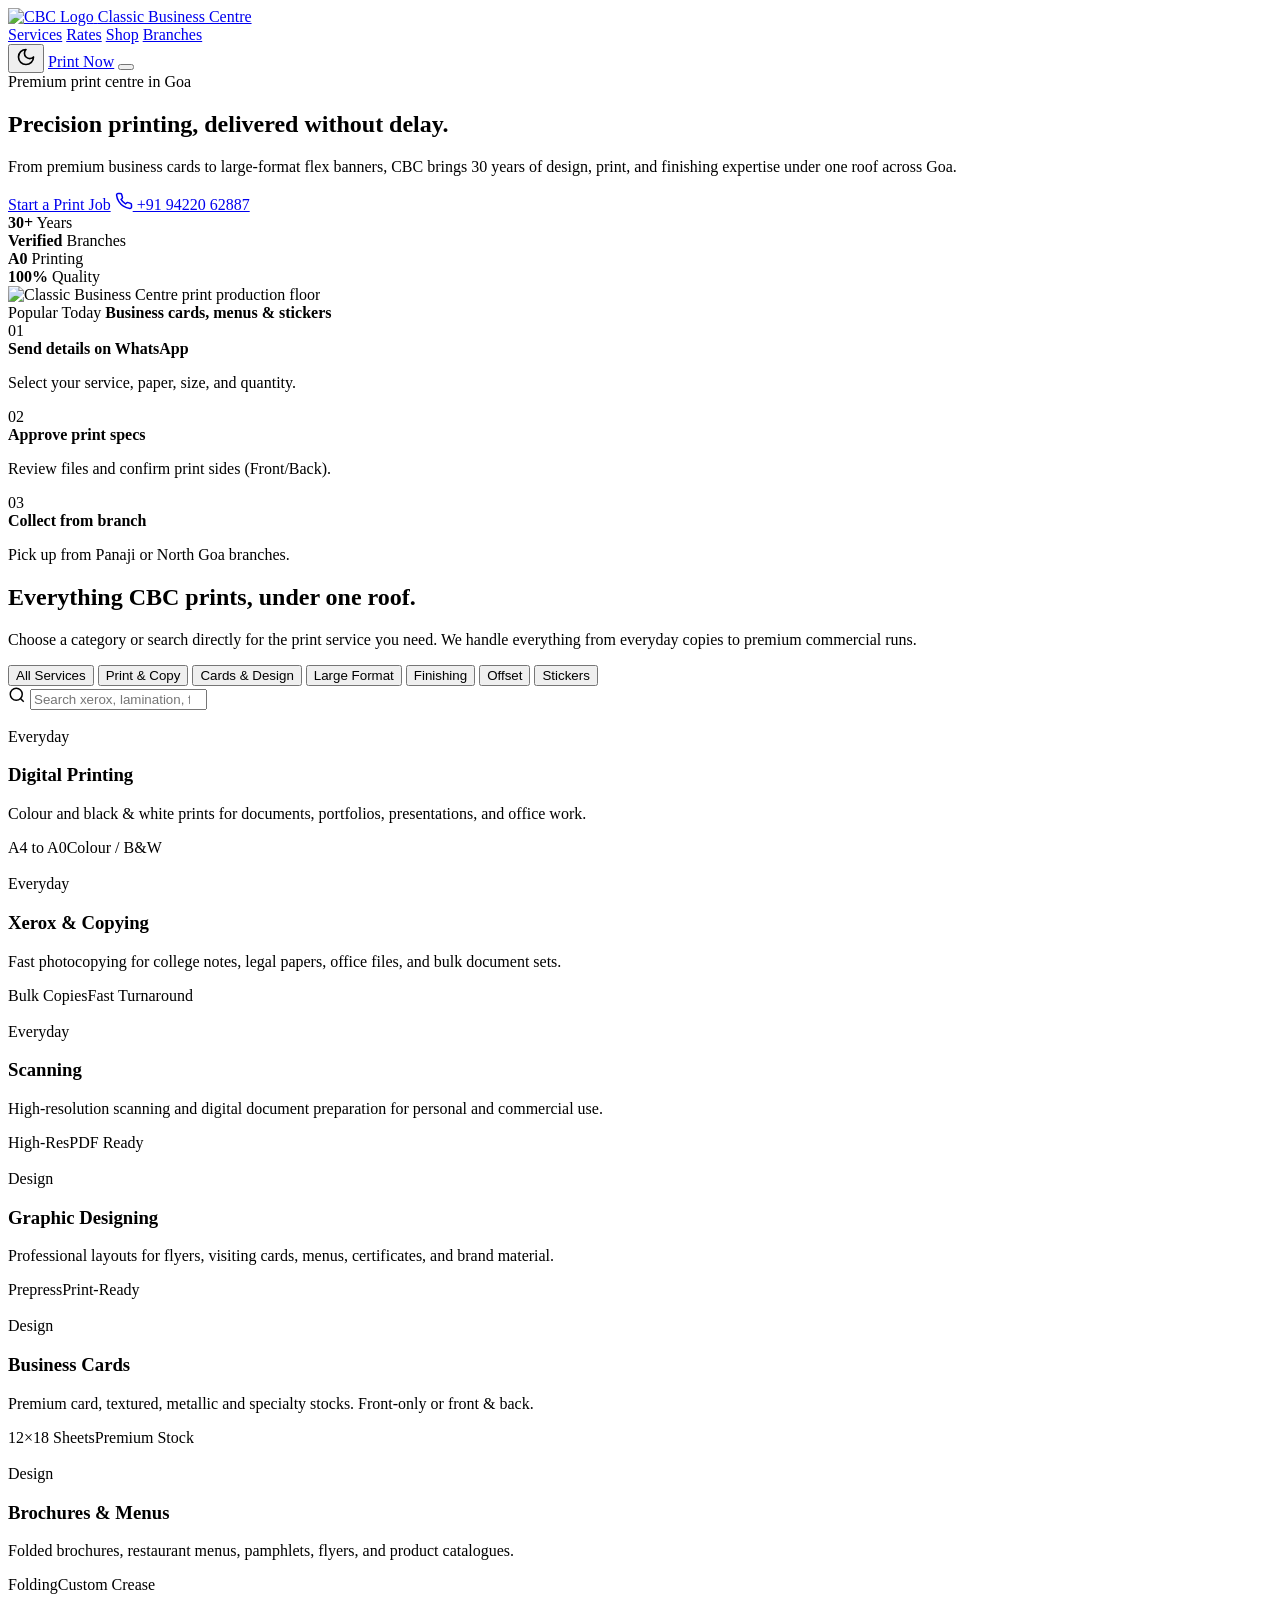
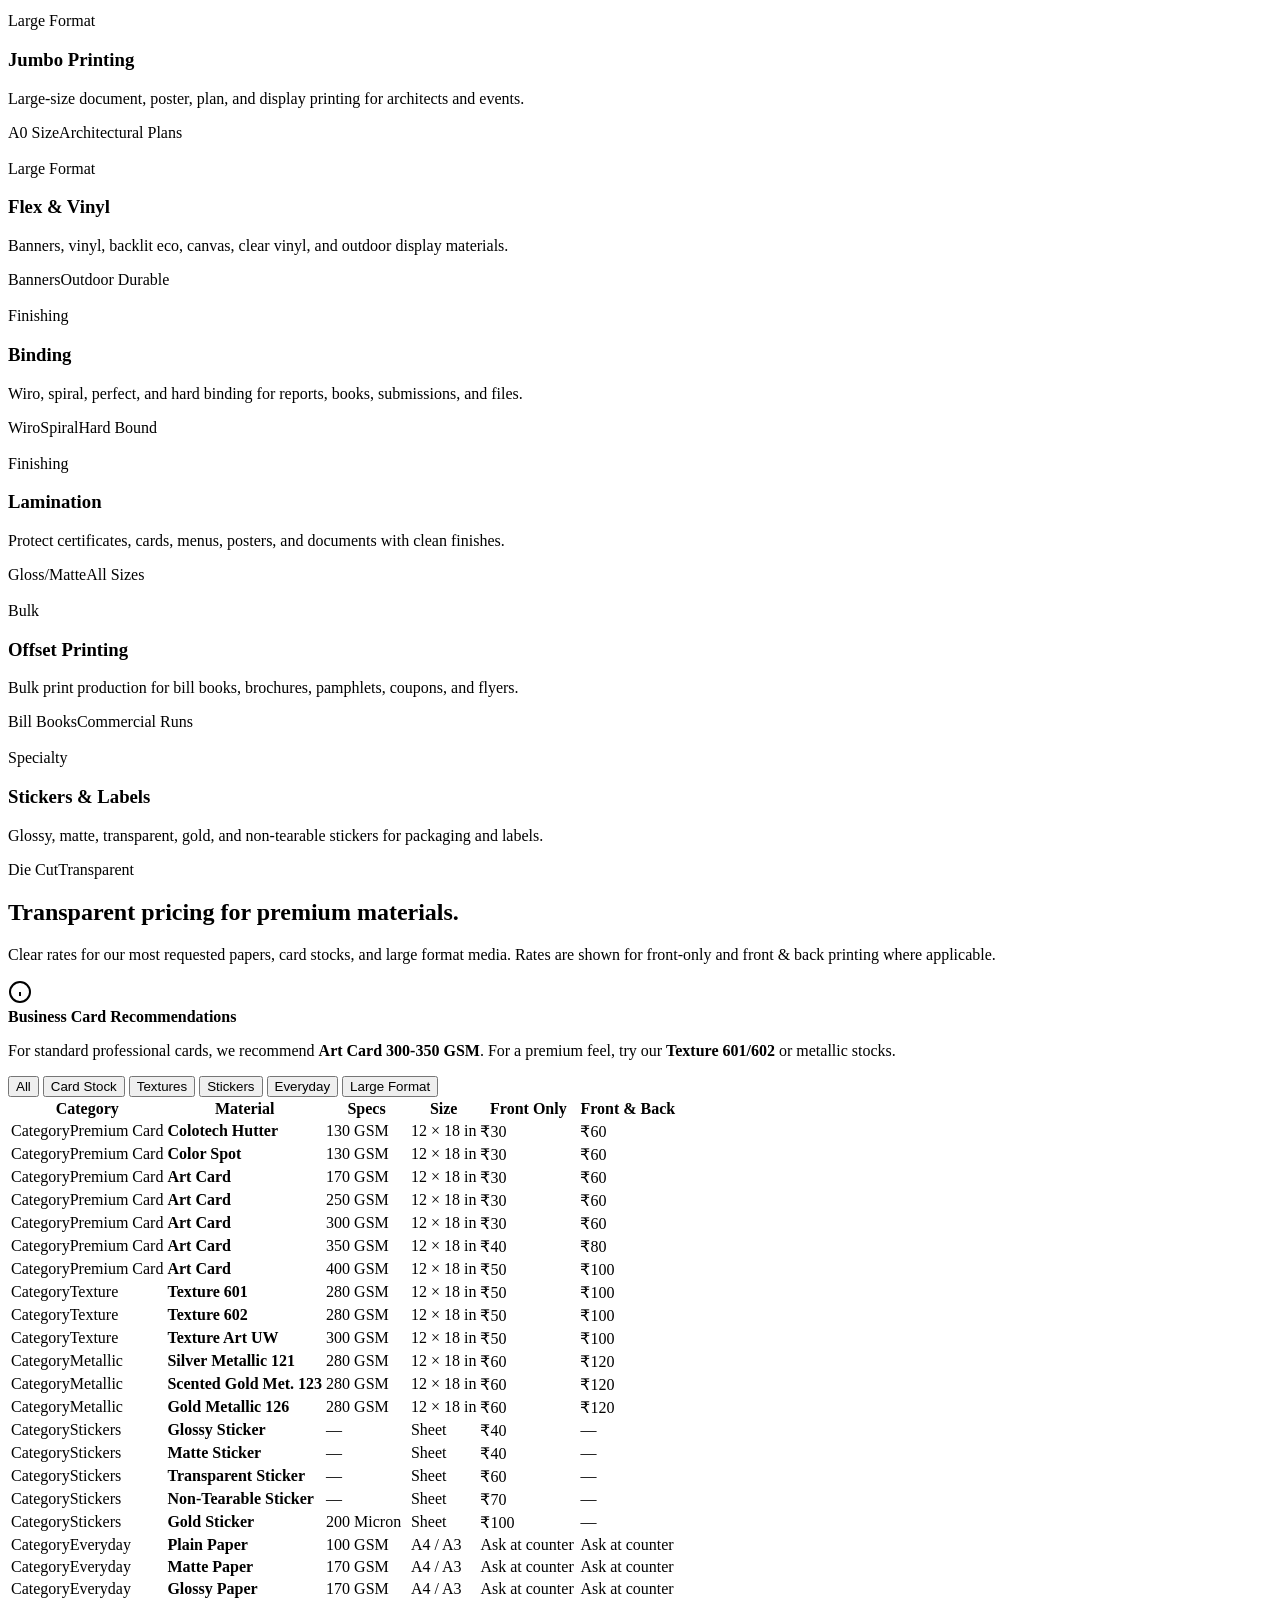
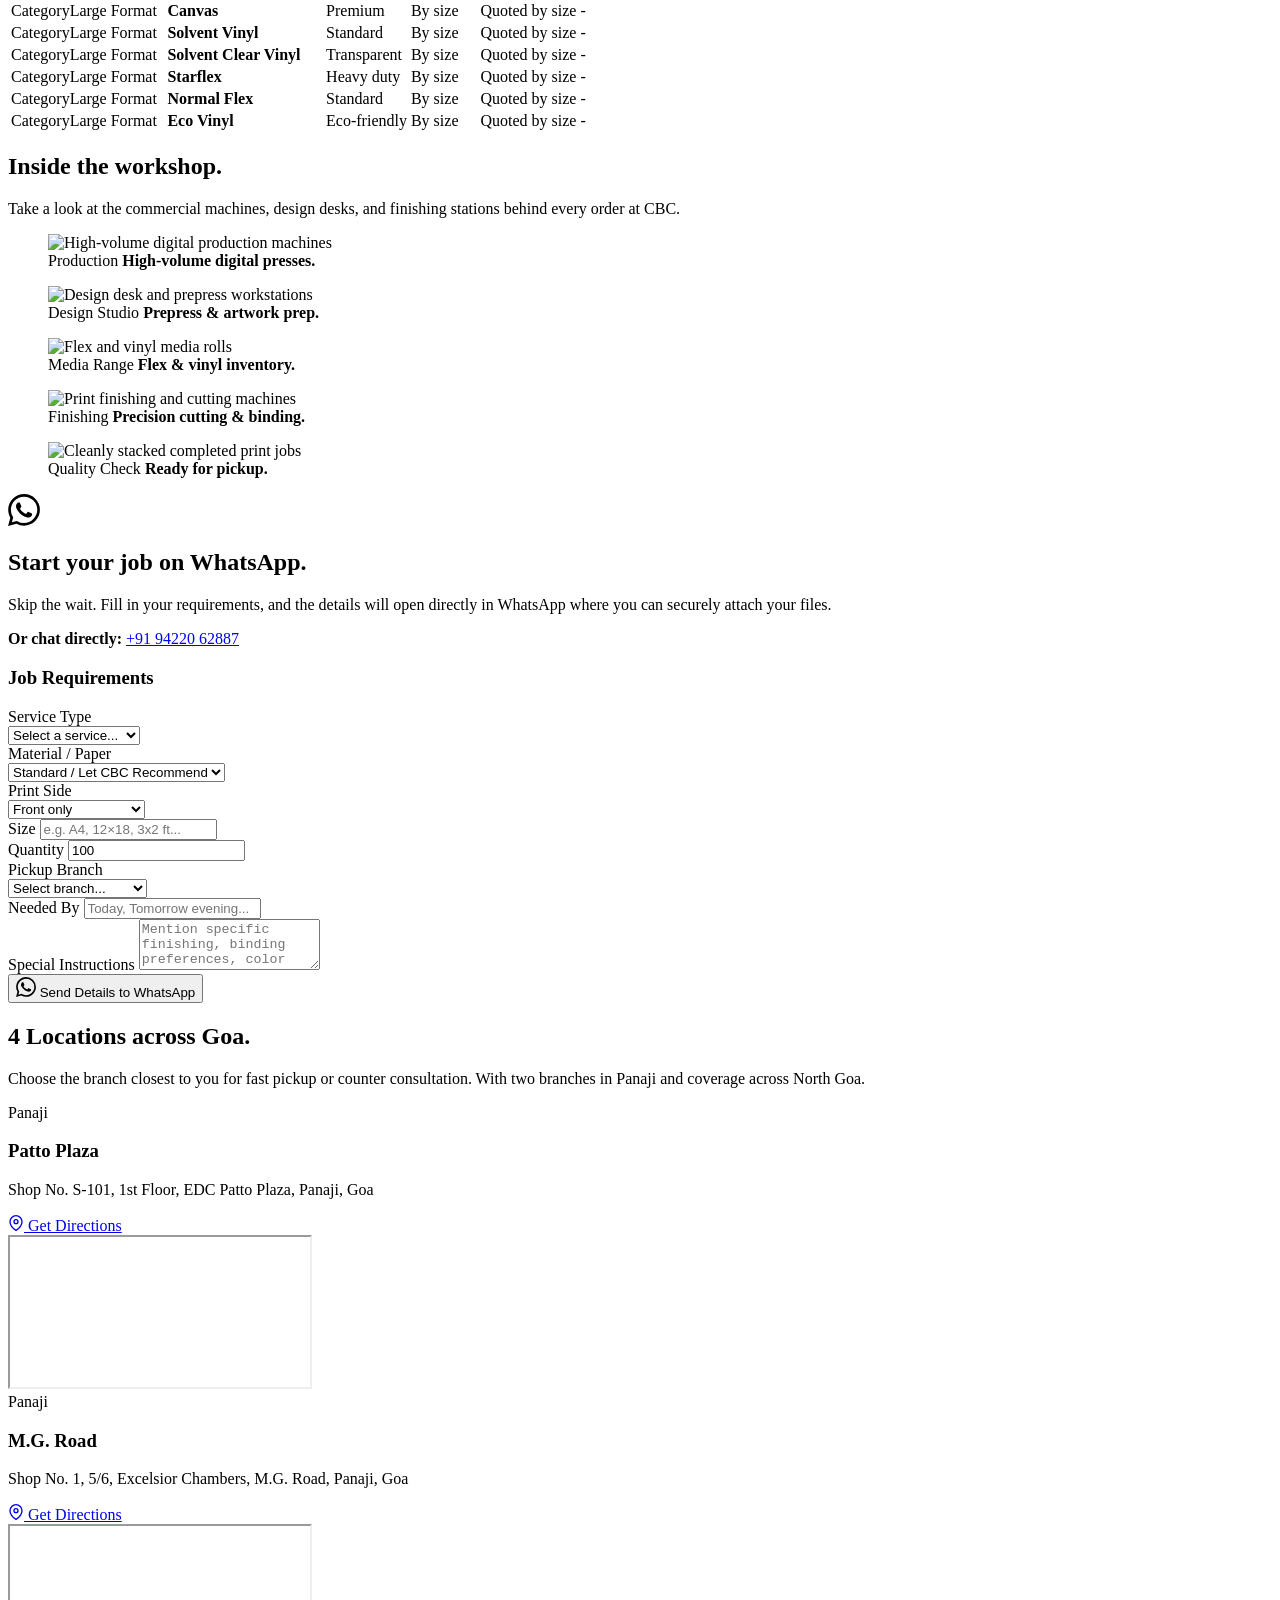
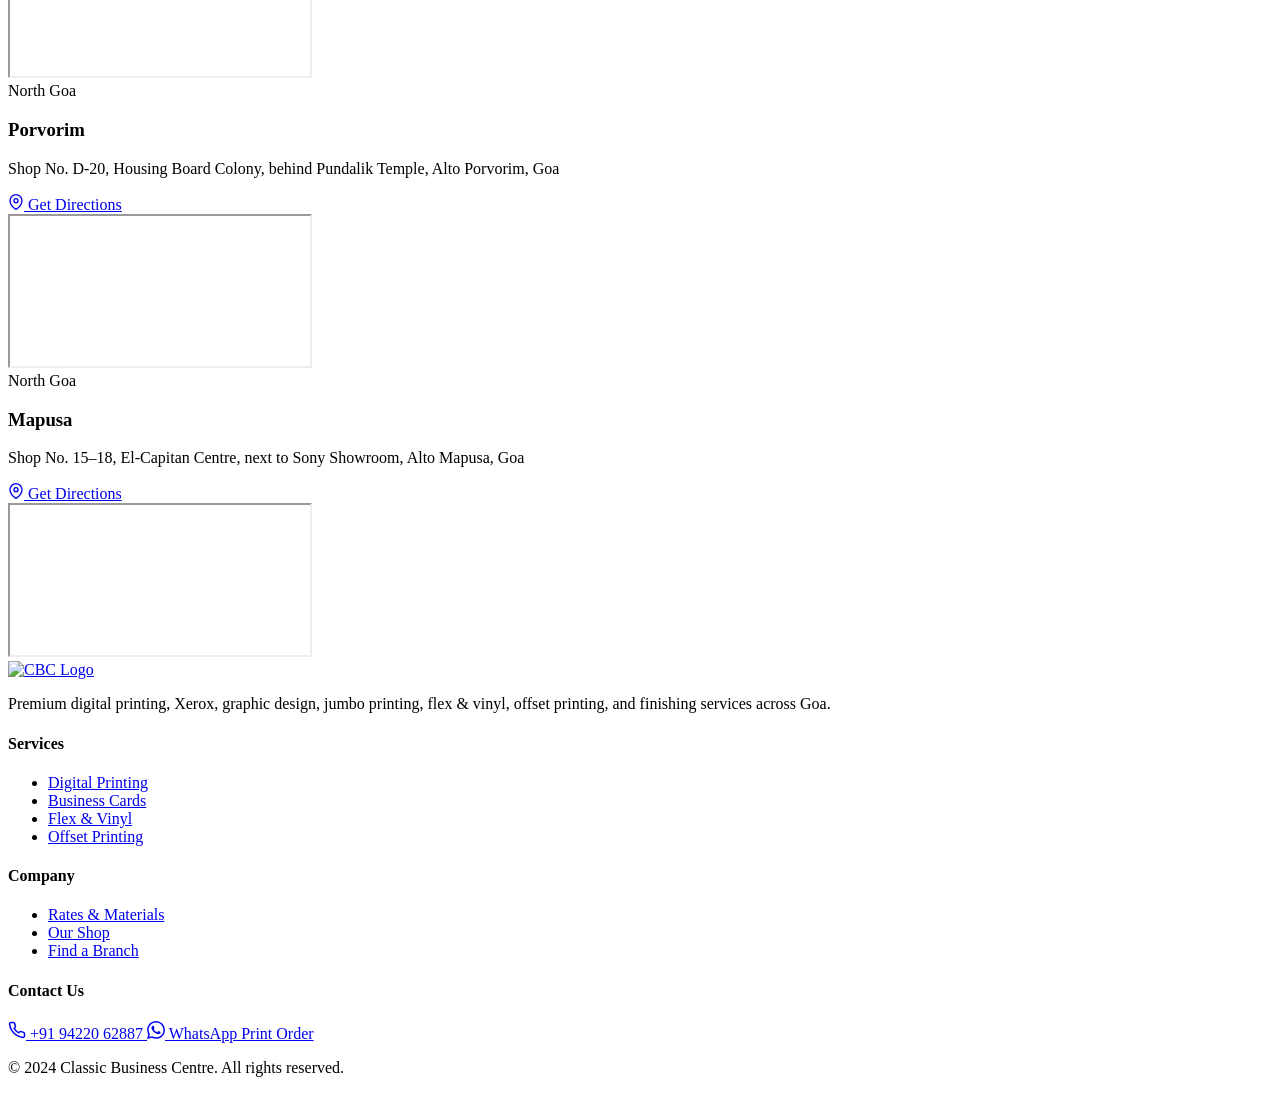
==== index.html @ d8249891 "Update print statement from 'Hello' to 'Goodbye'" ====
<!DOCTYPE html>
<html lang="en">
<head>
  <meta charset="UTF-8">
  <meta name="viewport" content="width=device-width, initial-scale=1.0">
  
  <!-- SEO & Identity -->
  <title>Classic Business Centre Goa | Premium Print & Design Studio</title>
  <meta name="description" content="Goa's premier print centre. Classic Business Centre offers high-quality digital printing, Xerox, graphic design, business cards, flex & vinyl, offset, and binding across branches in Goa.">
  <link rel="icon" href="favicon.png" type="image/png">
  <link rel="canonical" href="https://cbcgoa.com/">
  
  <!-- Typography -->
  <link rel="preconnect" href="https://fonts.googleapis.com">
  <link rel="preconnect" href="https://fonts.gstatic.com" crossorigin>
  <link href="https://fonts.googleapis.com/css2?family=Inter:wght@400;500;600;700;800;900&display=swap" rel="stylesheet">
  
  <!-- Styles -->
  <link rel="stylesheet" href="style.css">
</head>
<body>
  
  <!-- Navigation -->
  <header class="site-header" id="top">
    <div class="header-container">
      <a class="brand" href="#top" aria-label="Classic Business Centre home">
        <img src="logo.png" alt="CBC Logo" width="48" height="48">
        <span class="brand-text">Classic Business Centre</span>
      </a>
      
      <nav class="main-nav" aria-label="Main navigation">
        <a href="#services">Services</a>
        <a href="#catalogue">Rates</a>
        <a href="#workshop">Shop</a>
        <a href="#branches">Branches</a>
      </nav>
      
      <div class="header-actions">
        <button class="theme-toggle" type="button" aria-label="Toggle dark mode" title="Toggle dark mode">
          <svg width="20" height="20" viewBox="0 0 24 24" fill="none" stroke="currentColor" stroke-width="2" stroke-linecap="round" stroke-linejoin="round" class="moon-icon"><path d="M12 3a6 6 0 0 0 9 9 9 9 0 1 1-9-9Z"></path></svg>
        </button>
        <a class="btn btn-primary" href="#request">Print Now</a>
        <button class="mobile-menu-toggle" aria-label="Open menu" aria-expanded="false">
          <span class="bar"></span>
          <span class="bar"></span>
          <span class="bar"></span>
        </button>
      </div>
    </div>
  </header>

  <main>
    <!-- Hero Section -->
    <section class="hero">
      <div class="container hero-grid">
        <div class="hero-content reveal">
          <div class="badge">Premium print centre in Goa</div>
          <h1>Precision printing, delivered without delay.</h1>
          <p class="hero-subtitle">From premium business cards to large-format flex banners, CBC brings 30 years of design, print, and finishing expertise under one roof across Goa.</p>
          
          <div class="hero-cta-group">
            <a class="btn btn-primary btn-large" href="#request">Start a Print Job</a>
            <a class="btn btn-outline btn-large" href="tel:+919422062887">
              <svg width="18" height="18" viewBox="0 0 24 24" fill="none" stroke="currentColor" stroke-width="2"><path d="M22 16.92v3a2 2 0 0 1-2.18 2 19.79 19.79 0 0 1-8.63-3.07 19.5 19.5 0 0 1-6-6 19.79 19.79 0 0 1-3.07-8.67A2 2 0 0 1 4.11 2h3a2 2 0 0 1 2 1.72 12.84 12.84 0 0 0 .7 2.81 2 2 0 0 1-.45 2.11L8.09 9.91a16 16 0 0 0 6 6l1.27-1.27a2 2 0 0 1 2.11-.45 12.84 12.84 0 0 0 2.81.7A2 2 0 0 1 22 16.92z"></path></svg>
              +91 94220 62887
            </a>
          </div>

          <div class="trust-metrics">
            <div class="metric"><strong>30+</strong> <span>Years</span></div>
            <div class="metric"><strong>Verified</strong> <span>Branches</span></div>
            <div class="metric"><strong>A0</strong> <span>Printing</span></div>
            <div class="metric"><strong>100%</strong> <span>Quality</span></div>
          </div>
        </div>

        <div class="hero-visual reveal reveal-delay-1">
          <div class="image-wrapper">
            <img src="shop-hero.webp" alt="Classic Business Centre print production floor" width="600" height="600" priority>
            <div class="floating-badge">
              <span class="badge-label">Popular Today</span>
              <strong>Business cards, menus & stickers</strong>
            </div>
          </div>
        </div>
      </div>
    </section>

    <!-- How It Works Strip -->
    <section class="process-strip" aria-label="How it works">
      <div class="container process-grid">
        <div class="process-step">
          <div class="step-number">01</div>
          <div class="step-text">
            <strong>Send details on WhatsApp</strong>
            <p>Select your service, paper, size, and quantity.</p>
          </div>
        </div>
        <div class="process-step">
          <div class="step-number">02</div>
          <div class="step-text">
            <strong>Approve print specs</strong>
            <p>Review files and confirm print sides (Front/Back).</p>
          </div>
        </div>
        <div class="process-step">
          <div class="step-number">03</div>
          <div class="step-text">
            <strong>Collect from branch</strong>
            <p>Pick up from Panaji or North Goa branches.</p>
          </div>
        </div>
      </div>
    </section>

    <!-- Services Section -->
    <section class="section bg-light" id="services">
      <div class="container section-header text-center reveal">
        <h2 class="section-title">Everything CBC prints, under one roof.</h2>
        <p class="section-description">Choose a category or search directly for the print service you need. We handle everything from everyday copies to premium commercial runs.</p>
      </div>

      <div class="container service-controls reveal reveal-delay-1">
        <div class="filter-group" role="group" aria-label="Filter services">
          <button class="filter-btn active" data-filter="all">All Services</button>
          <button class="filter-btn" data-filter="everyday">Print & Copy</button>
          <button class="filter-btn" data-filter="design">Cards & Design</button>
          <button class="filter-btn" data-filter="large">Large Format</button>
          <button class="filter-btn" data-filter="finish">Finishing</button>
          <button class="filter-btn" data-filter="bulk">Offset</button>
          <button class="filter-btn" data-filter="special">Stickers</button>
        </div>
        <div class="search-wrapper">
          <svg width="18" height="18" viewBox="0 0 24 24" fill="none" stroke="currentColor" stroke-width="2" class="search-icon"><circle cx="11" cy="11" r="8"></circle><line x1="21" y1="21" x2="16.65" y2="16.65"></line></svg>
          <input type="search" id="serviceSearch" class="search-input" placeholder="Search xerox, lamination, flex..." aria-label="Search services">
        </div>
      </div>

      <div class="container service-grid" id="serviceGrid">
        <article class="service-card reveal" data-category="everyday" data-title="digital printing">
          <div class="card-img-wrap"><img src="service-digital-printing.svg" alt="" loading="lazy"></div>
          <div class="card-content">
            <span class="category-tag tag-blue">Everyday</span>
            <h3>Digital Printing</h3>
            <p>Colour and black & white prints for documents, portfolios, presentations, and office work.</p>
            <div class="feature-pills"><span>A4 to A0</span><span>Colour / B&W</span></div>
          </div>
        </article>

        <article class="service-card reveal" data-category="everyday" data-title="xerox & copying">
          <div class="card-img-wrap"><img src="service-xerox.svg" alt="" loading="lazy"></div>
          <div class="card-content">
            <span class="category-tag tag-blue">Everyday</span>
            <h3>Xerox & Copying</h3>
            <p>Fast photocopying for college notes, legal papers, office files, and bulk document sets.</p>
            <div class="feature-pills"><span>Bulk Copies</span><span>Fast Turnaround</span></div>
          </div>
        </article>

        <article class="service-card reveal" data-category="everyday" data-title="scanning">
          <div class="card-img-wrap"><img src="service-scanning.svg" alt="" loading="lazy"></div>
          <div class="card-content">
            <span class="category-tag tag-blue">Everyday</span>
            <h3>Scanning</h3>
            <p>High-resolution scanning and digital document preparation for personal and commercial use.</p>
            <div class="feature-pills"><span>High-Res</span><span>PDF Ready</span></div>
          </div>
        </article>

        <article class="service-card reveal" data-category="design" data-title="graphic designing">
          <div class="card-img-wrap"><img src="service-graphic-designing.svg" alt="" loading="lazy"></div>
          <div class="card-content">
            <span class="category-tag tag-purple">Design</span>
            <h3>Graphic Designing</h3>
            <p>Professional layouts for flyers, visiting cards, menus, certificates, and brand material.</p>
            <div class="feature-pills"><span>Prepress</span><span>Print-Ready</span></div>
          </div>
        </article>

        <article class="service-card reveal" data-category="design" data-title="business cards">
          <div class="card-img-wrap"><img src="service-business-cards.svg" alt="" loading="lazy"></div>
          <div class="card-content">
            <span class="category-tag tag-purple">Design</span>
            <h3>Business Cards</h3>
            <p>Premium card, textured, metallic and specialty stocks. Front-only or front & back.</p>
            <div class="feature-pills"><span>12×18 Sheets</span><span>Premium Stock</span></div>
          </div>
        </article>

        <article class="service-card reveal" data-category="design" data-title="brochures & menus">
          <div class="card-img-wrap"><img src="service-brochures-menus.svg" alt="" loading="lazy"></div>
          <div class="card-content">
            <span class="category-tag tag-purple">Design</span>
            <h3>Brochures & Menus</h3>
            <p>Folded brochures, restaurant menus, pamphlets, flyers, and product catalogues.</p>
            <div class="feature-pills"><span>Folding</span><span>Custom Crease</span></div>
          </div>
        </article>

        <article class="service-card reveal" data-category="large" data-title="jumbo printing">
          <div class="card-img-wrap"><img src="service-jumbo-printing.svg" alt="" loading="lazy"></div>
          <div class="card-content">
            <span class="category-tag tag-orange">Large Format</span>
            <h3>Jumbo Printing</h3>
            <p>Large-size document, poster, plan, and display printing for architects and events.</p>
            <div class="feature-pills"><span>A0 Size</span><span>Architectural Plans</span></div>
          </div>
        </article>

        <article class="service-card reveal" data-category="large" data-title="flex & vinyl">
          <div class="card-img-wrap"><img src="service-flex-vinyl.svg" alt="" loading="lazy"></div>
          <div class="card-content">
            <span class="category-tag tag-orange">Large Format</span>
            <h3>Flex & Vinyl</h3>
            <p>Banners, vinyl, backlit eco, canvas, clear vinyl, and outdoor display materials.</p>
            <div class="feature-pills"><span>Banners</span><span>Outdoor Durable</span></div>
          </div>
        </article>

        <article class="service-card reveal" data-category="finish" data-title="binding">
          <div class="card-img-wrap"><img src="service-binding.svg" alt="" loading="lazy"></div>
          <div class="card-content">
            <span class="category-tag tag-green">Finishing</span>
            <h3>Binding</h3>
            <p>Wiro, spiral, perfect, and hard binding for reports, books, submissions, and files.</p>
            <div class="feature-pills"><span>Wiro</span><span>Spiral</span><span>Hard Bound</span></div>
          </div>
        </article>

        <article class="service-card reveal" data-category="finish" data-title="lamination">
          <div class="card-img-wrap"><img src="service-lamination.svg" alt="" loading="lazy"></div>
          <div class="card-content">
            <span class="category-tag tag-green">Finishing</span>
            <h3>Lamination</h3>
            <p>Protect certificates, cards, menus, posters, and documents with clean finishes.</p>
            <div class="feature-pills"><span>Gloss/Matte</span><span>All Sizes</span></div>
          </div>
        </article>

        <article class="service-card reveal" data-category="bulk" data-title="offset printing">
          <div class="card-img-wrap"><img src="service-offset-printing.svg" alt="" loading="lazy"></div>
          <div class="card-content">
            <span class="category-tag tag-gray">Bulk</span>
            <h3>Offset Printing</h3>
            <p>Bulk print production for bill books, brochures, pamphlets, coupons, and flyers.</p>
            <div class="feature-pills"><span>Bill Books</span><span>Commercial Runs</span></div>
          </div>
        </article>

        <article class="service-card reveal" data-category="special" data-title="stickers & labels">
          <div class="card-img-wrap"><img src="service-stickers-labels.svg" alt="" loading="lazy"></div>
          <div class="card-content">
            <span class="category-tag tag-yellow">Specialty</span>
            <h3>Stickers & Labels</h3>
            <p>Glossy, matte, transparent, gold, and non-tearable stickers for packaging and labels.</p>
            <div class="feature-pills"><span>Die Cut</span><span>Transparent</span></div>
          </div>
        </article>
      </div>
    </section>

    <!-- Pricing/Catalogue Section -->
    <section class="section" id="catalogue">
      <div class="container pricing-layout">
        <div class="pricing-content reveal">
          <h2 class="section-title">Transparent pricing for premium materials.</h2>
          <p class="section-description">Clear rates for our most requested papers, card stocks, and large format media. Rates are shown for front-only and front & back printing where applicable.</p>
          
          <div class="info-box">
            <svg width="24" height="24" viewBox="0 0 24 24" fill="none" stroke="currentColor" stroke-width="2"><circle cx="12" cy="12" r="10"></circle><line x1="12" y1="16" x2="12" y2="12"></line><line x1="12" y1="8" x2="12.01" y2="8"></line></svg>
            <div>
              <strong>Business Card Recommendations</strong>
              <p>For standard professional cards, we recommend <strong>Art Card 300-350 GSM</strong>. For a premium feel, try our <strong>Texture 601/602</strong> or metallic stocks.</p>
            </div>
          </div>
        </div>

        <div class="pricing-table-container reveal reveal-delay-1">
          <div class="table-filters" role="tablist">
            <button class="tab-btn active" role="tab" aria-selected="true" data-rate="all">All</button>
            <button class="tab-btn" role="tab" aria-selected="false" data-rate="Premium Card Stock">Card Stock</button>
            <button class="tab-btn" role="tab" aria-selected="false" data-rate="Textured & Metallic">Textures</button>
            <button class="tab-btn" role="tab" aria-selected="false" data-rate="Stickers">Stickers</button>
            <button class="tab-btn" role="tab" aria-selected="false" data-rate="Everyday Paper">Everyday</button>
            <button class="tab-btn" role="tab" aria-selected="false" data-rate="Large Format">Large Format</button>
          </div>
          
          <div class="table-scroll-wrapper">
            <table class="data-table" id="rateTable">
              <thead>
                <tr>
                  <th>Category</th>
                  <th>Material</th>
                  <th>Specs</th>
                  <th>Size</th>
                  <th class="text-right">Front Only</th>
                  <th class="text-right">Front & Back</th>
                </tr>
              </thead>
              <tbody>
                <tr data-group="Premium Card Stock"><td><span class="mobile-label">Category</span>Premium Card</td><td><strong>Colotech Hutter</strong></td><td>130 GSM</td><td>12 × 18 in</td><td class="text-right">₹30</td><td class="text-right">₹60</td></tr>
                <tr data-group="Premium Card Stock"><td><span class="mobile-label">Category</span>Premium Card</td><td><strong>Color Spot</strong></td><td>130 GSM</td><td>12 × 18 in</td><td class="text-right">₹30</td><td class="text-right">₹60</td></tr>
                <tr data-group="Premium Card Stock"><td><span class="mobile-label">Category</span>Premium Card</td><td><strong>Art Card</strong></td><td>170 GSM</td><td>12 × 18 in</td><td class="text-right">₹30</td><td class="text-right">₹60</td></tr>
                <tr data-group="Premium Card Stock"><td><span class="mobile-label">Category</span>Premium Card</td><td><strong>Art Card</strong></td><td>250 GSM</td><td>12 × 18 in</td><td class="text-right">₹30</td><td class="text-right">₹60</td></tr>
                <tr data-group="Premium Card Stock"><td><span class="mobile-label">Category</span>Premium Card</td><td><strong>Art Card</strong></td><td>300 GSM</td><td>12 × 18 in</td><td class="text-right">₹30</td><td class="text-right">₹60</td></tr>
                <tr data-group="Premium Card Stock"><td><span class="mobile-label">Category</span>Premium Card</td><td><strong>Art Card</strong></td><td>350 GSM</td><td>12 × 18 in</td><td class="text-right font-bold">₹40</td><td class="text-right font-bold">₹80</td></tr>
                <tr data-group="Premium Card Stock"><td><span class="mobile-label">Category</span>Premium Card</td><td><strong>Art Card</strong></td><td>400 GSM</td><td>12 × 18 in</td><td class="text-right font-bold">₹50</td><td class="text-right font-bold">₹100</td></tr>
                
                <tr data-group="Textured & Metallic"><td><span class="mobile-label">Category</span>Texture</td><td><strong>Texture 601</strong></td><td>280 GSM</td><td>12 × 18 in</td><td class="text-right">₹50</td><td class="text-right">₹100</td></tr>
                <tr data-group="Textured & Metallic"><td><span class="mobile-label">Category</span>Texture</td><td><strong>Texture 602</strong></td><td>280 GSM</td><td>12 × 18 in</td><td class="text-right">₹50</td><td class="text-right">₹100</td></tr>
                <tr data-group="Textured & Metallic"><td><span class="mobile-label">Category</span>Texture</td><td><strong>Texture Art UW</strong></td><td>300 GSM</td><td>12 × 18 in</td><td class="text-right">₹50</td><td class="text-right">₹100</td></tr>
                <tr data-group="Textured & Metallic"><td><span class="mobile-label">Category</span>Metallic</td><td><strong>Silver Metallic 121</strong></td><td>280 GSM</td><td>12 × 18 in</td><td class="text-right">₹60</td><td class="text-right">₹120</td></tr>
                <tr data-group="Textured & Metallic"><td><span class="mobile-label">Category</span>Metallic</td><td><strong>Scented Gold Met. 123</strong></td><td>280 GSM</td><td>12 × 18 in</td><td class="text-right">₹60</td><td class="text-right">₹120</td></tr>
                <tr data-group="Textured & Metallic"><td><span class="mobile-label">Category</span>Metallic</td><td><strong>Gold Metallic 126</strong></td><td>280 GSM</td><td>12 × 18 in</td><td class="text-right">₹60</td><td class="text-right">₹120</td></tr>

                <tr data-group="Stickers"><td><span class="mobile-label">Category</span>Stickers</td><td><strong>Glossy Sticker</strong></td><td>—</td><td>Sheet</td><td class="text-right">₹40</td><td class="text-right mute">—</td></tr>
                <tr data-group="Stickers"><td><span class="mobile-label">Category</span>Stickers</td><td><strong>Matte Sticker</strong></td><td>—</td><td>Sheet</td><td class="text-right">₹40</td><td class="text-right mute">—</td></tr>
                <tr data-group="Stickers"><td><span class="mobile-label">Category</span>Stickers</td><td><strong>Transparent Sticker</strong></td><td>—</td><td>Sheet</td><td class="text-right">₹60</td><td class="text-right mute">—</td></tr>
                <tr data-group="Stickers"><td><span class="mobile-label">Category</span>Stickers</td><td><strong>Non-Tearable Sticker</strong></td><td>—</td><td>Sheet</td><td class="text-right">₹70</td><td class="text-right mute">—</td></tr>
                <tr data-group="Stickers"><td><span class="mobile-label">Category</span>Stickers</td><td><strong>Gold Sticker</strong></td><td>200 Micron</td><td>Sheet</td><td class="text-right font-bold">₹100</td><td class="text-right mute">—</td></tr>

                <tr data-group="Everyday Paper"><td><span class="mobile-label">Category</span>Everyday</td><td><strong>Plain Paper</strong></td><td>100 GSM</td><td>A4 / A3</td><td class="text-right mute">Ask at counter</td><td class="text-right mute">Ask at counter</td></tr>
                <tr data-group="Everyday Paper"><td><span class="mobile-label">Category</span>Everyday</td><td><strong>Matte Paper</strong></td><td>170 GSM</td><td>A4 / A3</td><td class="text-right mute">Ask at counter</td><td class="text-right mute">Ask at counter</td></tr>
                <tr data-group="Everyday Paper"><td><span class="mobile-label">Category</span>Everyday</td><td><strong>Glossy Paper</strong></td><td>170 GSM</td><td>A4 / A3</td><td class="text-right mute">Ask at counter</td><td class="text-right mute">Ask at counter</td></tr>

                <tr data-group="Large Format"><td><span class="mobile-label">Category</span>Large Format</td><td><strong>Canvas</strong></td><td>Premium</td><td>By size</td><td class="text-right mute">Quoted by size</td><td class="text-right mute">-</td></tr>
                <tr data-group="Large Format"><td><span class="mobile-label">Category</span>Large Format</td><td><strong>Solvent Vinyl</strong></td><td>Standard</td><td>By size</td><td class="text-right mute">Quoted by size</td><td class="text-right mute">-</td></tr>
                <tr data-group="Large Format"><td><span class="mobile-label">Category</span>Large Format</td><td><strong>Solvent Clear Vinyl</strong></td><td>Transparent</td><td>By size</td><td class="text-right mute">Quoted by size</td><td class="text-right mute">-</td></tr>
                <tr data-group="Large Format"><td><span class="mobile-label">Category</span>Large Format</td><td><strong>Starflex</strong></td><td>Heavy duty</td><td>By size</td><td class="text-right mute">Quoted by size</td><td class="text-right mute">-</td></tr>
                <tr data-group="Large Format"><td><span class="mobile-label">Category</span>Large Format</td><td><strong>Normal Flex</strong></td><td>Standard</td><td>By size</td><td class="text-right mute">Quoted by size</td><td class="text-right mute">-</td></tr>
                <tr data-group="Large Format"><td><span class="mobile-label">Category</span>Large Format</td><td><strong>Eco Vinyl</strong></td><td>Eco-friendly</td><td>By size</td><td class="text-right mute">Quoted by size</td><td class="text-right mute">-</td></tr>
              </tbody>
            </table>
          </div>
        </div>
      </div>
    </section>

    <!-- Inside CBC (Shop/Gallery) -->
    <section class="section bg-light" id="workshop">
      <div class="container section-header text-center reveal">
        <h2 class="section-title">Inside the workshop.</h2>
        <p class="section-description">Take a look at the commercial machines, design desks, and finishing stations behind every order at CBC.</p>
      </div>

      <div class="container bento-grid">
        <figure class="bento-item item-large reveal">
          <img src="shop-print-floor.webp" alt="High-volume digital production machines" loading="lazy">
          <figcaption>
            <span class="caption-tag">Production</span>
            <strong>High-volume digital presses.</strong>
          </figcaption>
        </figure>
        <figure class="bento-item reveal reveal-delay-1">
          <img src="shop-design-desk.webp" alt="Design desk and prepress workstations" loading="lazy">
          <figcaption>
            <span class="caption-tag">Design Studio</span>
            <strong>Prepress & artwork prep.</strong>
          </figcaption>
        </figure>
        <figure class="bento-item reveal reveal-delay-2">
          <img src="shop-media-rolls.webp" alt="Flex and vinyl media rolls" loading="lazy">
          <figcaption>
            <span class="caption-tag">Media Range</span>
            <strong>Flex & vinyl inventory.</strong>
          </figcaption>
        </figure>
        <figure class="bento-item reveal reveal-delay-1">
          <img src="shop-finishing.webp" alt="Print finishing and cutting machines" loading="lazy">
          <figcaption>
            <span class="caption-tag">Finishing</span>
            <strong>Precision cutting & binding.</strong>
          </figcaption>
        </figure>
        <figure class="bento-item reveal reveal-delay-2">
          <img src="shop-paper-stack.webp" alt="Cleanly stacked completed print jobs" loading="lazy">
          <figcaption>
            <span class="caption-tag">Quality Check</span>
            <strong>Ready for pickup.</strong>
          </figcaption>
        </figure>
      </div>
    </section>

    <!-- WhatsApp Request Form -->
    <section class="section request-section" id="request">
      <div class="container request-layout">
        <div class="request-content reveal">
          <div class="icon-wrapper">
            <svg viewBox="0 0 24 24" fill="currentColor" width="32" height="32"><path d="M17.472 14.382c-.297-.149-1.758-.867-2.03-.967-.273-.099-.471-.148-.67.15-.197.297-.767.966-.94 1.164-.173.199-.347.223-.644.075-.297-.15-1.255-.463-2.39-1.475-.883-.788-1.48-1.761-1.653-2.059-.173-.297-.018-.458.13-.606.134-.133.298-.347.446-.52.149-.174.198-.298.298-.497.099-.198.05-.371-.025-.52-.075-.149-.669-1.612-.916-2.207-.242-.579-.487-.5-.669-.51a12.8 12.8 0 0 0-.57-.01c-.198 0-.52.074-.792.372s-1.04 1.016-1.04 2.479 1.065 2.876 1.213 3.074c.149.198 2.096 3.2 5.077 4.487.709.306 1.262.489 1.694.625.712.227 1.36.195 1.871.118.571-.085 1.758-.719 2.006-1.413.248-.694.248-1.289.173-1.413-.074-.124-.272-.198-.57-.347m-5.421 7.403h-.004a9.87 9.87 0 0 1-5.031-1.378l-.361-.214-3.741.982.998-3.648-.235-.374a9.86 9.86 0 0 1-1.51-5.26c.001-5.45 4.436-9.884 9.888-9.884 2.64 0 5.122 1.03 6.988 2.898a9.825 9.825 0 0 1 2.893 6.994c-.003 5.45-4.437 9.884-9.885 9.884m8.413-18.297A11.815 11.815 0 0 0 12.05 0C5.495 0 .16 5.335.157 11.892c0 2.096.547 4.142 1.588 5.945L.057 24l6.305-1.654a11.882 11.882 0 0 0 5.683 1.448h.005c6.554 0 11.89-5.335 11.893-11.893a11.821 11.821 0 0 0-3.48-8.413Z"/></svg>
          </div>
          <h2 class="section-title">Start your job on WhatsApp.</h2>
          <p class="section-description">Skip the wait. Fill in your requirements, and the details will open directly in WhatsApp where you can securely attach your files.</p>
          <div class="contact-card">
            <strong>Or chat directly:</strong>
            <a href="https://wa.me/919422062887" target="_blank" rel="noreferrer" class="wa-direct-link">+91 94220 62887</a>
          </div>
        </div>

        <div class="form-card reveal reveal-delay-1">
          <form id="printForm" class="whatsapp-form">
            <div class="form-header">
              <h3>Job Requirements</h3>
              <div class="progress-bar"><div class="progress-fill" id="formProgress"></div></div>
            </div>
            
            <div class="form-group full-width">
              <label for="f_service">Service Type</label>
              <div class="select-wrapper">
                <select id="f_service" name="service" required>
                  <option value="" disabled selected>Select a service...</option>
                  <option value="Business Cards">Business Cards</option>
                  <option value="Digital Printing">Digital Printing</option>
                  <option value="Xerox / Copying">Xerox / Copying</option>
                  <option value="Graphic Designing">Graphic Designing</option>
                  <option value="Flex & Vinyl">Flex & Vinyl</option>
                  <option value="Binding">Binding</option>
                  <option value="Lamination">Lamination</option>
                  <option value="Scanning">Scanning</option>
                  <option value="Offset Printing">Offset Printing</option>
                  <option value="Stickers & Labels">Stickers & Labels</option>
                </select>
              </div>
            </div>

            <div class="form-row">
              <div class="form-group">
                <label for="f_material">Material / Paper</label>
                <div class="select-wrapper">
                  <select id="f_material" name="material">
                    <option value="Standard / Not Sure">Standard / Let CBC Recommend</option>
                    <optgroup label="Premium Card">
                      <option value="Art Card 300 GSM">Art Card 300 GSM</option>
                      <option value="Art Card 350 GSM">Art Card 350 GSM</option>
                      <option value="Art Card 400 GSM">Art Card 400 GSM</option>
                    </optgroup>
                    <optgroup label="Textures & Metallic">
                      <option value="Texture 601">Texture 601</option>
                      <option value="Texture 602">Texture 602</option>
                      <option value="Silver Metallic 121">Silver Metallic 121</option>
                    </optgroup>
                    <optgroup label="Stickers & Flex">
                      <option value="Glossy Sticker">Glossy Sticker</option>
                      <option value="Matte Sticker">Matte Sticker</option>
                      <option value="Transparent Sticker">Transparent Sticker</option>
                      <option value="Normal Flex">Normal Flex</option>
                      <option value="Eco Vinyl">Eco Vinyl</option>
                    </optgroup>
                  </select>
                </div>
              </div>
              
              <div class="form-group">
                <label for="f_side">Print Side</label>
                <div class="select-wrapper">
                  <select id="f_side" name="side">
                    <option value="Front only">Front only</option>
                    <option value="Front & Back">Front & Back</option>
                    <option value="Not sure">Not sure / Depends</option>
                  </select>
                </div>
              </div>
            </div>

            <div class="form-row">
              <div class="form-group">
                <label for="f_size">Size</label>
                <input type="text" id="f_size" name="size" placeholder="e.g. A4, 12×18, 3x2 ft...">
              </div>
              <div class="form-group">
                <label for="f_quantity">Quantity</label>
                <input type="number" id="f_quantity" name="quantity" min="1" value="100">
              </div>
            </div>

            <div class="form-row">
              <div class="form-group">
                <label for="f_branch">Pickup Branch</label>
                <div class="select-wrapper">
                  <select id="f_branch" name="branch" required>
                    <option value="" disabled selected>Select branch...</option>
                    <option value="Panaji · Patto Plaza">Panaji · Patto Plaza</option>
                    <option value="Panaji · M.G. Road">Panaji · M.G. Road</option>
                    <option value="Porvorim">Porvorim</option>
                    <option value="Mapusa">Mapusa</option>
                  </select>
                </div>
              </div>
              <div class="form-group">
                <label for="f_deadline">Needed By</label>
                <input type="text" id="f_deadline" name="deadline" placeholder="Today, Tomorrow evening...">
              </div>
            </div>

            <div class="form-group full-width">
              <label for="f_notes">Special Instructions</label>
              <textarea id="f_notes" name="notes" rows="3" placeholder="Mention specific finishing, binding preferences, color requirements, or delivery notes..."></textarea>
            </div>

            <button type="submit" class="btn btn-whatsapp full-width">
              <svg viewBox="0 0 24 24" fill="currentColor" width="20" height="20"><path d="M17.472 14.382c-.297-.149-1.758-.867-2.03-.967-.273-.099-.471-.148-.67.15-.197.297-.767.966-.94 1.164-.173.199-.347.223-.644.075-.297-.15-1.255-.463-2.39-1.475-.883-.788-1.48-1.761-1.653-2.059-.173-.297-.018-.458.13-.606.134-.133.298-.347.446-.52.149-.174.198-.298.298-.497.099-.198.05-.371-.025-.52-.075-.149-.669-1.612-.916-2.207-.242-.579-.487-.5-.669-.51a12.8 12.8 0 0 0-.57-.01c-.198 0-.52.074-.792.372s-1.04 1.016-1.04 2.479 1.065 2.876 1.213 3.074c.149.198 2.096 3.2 5.077 4.487.709.306 1.262.489 1.694.625.712.227 1.36.195 1.871.118.571-.085 1.758-.719 2.006-1.413.248-.694.248-1.289.173-1.413-.074-.124-.272-.198-.57-.347m-5.421 7.403h-.004a9.87 9.87 0 0 1-5.031-1.378l-.361-.214-3.741.982.998-3.648-.235-.374a9.86 9.86 0 0 1-1.51-5.26c.001-5.45 4.436-9.884 9.888-9.884 2.64 0 5.122 1.03 6.988 2.898a9.825 9.825 0 0 1 2.893 6.994c-.003 5.45-4.437 9.884-9.885 9.884m8.413-18.297A11.815 11.815 0 0 0 12.05 0C5.495 0 .16 5.335.157 11.892c0 2.096.547 4.142 1.588 5.945L.057 24l6.305-1.654a11.882 11.882 0 0 0 5.683 1.448h.005c6.554 0 11.89-5.335 11.893-11.893a11.821 11.821 0 0 0-3.48-8.413Z"/></svg>
              Send Details to WhatsApp
            </button>
          </form>
        </div>
      </div>
    </section>

    <!-- Branches Section -->
    <section class="section bg-light" id="branches">
      <div class="container section-header text-center reveal">
        <h2 class="section-title">4 Locations across Goa.</h2>
        <p class="section-description">Choose the branch closest to you for fast pickup or counter consultation. With two branches in Panaji and coverage across North Goa.</p>
      </div>
      
      <div class="container branches-grid">
        <!-- Branch: Patto -->
        <article class="branch-card reveal">
          <div class="branch-info">
            <span class="city-tag">Panaji</span>
            <h3>Patto Plaza</h3>
            <p class="address">Shop No. S-101, 1st Floor, EDC Patto Plaza, Panaji, Goa</p>
            <div class="branch-links">
              <a href="https://www.google.com/maps/search/Classic+Business+Centre+EDC+Patto+Panaji" target="_blank" rel="noreferrer" class="link-with-icon">
                <svg width="16" height="16" viewBox="0 0 24 24" fill="none" stroke="currentColor" stroke-width="2"><path d="M21 10c0 7-9 13-9 13s-9-6-9-13a9 9 0 0 1 18 0z"></path><circle cx="12" cy="10" r="3"></circle></svg>
                Get Directions
              </a>
            </div>
          </div>
          <div class="map-wrapper">
            <iframe title="Map of Panaji Patto Plaza branch" loading="lazy" src="https://www.google.com/maps?q=Classic%20Business%20Centre%20EDC%20Patto%20Panaji&output=embed"></iframe>
          </div>
        </article>

        <!-- Branch: MG Road -->
        <article class="branch-card reveal">
          <div class="branch-info">
            <span class="city-tag">Panaji</span>
            <h3>M.G. Road</h3>
            <p class="address">Shop No. 1, 5/6, Excelsior Chambers, M.G. Road, Panaji, Goa</p>
            <div class="branch-links">
              <a href="https://www.google.com/maps/search/Classic+Business+Centre+M+G+Road+Panaji+Goa" target="_blank" rel="noreferrer" class="link-with-icon">
                <svg width="16" height="16" viewBox="0 0 24 24" fill="none" stroke="currentColor" stroke-width="2"><path d="M21 10c0 7-9 13-9 13s-9-6-9-13a9 9 0 0 1 18 0z"></path><circle cx="12" cy="10" r="3"></circle></svg>
                Get Directions
              </a>
            </div>
          </div>
          <div class="map-wrapper">
            <iframe title="Map of Panaji M.G. Road branch" loading="lazy" src="https://www.google.com/maps?q=Classic%20Business%20Centre%20M%20G%20Road%20Panaji%20Goa&output=embed"></iframe>
          </div>
        </article>

        <!-- Branch: Porvorim -->
        <article class="branch-card reveal">
          <div class="branch-info">
            <span class="city-tag">North Goa</span>
            <h3>Porvorim</h3>
            <p class="address">Shop No. D-20, Housing Board Colony, behind Pundalik Temple, Alto Porvorim, Goa</p>
            <div class="branch-links">
              <a href="https://www.google.com/maps/search/Classic+Offset+Printers+Housing+Board+Colony+Alto+Porvorim+Goa" target="_blank" rel="noreferrer" class="link-with-icon">
                <svg width="16" height="16" viewBox="0 0 24 24" fill="none" stroke="currentColor" stroke-width="2"><path d="M21 10c0 7-9 13-9 13s-9-6-9-13a9 9 0 0 1 18 0z"></path><circle cx="12" cy="10" r="3"></circle></svg>
                Get Directions
              </a>
            </div>
          </div>
          <div class="map-wrapper">
            <iframe title="Map of Porvorim branch" loading="lazy" src="https://www.google.com/maps?q=Classic%20Offset%20Printers%20Housing%20Board%20Colony%20Alto%20Porvorim%20Goa&output=embed"></iframe>
          </div>
        </article>

        <!-- Branch: Mapusa -->
        <article class="branch-card reveal">
          <div class="branch-info">
            <span class="city-tag">North Goa</span>
            <h3>Mapusa</h3>
            <p class="address">Shop No. 15–18, El-Capitan Centre, next to Sony Showroom, Alto Mapusa, Goa</p>
            <div class="branch-links">
              <a href="https://www.google.com/maps/search/Classic+Business+Centre+El+Capitan+Centre+Mapusa+Goa" target="_blank" rel="noreferrer" class="link-with-icon">
                <svg width="16" height="16" viewBox="0 0 24 24" fill="none" stroke="currentColor" stroke-width="2"><path d="M21 10c0 7-9 13-9 13s-9-6-9-13a9 9 0 0 1 18 0z"></path><circle cx="12" cy="10" r="3"></circle></svg>
                Get Directions
              </a>
            </div>
          </div>
          <div class="map-wrapper">
            <iframe title="Map of Mapusa branch" loading="lazy" src="https://www.google.com/maps?q=Classic%20Business%20Centre%20El%20Capitan%20Centre%20Mapusa%20Goa&output=embed"></iframe>
          </div>
        </article>
      </div>
    </section>
  </main>

  <footer class="site-footer">
    <div class="container footer-grid">
      <div class="footer-brand">
        <a href="#top" aria-label="Classic Business Centre home"><img src="logo.png" alt="CBC Logo" width="60" height="60"></a>
        <p>Premium digital printing, Xerox, graphic design, jumbo printing, flex & vinyl, offset printing, and finishing services across Goa.</p>
        <div class="footer-socials"></div>
      </div>
      
      <div class="footer-links">
        <h4>Services</h4>
        <ul>
          <li><a href="#services">Digital Printing</a></li>
          <li><a href="#services">Business Cards</a></li>
          <li><a href="#services">Flex & Vinyl</a></li>
          <li><a href="#services">Offset Printing</a></li>
        </ul>
      </div>

      <div class="footer-links">
        <h4>Company</h4>
        <ul>
          <li><a href="#catalogue">Rates & Materials</a></li>
          <li><a href="#workshop">Our Shop</a></li>
          <li><a href="#branches">Find a Branch</a></li>
        </ul>
      </div>

      <div class="footer-contact">
        <h4>Contact Us</h4>
        <a href="tel:+919422062887" class="contact-item">
          <svg width="18" height="18" viewBox="0 0 24 24" fill="none" stroke="currentColor" stroke-width="2"><path d="M22 16.92v3a2 2 0 0 1-2.18 2 19.79 19.79 0 0 1-8.63-3.07 19.5 19.5 0 0 1-6-6 19.79 19.79 0 0 1-3.07-8.67A2 2 0 0 1 4.11 2h3a2 2 0 0 1 2 1.72 12.84 12.84 0 0 0 .7 2.81 2 2 0 0 1-.45 2.11L8.09 9.91a16 16 0 0 0 6 6l1.27-1.27a2 2 0 0 1 2.11-.45 12.84 12.84 0 0 0 2.81.7A2 2 0 0 1 22 16.92z"></path></svg>
          +91 94220 62887
        </a>
        <a href="https://wa.me/919422062887" target="_blank" rel="noreferrer" class="contact-item highlight">
          <svg viewBox="0 0 24 24" fill="currentColor" width="18" height="18"><path d="M17.472 14.382c-.297-.149-1.758-.867-2.03-.967-.273-.099-.471-.148-.67.15-.197.297-.767.966-.94 1.164-.173.199-.347.223-.644.075-.297-.15-1.255-.463-2.39-1.475-.883-.788-1.48-1.761-1.653-2.059-.173-.297-.018-.458.13-.606.134-.133.298-.347.446-.52.149-.174.198-.298.298-.497.099-.198.05-.371-.025-.52-.075-.149-.669-1.612-.916-2.207-.242-.579-.487-.5-.669-.51a12.8 12.8 0 0 0-.57-.01c-.198 0-.52.074-.792.372s-1.04 1.016-1.04 2.479 1.065 2.876 1.213 3.074c.149.198 2.096 3.2 5.077 4.487.709.306 1.262.489 1.694.625.712.227 1.36.195 1.871.118.571-.085 1.758-.719 2.006-1.413.248-.694.248-1.289.173-1.413-.074-.124-.272-.198-.57-.347m-5.421 7.403h-.004a9.87 9.87 0 0 1-5.031-1.378l-.361-.214-3.741.982.998-3.648-.235-.374a9.86 9.86 0 0 1-1.51-5.26c.001-5.45 4.436-9.884 9.888-9.884 2.64 0 5.122 1.03 6.988 2.898a9.825 9.825 0 0 1 2.893 6.994c-.003 5.45-4.437 9.884-9.885 9.884m8.413-18.297A11.815 11.815 0 0 0 12.05 0C5.495 0 .16 5.335.157 11.892c0 2.096.547 4.142 1.588 5.945L.057 24l6.305-1.654a11.882 11.882 0 0 0 5.683 1.448h.005c6.554 0 11.89-5.335 11.893-11.893a11.821 11.821 0 0 0-3.48-8.413Z"/></svg>
          WhatsApp Print Order
        </a>
      </div>
    </div>
    <div class="container footer-bottom">
      <p>&copy; 2024 Classic Business Centre. All rights reserved.</p>
    </div>
  </footer>

  <script src="script.js"></script>
</body>
</html>
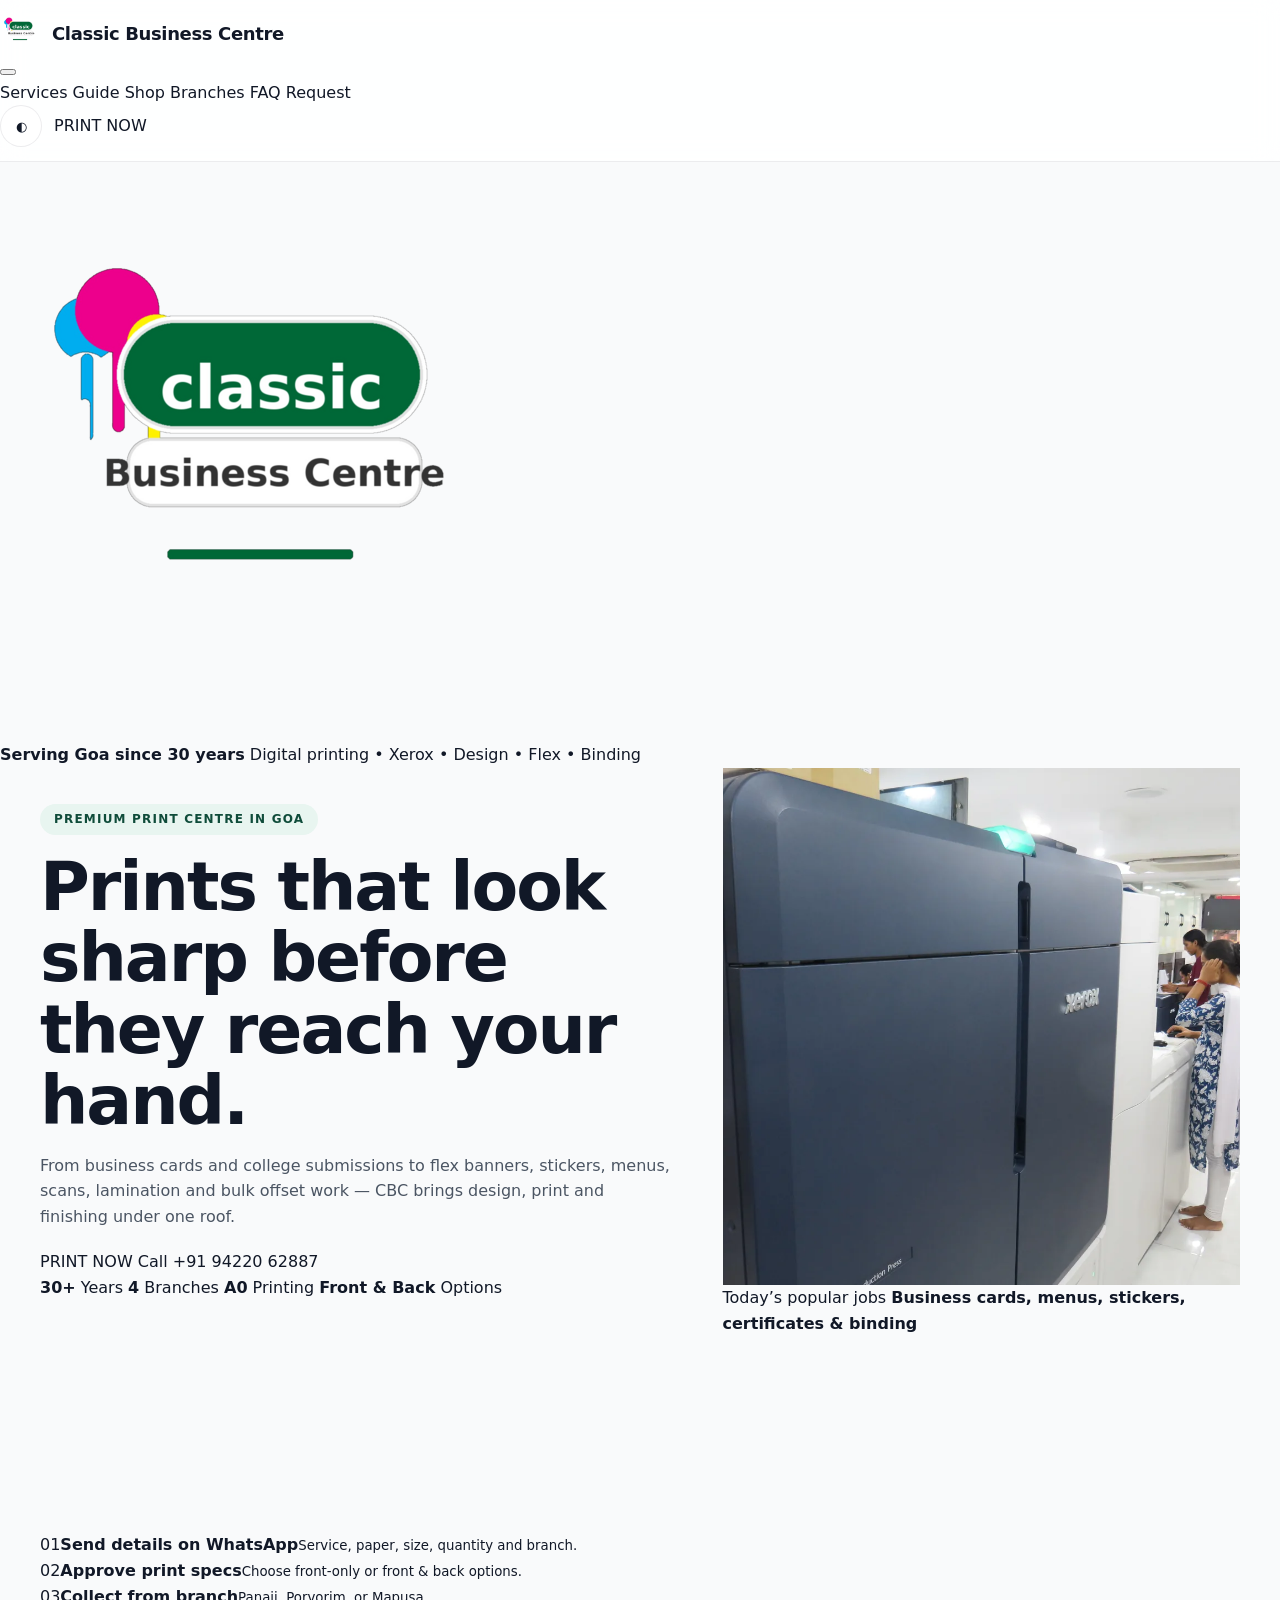
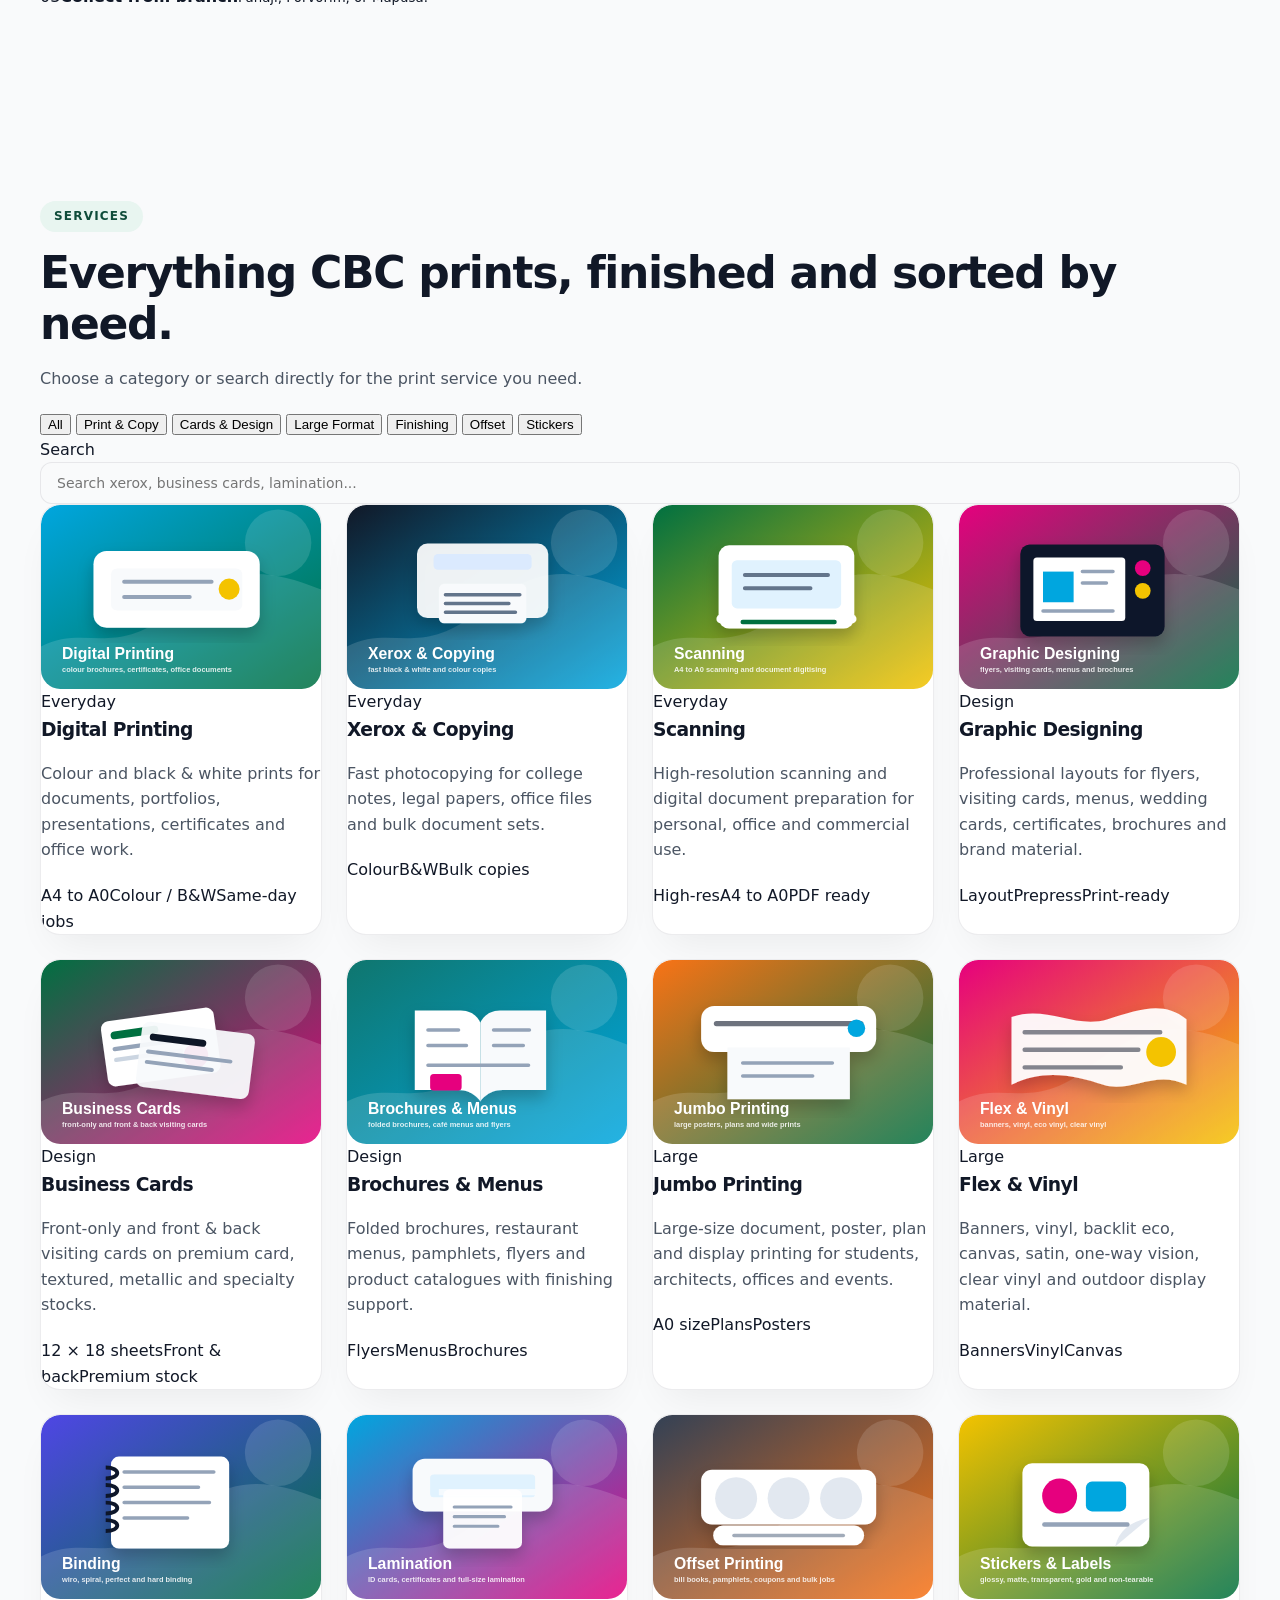
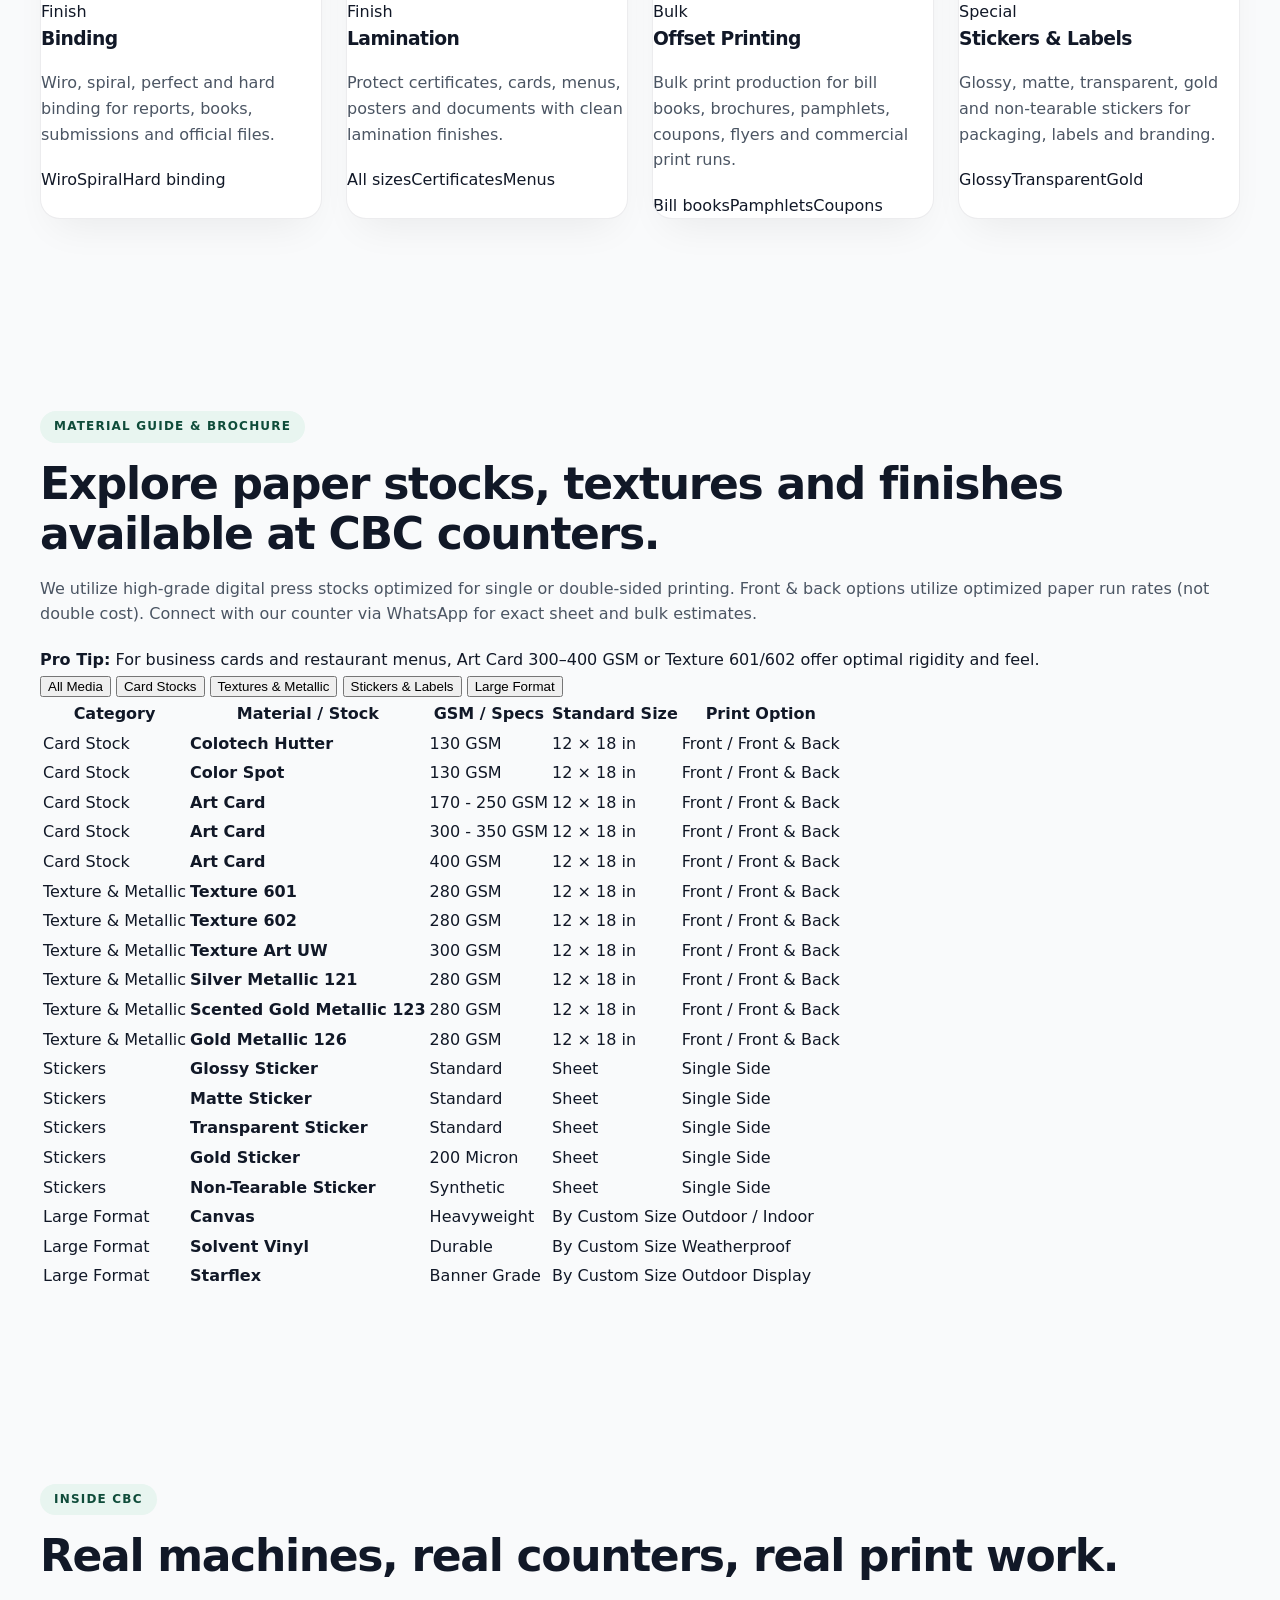
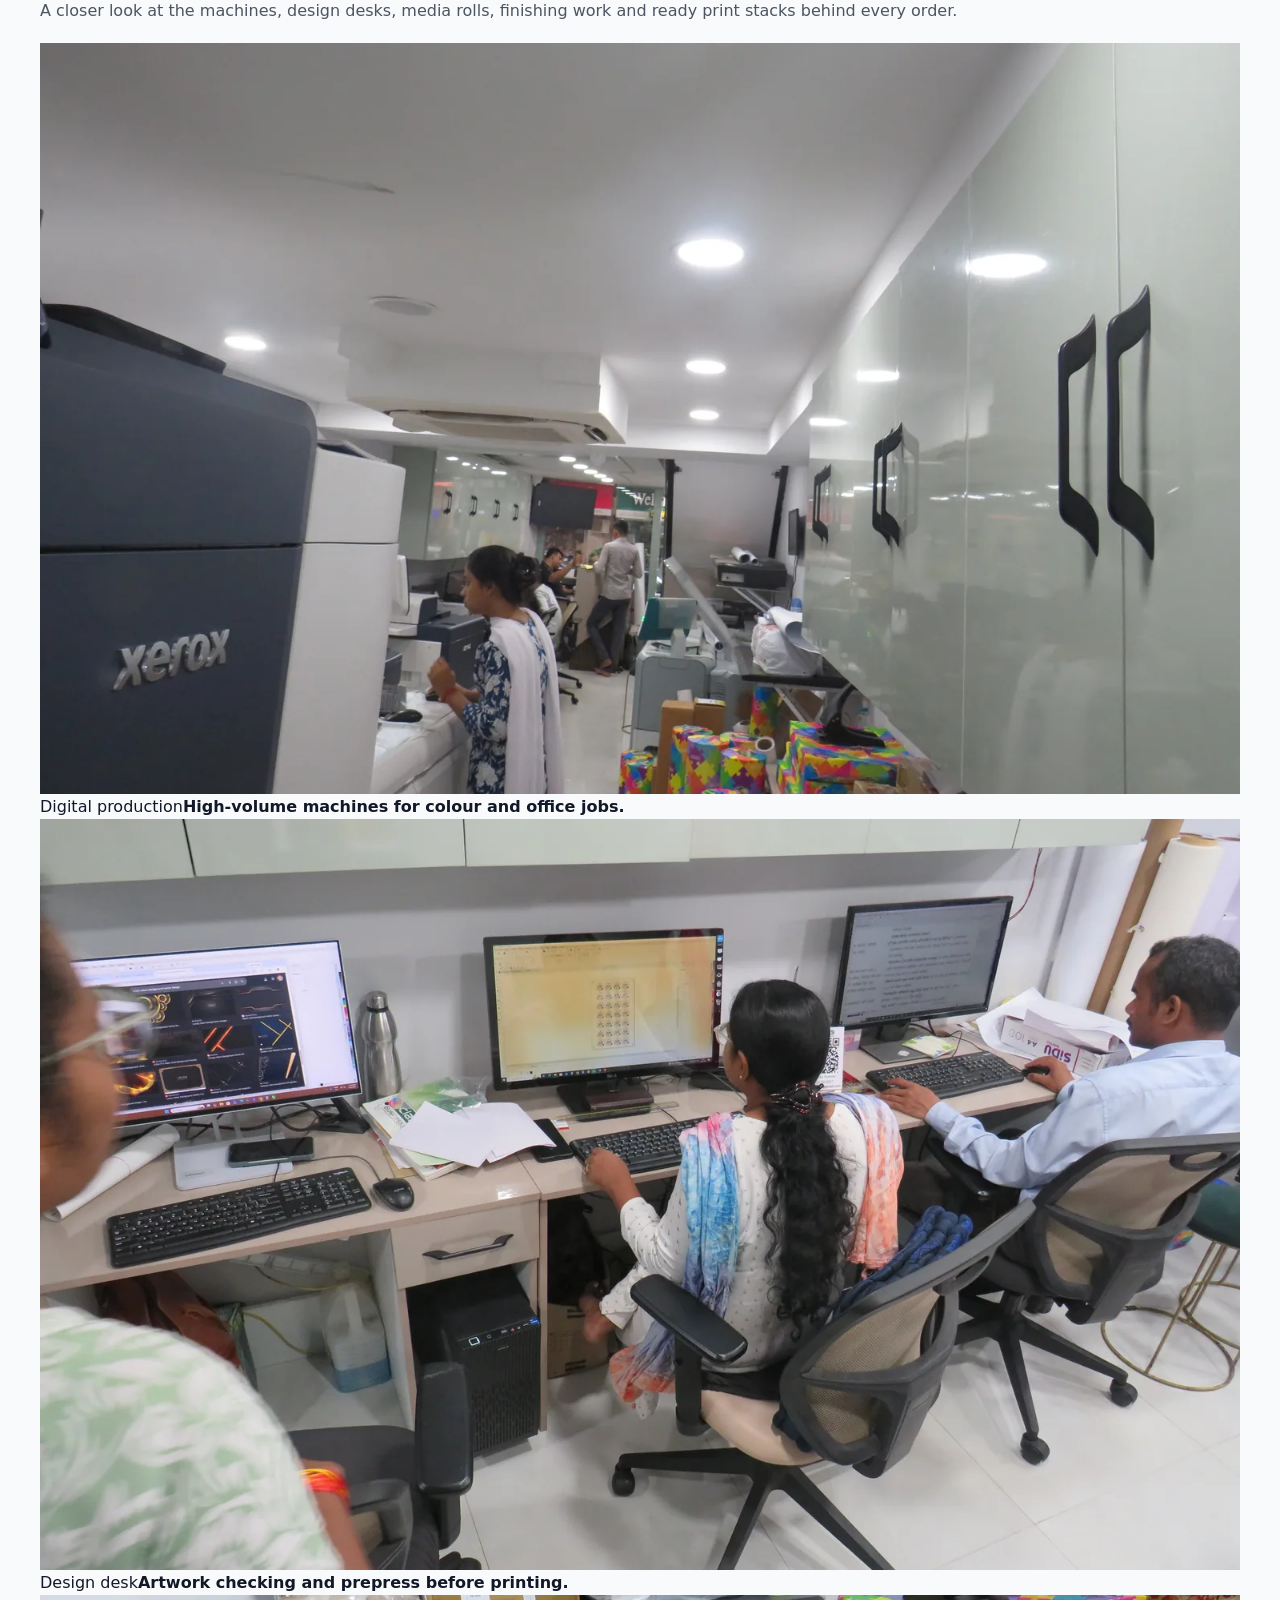
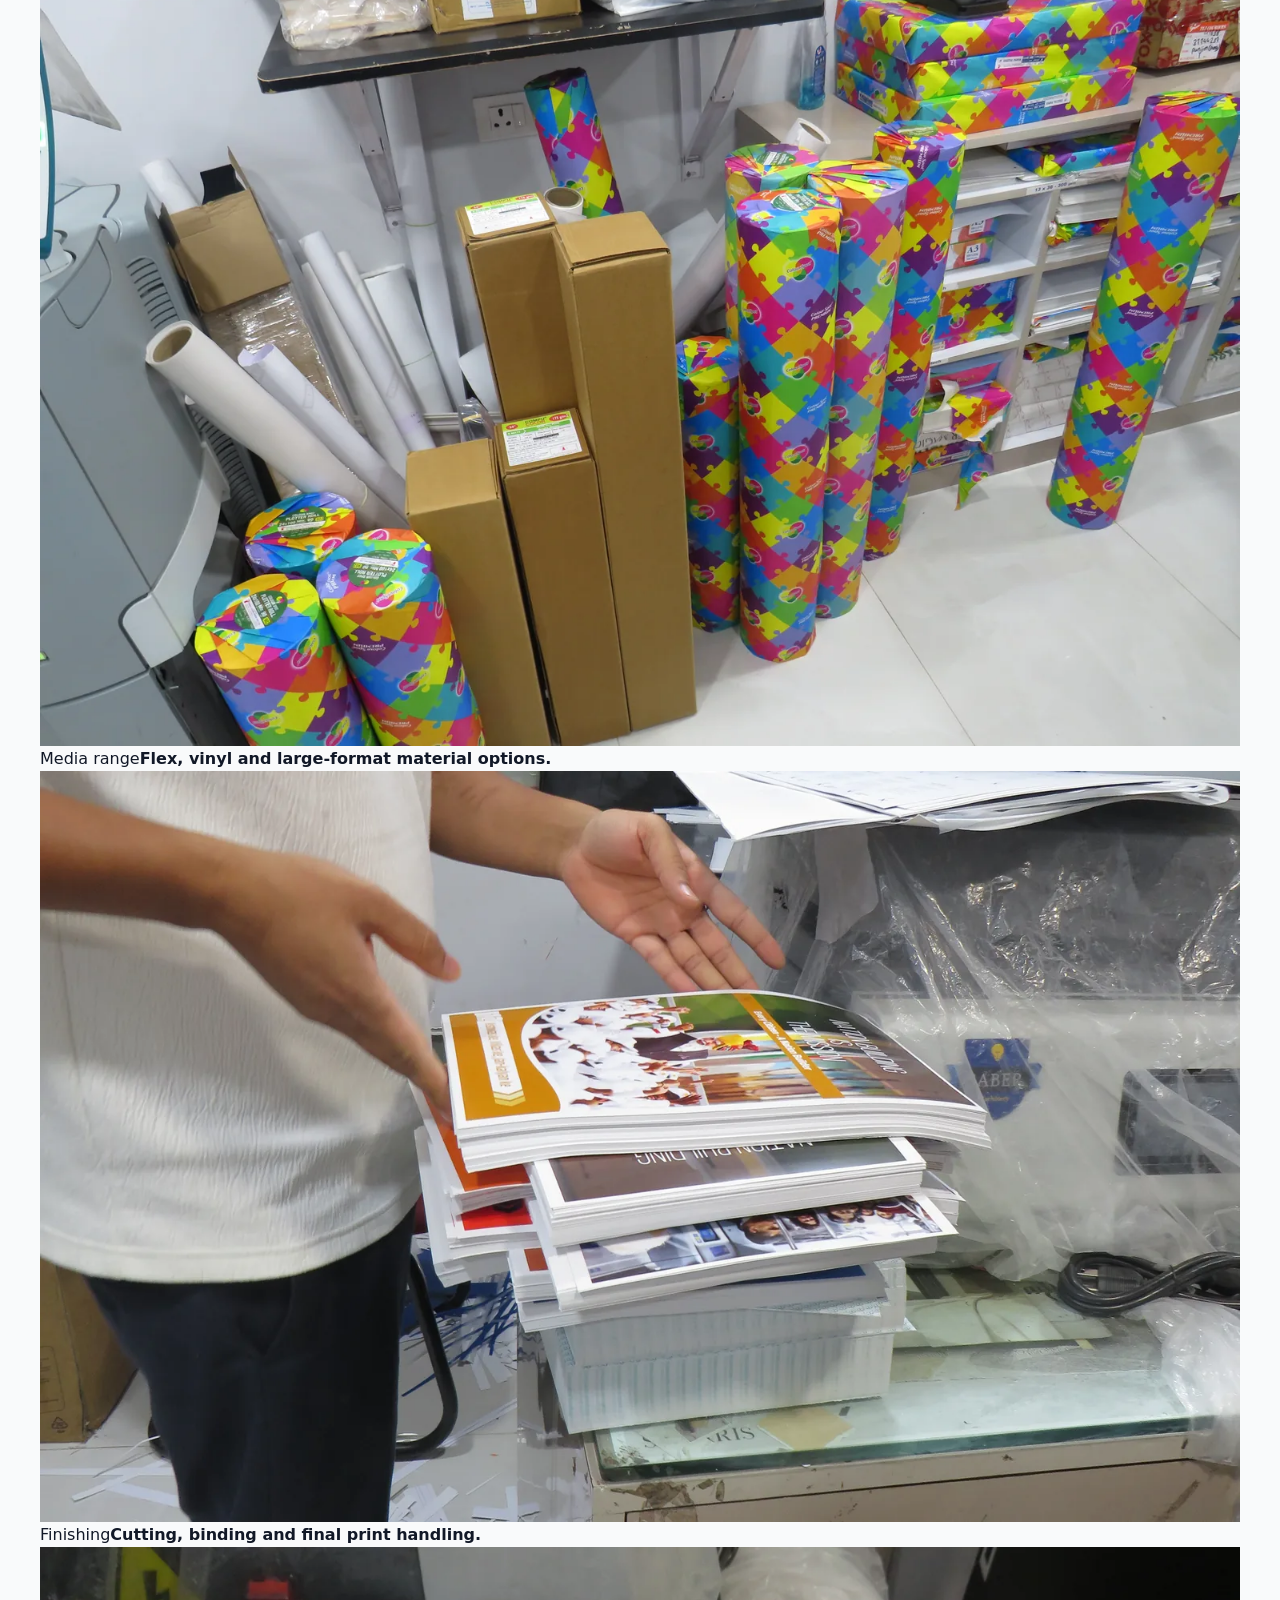
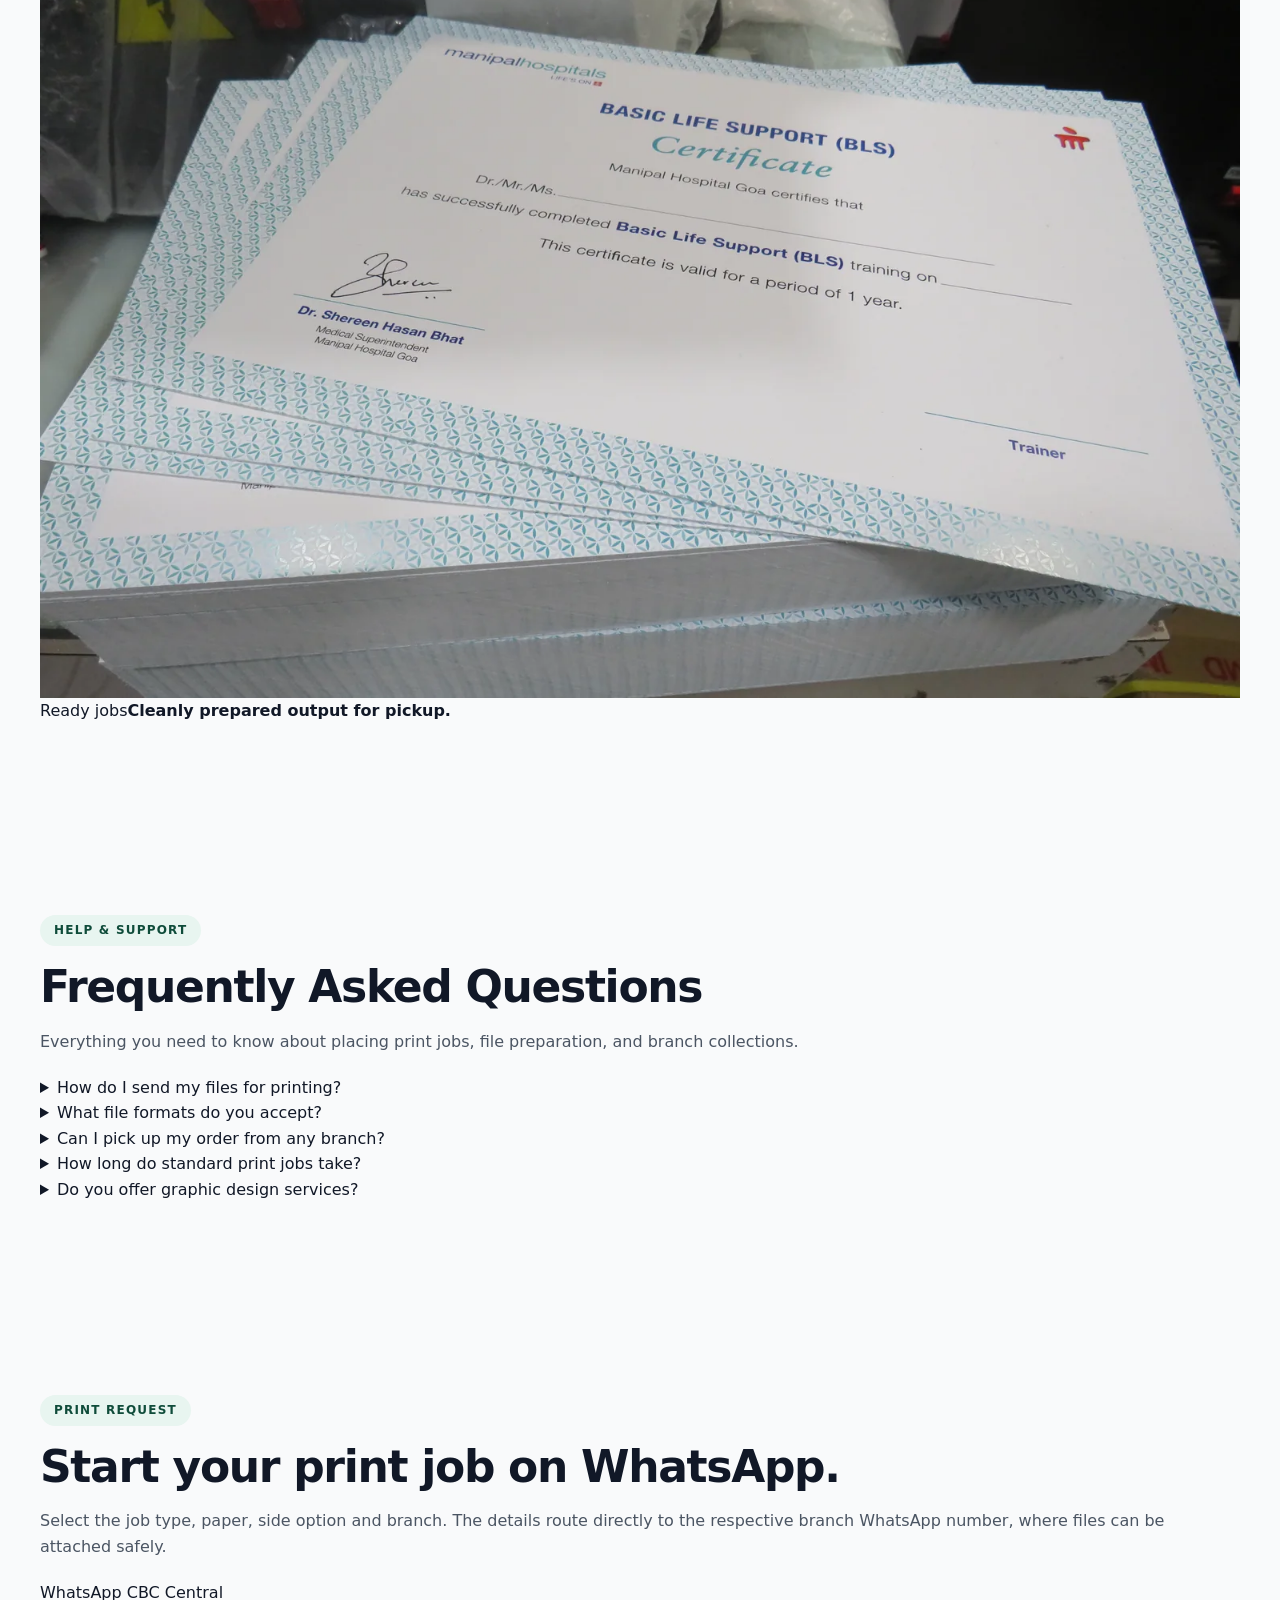
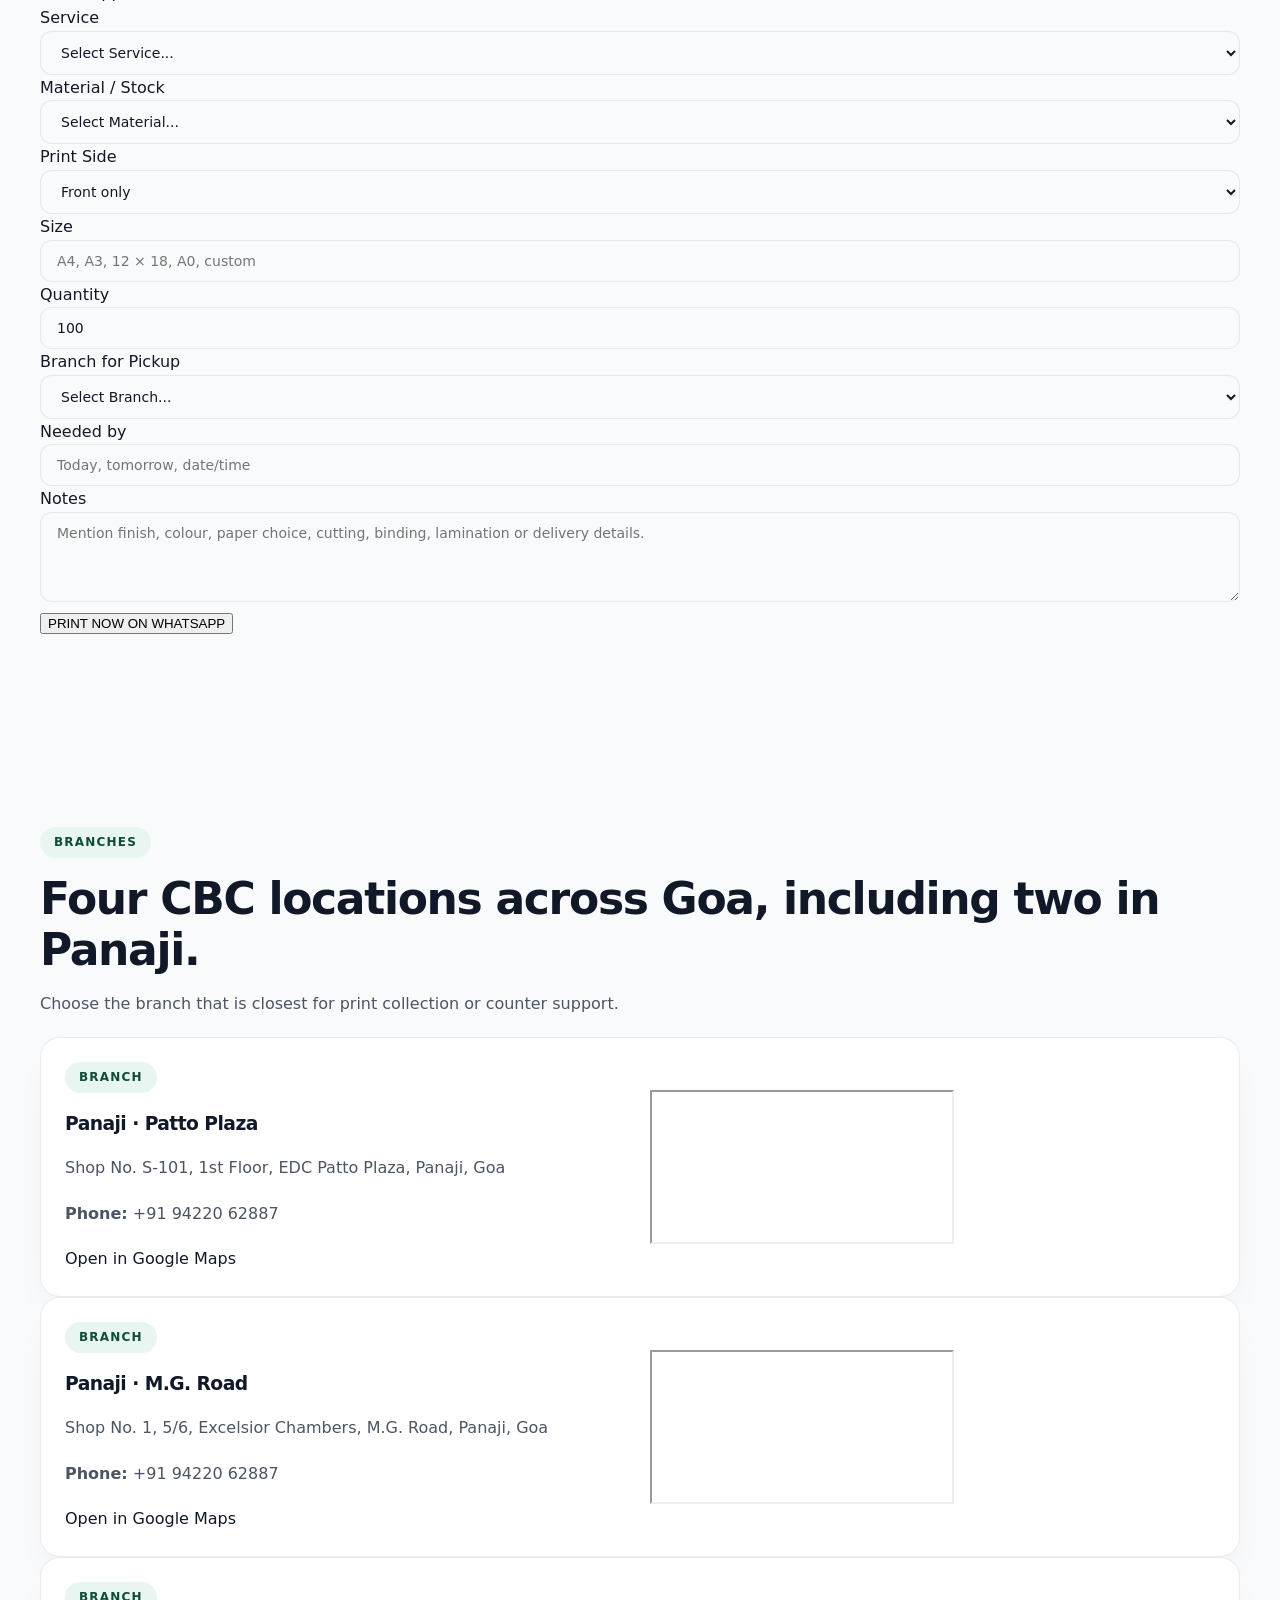
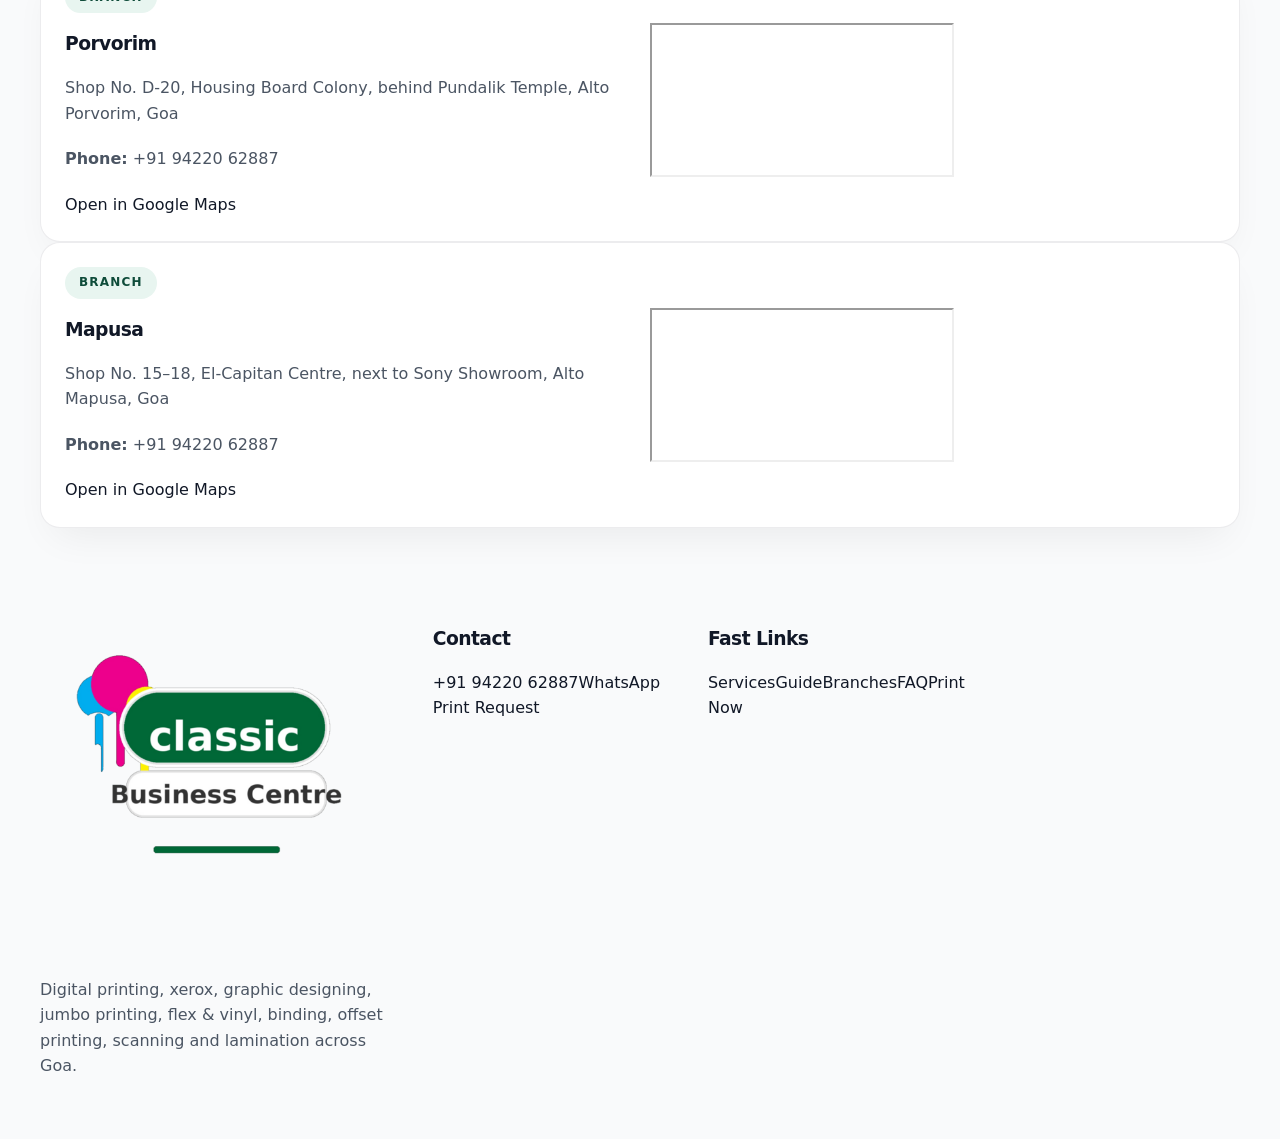
==== commit 7467a6c5: "Update print statement from 'Hello' to 'Goodbye'" ====
--- a/index.html
+++ b/index.html
@@ -3,332 +3,284 @@
 <head>
   <meta charset="UTF-8">
   <meta name="viewport" content="width=device-width, initial-scale=1.0">
-  
-  <!-- SEO & Identity -->
-  <title>Classic Business Centre Goa | Premium Print & Design Studio</title>
-  <meta name="description" content="Goa's premier print centre. Classic Business Centre offers high-quality digital printing, Xerox, graphic design, business cards, flex & vinyl, offset, and binding across branches in Goa.">
+  <title>Classic Business Centre Goa | Digital Printing, Xerox, Binding & Design</title>
+  <meta name="description" content="Classic Business Centre Goa offers digital printing, xerox, graphic designing, business cards, flex & vinyl, binding, lamination, scanning and offset printing across Goa.">
   <link rel="icon" href="favicon.png" type="image/png">
-  <link rel="canonical" href="https://cbcgoa.com/">
-  
-  <!-- Typography -->
   <link rel="preconnect" href="https://fonts.googleapis.com">
   <link rel="preconnect" href="https://fonts.gstatic.com" crossorigin>
   <link href="https://fonts.googleapis.com/css2?family=Inter:wght@400;500;600;700;800;900&display=swap" rel="stylesheet">
-  
-  <!-- Styles -->
   <link rel="stylesheet" href="style.css">
+  <!-- LocalBusiness Schema for Goa Branches -->
+  <script type="application/ld+json">
+  {
+    "@context": "https://schema.org",
+    "@type": "LocalBusiness",
+    "name": "Classic Business Centre Goa",
+    "image": "https://cbcgoa.com/logo.png",
+    "@id": "https://cbcgoa.com",
+    "url": "https://cbcgoa.com",
+    "telephone": "+919422062887",
+    "priceRange": "₹₹",
+    "address": {
+      "@type": "PostalAddress",
+      "streetAddress": "EDC Patto Plaza",
+      "addressLocality": "Panaji",
+      "addressRegion": "Goa",
+      "postalCode": "403001",
+      "addressCountry": "IN"
+    },
+    "openingHoursSpecification": {
+      "@type": "OpeningHoursSpecification",
+      "dayOfWeek": [
+        "Monday",
+        "Tuesday",
+        "Wednesday",
+        "Thursday",
+        "Friday",
+        "Saturday"
+      ],
+      "opens": "09:00",
+      "closes": "20:00"
+    }
+  }
+  </script>
 </head>
 <body>
-  
-  <!-- Navigation -->
+  <div class="scroll-paper" aria-hidden="true"><span></span></div>
   <header class="site-header" id="top">
-    <div class="header-container">
-      <a class="brand" href="#top" aria-label="Classic Business Centre home">
-        <img src="logo.png" alt="CBC Logo" width="48" height="48">
-        <span class="brand-text">Classic Business Centre</span>
-      </a>
-      
-      <nav class="main-nav" aria-label="Main navigation">
-        <a href="#services">Services</a>
-        <a href="#catalogue">Rates</a>
-        <a href="#workshop">Shop</a>
-        <a href="#branches">Branches</a>
-      </nav>
-      
-      <div class="header-actions">
-        <button class="theme-toggle" type="button" aria-label="Toggle dark mode" title="Toggle dark mode">
-          <svg width="20" height="20" viewBox="0 0 24 24" fill="none" stroke="currentColor" stroke-width="2" stroke-linecap="round" stroke-linejoin="round" class="moon-icon"><path d="M12 3a6 6 0 0 0 9 9 9 9 0 1 1-9-9Z"></path></svg>
-        </button>
-        <a class="btn btn-primary" href="#request">Print Now</a>
-        <button class="mobile-menu-toggle" aria-label="Open menu" aria-expanded="false">
-          <span class="bar"></span>
-          <span class="bar"></span>
-          <span class="bar"></span>
-        </button>
-      </div>
+    <a class="brand" href="#top" aria-label="Classic Business Centre home"><img src="logo.png" alt="Classic Business Centre logo"><span>Classic Business Centre</span></a>
+    <button class="menu-toggle" aria-label="Open menu" aria-expanded="false"><span></span><span></span><span></span></button>
+    <nav class="nav-links" aria-label="Main navigation">
+      <a href="#services">Services</a>
+      <a href="#catalogue">Guide</a>
+      <a href="#workshop">Shop</a>
+      <a href="#branches">Branches</a>
+      <a href="#faq">FAQ</a>
+      <a href="#request">Request</a>
+    </nav>
+    <div class="header-actions">
+      <button class="theme-toggle" type="button" aria-label="Toggle dark mode">◐</button>
+      <a class="cta cta-small" href="#request">PRINT NOW</a>
     </div>
   </header>
 
   <main>
-    <!-- Hero Section -->
-    <section class="hero">
-      <div class="container hero-grid">
-        <div class="hero-content reveal">
-          <div class="badge">Premium print centre in Goa</div>
-          <h1>Precision printing, delivered without delay.</h1>
-          <p class="hero-subtitle">From premium business cards to large-format flex banners, CBC brings 30 years of design, print, and finishing expertise under one roof across Goa.</p>
-          
-          <div class="hero-cta-group">
-            <a class="btn btn-primary btn-large" href="#request">Start a Print Job</a>
-            <a class="btn btn-outline btn-large" href="tel:+919422062887">
-              <svg width="18" height="18" viewBox="0 0 24 24" fill="none" stroke="currentColor" stroke-width="2"><path d="M22 16.92v3a2 2 0 0 1-2.18 2 19.79 19.79 0 0 1-8.63-3.07 19.5 19.5 0 0 1-6-6 19.79 19.79 0 0 1-3.07-8.67A2 2 0 0 1 4.11 2h3a2 2 0 0 1 2 1.72 12.84 12.84 0 0 0 .7 2.81 2 2 0 0 1-.45 2.11L8.09 9.91a16 16 0 0 0 6 6l1.27-1.27a2 2 0 0 1 2.11-.45 12.84 12.84 0 0 0 2.81.7A2 2 0 0 1 22 16.92z"></path></svg>
-              +91 94220 62887
-            </a>
-          </div>
-
-          <div class="trust-metrics">
-            <div class="metric"><strong>30+</strong> <span>Years</span></div>
-            <div class="metric"><strong>Verified</strong> <span>Branches</span></div>
-            <div class="metric"><strong>A0</strong> <span>Printing</span></div>
-            <div class="metric"><strong>100%</strong> <span>Quality</span></div>
-          </div>
-        </div>
-
-        <div class="hero-visual reveal reveal-delay-1">
-          <div class="image-wrapper">
-            <img src="shop-hero.webp" alt="Classic Business Centre print production floor" width="600" height="600" priority>
-            <div class="floating-badge">
-              <span class="badge-label">Popular Today</span>
-              <strong>Business cards, menus & stickers</strong>
-            </div>
-          </div>
-        </div>
-      </div>
-    </section>
-
-    <!-- How It Works Strip -->
-    <section class="process-strip" aria-label="How it works">
-      <div class="container process-grid">
-        <div class="process-step">
-          <div class="step-number">01</div>
-          <div class="step-text">
-            <strong>Send details on WhatsApp</strong>
-            <p>Select your service, paper, size, and quantity.</p>
-          </div>
-        </div>
-        <div class="process-step">
-          <div class="step-number">02</div>
-          <div class="step-text">
-            <strong>Approve print specs</strong>
-            <p>Review files and confirm print sides (Front/Back).</p>
-          </div>
-        </div>
-        <div class="process-step">
-          <div class="step-number">03</div>
-          <div class="step-text">
-            <strong>Collect from branch</strong>
-            <p>Pick up from Panaji or North Goa branches.</p>
-          </div>
-        </div>
-      </div>
-    </section>
-
-    <!-- Services Section -->
-    <section class="section bg-light" id="services">
-      <div class="container section-header text-center reveal">
-        <h2 class="section-title">Everything CBC prints, under one roof.</h2>
-        <p class="section-description">Choose a category or search directly for the print service you need. We handle everything from everyday copies to premium commercial runs.</p>
-      </div>
-
-      <div class="container service-controls reveal reveal-delay-1">
-        <div class="filter-group" role="group" aria-label="Filter services">
-          <button class="filter-btn active" data-filter="all">All Services</button>
-          <button class="filter-btn" data-filter="everyday">Print & Copy</button>
-          <button class="filter-btn" data-filter="design">Cards & Design</button>
-          <button class="filter-btn" data-filter="large">Large Format</button>
-          <button class="filter-btn" data-filter="finish">Finishing</button>
-          <button class="filter-btn" data-filter="bulk">Offset</button>
-          <button class="filter-btn" data-filter="special">Stickers</button>
-        </div>
-        <div class="search-wrapper">
-          <svg width="18" height="18" viewBox="0 0 24 24" fill="none" stroke="currentColor" stroke-width="2" class="search-icon"><circle cx="11" cy="11" r="8"></circle><line x1="21" y1="21" x2="16.65" y2="16.65"></line></svg>
-          <input type="search" id="serviceSearch" class="search-input" placeholder="Search xerox, lamination, flex..." aria-label="Search services">
-        </div>
-      </div>
-
+    <section class="hero printer-hero">
+      <div class="hero-machine" aria-hidden="true">
+        <div class="machine-top"></div>
+        <div class="machine-slot"></div>
+        <div class="paper-sheet">
+          <img src="logo.png" alt="">
+          <strong>Serving Goa since 30 years</strong>
+          <span>Digital printing • Xerox • Design • Flex • Binding</span>
+        </div>
+      </div>
+      <div class="hero-grid container">
+        <div class="hero-copy reveal">
+          <span class="eyebrow">Premium print centre in Goa</span>
+          <h1>Prints that look sharp before they reach your hand.</h1>
+          <p>From business cards and college submissions to flex banners, stickers, menus, scans, lamination and bulk offset work — CBC brings design, print and finishing under one roof.</p>
+          <div class="hero-actions">
+            <a class="cta cta-main" href="#request">PRINT NOW</a>
+            <a class="ghost" href="tel:+919422062887">Call +91 94220 62887</a>
+          </div>
+          <div class="trust-row">
+            <span><b>30+</b> Years</span>
+            <span><b>4</b> Branches</span>
+            <span><b>A0</b> Printing</span>
+            <span><b>Front & Back</b> Options</span>
+          </div>
+        </div>
+        <div class="hero-visual reveal">
+          <img src="shop-hero.webp" alt="Classic Business Centre print production floor">
+          <div class="hero-card floating-card">
+            <span>Today’s popular jobs</span>
+            <strong>Business cards, menus, stickers, certificates & binding</strong>
+          </div>
+        </div>
+      </div>
+    </section>
+
+    <section class="section quick-strip">
+      <div class="container strip-grid">
+        <div><span>01</span><strong>Send details on WhatsApp</strong><small>Service, paper, size, quantity and branch.</small></div>
+        <div><span>02</span><strong>Approve print specs</strong><small>Choose front-only or front & back options.</small></div>
+        <div><span>03</span><strong>Collect from branch</strong><small>Panaji, Porvorim, or Mapusa.</small></div>
+      </div>
+    </section>
+
+    <section class="section services" id="services">
+      <div class="container section-head reveal">
+        <span class="eyebrow">Services</span>
+        <h2>Everything CBC prints, finished and sorted by need.</h2>
+        <p>Choose a category or search directly for the print service you need.</p>
+      </div>
+      <div class="container service-tools reveal">
+        <div class="filter-buttons" role="group" aria-label="Filter services">
+          <button class="filter active" data-filter="all">All</button>
+          <button class="filter" data-filter="everyday">Print & Copy</button>
+          <button class="filter" data-filter="design">Cards & Design</button>
+          <button class="filter" data-filter="large">Large Format</button>
+          <button class="filter" data-filter="finish">Finishing</button>
+          <button class="filter" data-filter="bulk">Offset</button>
+          <button class="filter" data-filter="special">Stickers</button>
+        </div>
+        <label class="search-box"><span>Search</span><input id="serviceSearch" type="search" placeholder="Search xerox, business cards, lamination..."></label>
+      </div>
       <div class="container service-grid" id="serviceGrid">
-        <article class="service-card reveal" data-category="everyday" data-title="digital printing">
-          <div class="card-img-wrap"><img src="service-digital-printing.svg" alt="" loading="lazy"></div>
-          <div class="card-content">
-            <span class="category-tag tag-blue">Everyday</span>
+        <article class="service-card" data-category="everyday" data-title="digital printing">
+          <img src="service-digital-printing.svg" alt="Digital Printing illustration" loading="lazy">
+          <div class="service-body">
+            <span class="service-tag">Everyday</span>
             <h3>Digital Printing</h3>
-            <p>Colour and black & white prints for documents, portfolios, presentations, and office work.</p>
-            <div class="feature-pills"><span>A4 to A0</span><span>Colour / B&W</span></div>
-          </div>
-        </article>
-
-        <article class="service-card reveal" data-category="everyday" data-title="xerox & copying">
-          <div class="card-img-wrap"><img src="service-xerox.svg" alt="" loading="lazy"></div>
-          <div class="card-content">
-            <span class="category-tag tag-blue">Everyday</span>
+            <p>Colour and black & white prints for documents, portfolios, presentations, certificates and office work.</p>
+            <div class="chips"><span>A4 to A0</span><span>Colour / B&W</span><span>Same-day jobs</span></div>
+          </div>
+        </article>
+        <article class="service-card" data-category="everyday" data-title="xerox & copying">
+          <img src="service-xerox.svg" alt="Xerox & Copying illustration" loading="lazy">
+          <div class="service-body">
+            <span class="service-tag">Everyday</span>
             <h3>Xerox & Copying</h3>
-            <p>Fast photocopying for college notes, legal papers, office files, and bulk document sets.</p>
-            <div class="feature-pills"><span>Bulk Copies</span><span>Fast Turnaround</span></div>
-          </div>
-        </article>
-
-        <article class="service-card reveal" data-category="everyday" data-title="scanning">
-          <div class="card-img-wrap"><img src="service-scanning.svg" alt="" loading="lazy"></div>
-          <div class="card-content">
-            <span class="category-tag tag-blue">Everyday</span>
+            <p>Fast photocopying for college notes, legal papers, office files and bulk document sets.</p>
+            <div class="chips"><span>Colour</span><span>B&W</span><span>Bulk copies</span></div>
+          </div>
+        </article>
+        <article class="service-card" data-category="everyday" data-title="scanning">
+          <img src="service-scanning.svg" alt="Scanning illustration" loading="lazy">
+          <div class="service-body">
+            <span class="service-tag">Everyday</span>
             <h3>Scanning</h3>
-            <p>High-resolution scanning and digital document preparation for personal and commercial use.</p>
-            <div class="feature-pills"><span>High-Res</span><span>PDF Ready</span></div>
-          </div>
-        </article>
-
-        <article class="service-card reveal" data-category="design" data-title="graphic designing">
-          <div class="card-img-wrap"><img src="service-graphic-designing.svg" alt="" loading="lazy"></div>
-          <div class="card-content">
-            <span class="category-tag tag-purple">Design</span>
+            <p>High-resolution scanning and digital document preparation for personal, office and commercial use.</p>
+            <div class="chips"><span>High-res</span><span>A4 to A0</span><span>PDF ready</span></div>
+          </div>
+        </article>
+        <article class="service-card" data-category="design" data-title="graphic designing">
+          <img src="service-graphic-designing.svg" alt="Graphic Designing illustration" loading="lazy">
+          <div class="service-body">
+            <span class="service-tag">Design</span>
             <h3>Graphic Designing</h3>
-            <p>Professional layouts for flyers, visiting cards, menus, certificates, and brand material.</p>
-            <div class="feature-pills"><span>Prepress</span><span>Print-Ready</span></div>
-          </div>
-        </article>
-
-        <article class="service-card reveal" data-category="design" data-title="business cards">
-          <div class="card-img-wrap"><img src="service-business-cards.svg" alt="" loading="lazy"></div>
-          <div class="card-content">
-            <span class="category-tag tag-purple">Design</span>
+            <p>Professional layouts for flyers, visiting cards, menus, wedding cards, certificates, brochures and brand material.</p>
+            <div class="chips"><span>Layout</span><span>Prepress</span><span>Print-ready</span></div>
+          </div>
+        </article>
+        <article class="service-card" data-category="design" data-title="business cards">
+          <img src="service-business-cards.svg" alt="Business Cards illustration" loading="lazy">
+          <div class="service-body">
+            <span class="service-tag">Design</span>
             <h3>Business Cards</h3>
-            <p>Premium card, textured, metallic and specialty stocks. Front-only or front & back.</p>
-            <div class="feature-pills"><span>12×18 Sheets</span><span>Premium Stock</span></div>
-          </div>
-        </article>
-
-        <article class="service-card reveal" data-category="design" data-title="brochures & menus">
-          <div class="card-img-wrap"><img src="service-brochures-menus.svg" alt="" loading="lazy"></div>
-          <div class="card-content">
-            <span class="category-tag tag-purple">Design</span>
+            <p>Front-only and front & back visiting cards on premium card, textured, metallic and specialty stocks.</p>
+            <div class="chips"><span>12 × 18 sheets</span><span>Front & back</span><span>Premium stock</span></div>
+          </div>
+        </article>
+        <article class="service-card" data-category="design" data-title="brochures & menus">
+          <img src="service-brochures-menus.svg" alt="Brochures & Menus illustration" loading="lazy">
+          <div class="service-body">
+            <span class="service-tag">Design</span>
             <h3>Brochures & Menus</h3>
-            <p>Folded brochures, restaurant menus, pamphlets, flyers, and product catalogues.</p>
-            <div class="feature-pills"><span>Folding</span><span>Custom Crease</span></div>
-          </div>
-        </article>
-
-        <article class="service-card reveal" data-category="large" data-title="jumbo printing">
-          <div class="card-img-wrap"><img src="service-jumbo-printing.svg" alt="" loading="lazy"></div>
-          <div class="card-content">
-            <span class="category-tag tag-orange">Large Format</span>
+            <p>Folded brochures, restaurant menus, pamphlets, flyers and product catalogues with finishing support.</p>
+            <div class="chips"><span>Flyers</span><span>Menus</span><span>Brochures</span></div>
+          </div>
+        </article>
+        <article class="service-card" data-category="large" data-title="jumbo printing">
+          <img src="service-jumbo-printing.svg" alt="Jumbo Printing illustration" loading="lazy">
+          <div class="service-body">
+            <span class="service-tag">Large</span>
             <h3>Jumbo Printing</h3>
-            <p>Large-size document, poster, plan, and display printing for architects and events.</p>
-            <div class="feature-pills"><span>A0 Size</span><span>Architectural Plans</span></div>
-          </div>
-        </article>
-
-        <article class="service-card reveal" data-category="large" data-title="flex & vinyl">
-          <div class="card-img-wrap"><img src="service-flex-vinyl.svg" alt="" loading="lazy"></div>
-          <div class="card-content">
-            <span class="category-tag tag-orange">Large Format</span>
+            <p>Large-size document, poster, plan and display printing for students, architects, offices and events.</p>
+            <div class="chips"><span>A0 size</span><span>Plans</span><span>Posters</span></div>
+          </div>
+        </article>
+        <article class="service-card" data-category="large" data-title="flex & vinyl">
+          <img src="service-flex-vinyl.svg" alt="Flex & Vinyl illustration" loading="lazy">
+          <div class="service-body">
+            <span class="service-tag">Large</span>
             <h3>Flex & Vinyl</h3>
-            <p>Banners, vinyl, backlit eco, canvas, clear vinyl, and outdoor display materials.</p>
-            <div class="feature-pills"><span>Banners</span><span>Outdoor Durable</span></div>
-          </div>
-        </article>
-
-        <article class="service-card reveal" data-category="finish" data-title="binding">
-          <div class="card-img-wrap"><img src="service-binding.svg" alt="" loading="lazy"></div>
-          <div class="card-content">
-            <span class="category-tag tag-green">Finishing</span>
+            <p>Banners, vinyl, backlit eco, canvas, satin, one-way vision, clear vinyl and outdoor display material.</p>
+            <div class="chips"><span>Banners</span><span>Vinyl</span><span>Canvas</span></div>
+          </div>
+        </article>
+        <article class="service-card" data-category="finish" data-title="binding">
+          <img src="service-binding.svg" alt="Binding illustration" loading="lazy">
+          <div class="service-body">
+            <span class="service-tag">Finish</span>
             <h3>Binding</h3>
-            <p>Wiro, spiral, perfect, and hard binding for reports, books, submissions, and files.</p>
-            <div class="feature-pills"><span>Wiro</span><span>Spiral</span><span>Hard Bound</span></div>
-          </div>
-        </article>
-
-        <article class="service-card reveal" data-category="finish" data-title="lamination">
-          <div class="card-img-wrap"><img src="service-lamination.svg" alt="" loading="lazy"></div>
-          <div class="card-content">
-            <span class="category-tag tag-green">Finishing</span>
+            <p>Wiro, spiral, perfect and hard binding for reports, books, submissions and official files.</p>
+            <div class="chips"><span>Wiro</span><span>Spiral</span><span>Hard binding</span></div>
+          </div>
+        </article>
+        <article class="service-card" data-category="finish" data-title="lamination">
+          <img src="service-lamination.svg" alt="Lamination illustration" loading="lazy">
+          <div class="service-body">
+            <span class="service-tag">Finish</span>
             <h3>Lamination</h3>
-            <p>Protect certificates, cards, menus, posters, and documents with clean finishes.</p>
-            <div class="feature-pills"><span>Gloss/Matte</span><span>All Sizes</span></div>
-          </div>
-        </article>
-
-        <article class="service-card reveal" data-category="bulk" data-title="offset printing">
-          <div class="card-img-wrap"><img src="service-offset-printing.svg" alt="" loading="lazy"></div>
-          <div class="card-content">
-            <span class="category-tag tag-gray">Bulk</span>
+            <p>Protect certificates, cards, menus, posters and documents with clean lamination finishes.</p>
+            <div class="chips"><span>All sizes</span><span>Certificates</span><span>Menus</span></div>
+          </div>
+        </article>
+        <article class="service-card" data-category="bulk" data-title="offset printing">
+          <img src="service-offset-printing.svg" alt="Offset Printing illustration" loading="lazy">
+          <div class="service-body">
+            <span class="service-tag">Bulk</span>
             <h3>Offset Printing</h3>
-            <p>Bulk print production for bill books, brochures, pamphlets, coupons, and flyers.</p>
-            <div class="feature-pills"><span>Bill Books</span><span>Commercial Runs</span></div>
-          </div>
-        </article>
-
-        <article class="service-card reveal" data-category="special" data-title="stickers & labels">
-          <div class="card-img-wrap"><img src="service-stickers-labels.svg" alt="" loading="lazy"></div>
-          <div class="card-content">
-            <span class="category-tag tag-yellow">Specialty</span>
+            <p>Bulk print production for bill books, brochures, pamphlets, coupons, flyers and commercial print runs.</p>
+            <div class="chips"><span>Bill books</span><span>Pamphlets</span><span>Coupons</span></div>
+          </div>
+        </article>
+        <article class="service-card" data-category="special" data-title="stickers & labels">
+          <img src="service-stickers-labels.svg" alt="Stickers & Labels illustration" loading="lazy">
+          <div class="service-body">
+            <span class="service-tag">Special</span>
             <h3>Stickers & Labels</h3>
-            <p>Glossy, matte, transparent, gold, and non-tearable stickers for packaging and labels.</p>
-            <div class="feature-pills"><span>Die Cut</span><span>Transparent</span></div>
-          </div>
-        </article>
-      </div>
-    </section>
-
-    <!-- Pricing/Catalogue Section -->
-    <section class="section" id="catalogue">
-      <div class="container pricing-layout">
-        <div class="pricing-content reveal">
-          <h2 class="section-title">Transparent pricing for premium materials.</h2>
-          <p class="section-description">Clear rates for our most requested papers, card stocks, and large format media. Rates are shown for front-only and front & back printing where applicable.</p>
-          
-          <div class="info-box">
-            <svg width="24" height="24" viewBox="0 0 24 24" fill="none" stroke="currentColor" stroke-width="2"><circle cx="12" cy="12" r="10"></circle><line x1="12" y1="16" x2="12" y2="12"></line><line x1="12" y1="8" x2="12.01" y2="8"></line></svg>
-            <div>
-              <strong>Business Card Recommendations</strong>
-              <p>For standard professional cards, we recommend <strong>Art Card 300-350 GSM</strong>. For a premium feel, try our <strong>Texture 601/602</strong> or metallic stocks.</p>
-            </div>
-          </div>
-        </div>
-
-        <div class="pricing-table-container reveal reveal-delay-1">
-          <div class="table-filters" role="tablist">
-            <button class="tab-btn active" role="tab" aria-selected="true" data-rate="all">All</button>
-            <button class="tab-btn" role="tab" aria-selected="false" data-rate="Premium Card Stock">Card Stock</button>
-            <button class="tab-btn" role="tab" aria-selected="false" data-rate="Textured & Metallic">Textures</button>
-            <button class="tab-btn" role="tab" aria-selected="false" data-rate="Stickers">Stickers</button>
-            <button class="tab-btn" role="tab" aria-selected="false" data-rate="Everyday Paper">Everyday</button>
-            <button class="tab-btn" role="tab" aria-selected="false" data-rate="Large Format">Large Format</button>
-          </div>
-          
-          <div class="table-scroll-wrapper">
-            <table class="data-table" id="rateTable">
-              <thead>
-                <tr>
-                  <th>Category</th>
-                  <th>Material</th>
-                  <th>Specs</th>
-                  <th>Size</th>
-                  <th class="text-right">Front Only</th>
-                  <th class="text-right">Front & Back</th>
-                </tr>
-              </thead>
+            <p>Glossy, matte, transparent, gold and non-tearable stickers for packaging, labels and branding.</p>
+            <div class="chips"><span>Glossy</span><span>Transparent</span><span>Gold</span></div>
+          </div>
+        </article>
+      </div>
+    </section>
+
+    <!-- Material Recommendations & Brochure Guide -->
+    <section class="section catalogue" id="catalogue">
+      <div class="container catalogue-grid">
+        <div class="catalogue-copy reveal">
+          <span class="eyebrow">Material Guide & Brochure</span>
+          <h2>Explore paper stocks, textures and finishes available at CBC counters.</h2>
+          <p>We utilize high-grade digital press stocks optimized for single or double-sided printing. Front & back options utilize optimized paper run rates (not double cost). Connect with our counter via WhatsApp for exact sheet and bulk estimates.</p>
+          <div class="rate-note">
+            <strong>Pro Tip:</strong> For business cards and restaurant menus, Art Card 300–400 GSM or Texture 601/602 offer optimal rigidity and feel.
+          </div>
+        </div>
+        <div class="catalogue-panel reveal">
+          <div class="table-controls">
+            <button class="rate-filter active" data-rate="all">All Media</button>
+            <button class="rate-filter" data-rate="Card Stock">Card Stocks</button>
+            <button class="rate-filter" data-rate="Texture">Textures & Metallic</button>
+            <button class="rate-filter" data-rate="Stickers">Stickers & Labels</button>
+            <button class="rate-filter" data-rate="Large">Large Format</button>
+          </div>
+          <div class="table-wrap">
+            <table id="rateTable">
+              <thead><tr><th>Category</th><th>Material / Stock</th><th>GSM / Specs</th><th>Standard Size</th><th>Print Option</th></tr></thead>
               <tbody>
-                <tr data-group="Premium Card Stock"><td><span class="mobile-label">Category</span>Premium Card</td><td><strong>Colotech Hutter</strong></td><td>130 GSM</td><td>12 × 18 in</td><td class="text-right">₹30</td><td class="text-right">₹60</td></tr>
-                <tr data-group="Premium Card Stock"><td><span class="mobile-label">Category</span>Premium Card</td><td><strong>Color Spot</strong></td><td>130 GSM</td><td>12 × 18 in</td><td class="text-right">₹30</td><td class="text-right">₹60</td></tr>
-                <tr data-group="Premium Card Stock"><td><span class="mobile-label">Category</span>Premium Card</td><td><strong>Art Card</strong></td><td>170 GSM</td><td>12 × 18 in</td><td class="text-right">₹30</td><td class="text-right">₹60</td></tr>
-                <tr data-group="Premium Card Stock"><td><span class="mobile-label">Category</span>Premium Card</td><td><strong>Art Card</strong></td><td>250 GSM</td><td>12 × 18 in</td><td class="text-right">₹30</td><td class="text-right">₹60</td></tr>
-                <tr data-group="Premium Card Stock"><td><span class="mobile-label">Category</span>Premium Card</td><td><strong>Art Card</strong></td><td>300 GSM</td><td>12 × 18 in</td><td class="text-right">₹30</td><td class="text-right">₹60</td></tr>
-                <tr data-group="Premium Card Stock"><td><span class="mobile-label">Category</span>Premium Card</td><td><strong>Art Card</strong></td><td>350 GSM</td><td>12 × 18 in</td><td class="text-right font-bold">₹40</td><td class="text-right font-bold">₹80</td></tr>
-                <tr data-group="Premium Card Stock"><td><span class="mobile-label">Category</span>Premium Card</td><td><strong>Art Card</strong></td><td>400 GSM</td><td>12 × 18 in</td><td class="text-right font-bold">₹50</td><td class="text-right font-bold">₹100</td></tr>
-                
-                <tr data-group="Textured & Metallic"><td><span class="mobile-label">Category</span>Texture</td><td><strong>Texture 601</strong></td><td>280 GSM</td><td>12 × 18 in</td><td class="text-right">₹50</td><td class="text-right">₹100</td></tr>
-                <tr data-group="Textured & Metallic"><td><span class="mobile-label">Category</span>Texture</td><td><strong>Texture 602</strong></td><td>280 GSM</td><td>12 × 18 in</td><td class="text-right">₹50</td><td class="text-right">₹100</td></tr>
-                <tr data-group="Textured & Metallic"><td><span class="mobile-label">Category</span>Texture</td><td><strong>Texture Art UW</strong></td><td>300 GSM</td><td>12 × 18 in</td><td class="text-right">₹50</td><td class="text-right">₹100</td></tr>
-                <tr data-group="Textured & Metallic"><td><span class="mobile-label">Category</span>Metallic</td><td><strong>Silver Metallic 121</strong></td><td>280 GSM</td><td>12 × 18 in</td><td class="text-right">₹60</td><td class="text-right">₹120</td></tr>
-                <tr data-group="Textured & Metallic"><td><span class="mobile-label">Category</span>Metallic</td><td><strong>Scented Gold Met. 123</strong></td><td>280 GSM</td><td>12 × 18 in</td><td class="text-right">₹60</td><td class="text-right">₹120</td></tr>
-                <tr data-group="Textured & Metallic"><td><span class="mobile-label">Category</span>Metallic</td><td><strong>Gold Metallic 126</strong></td><td>280 GSM</td><td>12 × 18 in</td><td class="text-right">₹60</td><td class="text-right">₹120</td></tr>
-
-                <tr data-group="Stickers"><td><span class="mobile-label">Category</span>Stickers</td><td><strong>Glossy Sticker</strong></td><td>—</td><td>Sheet</td><td class="text-right">₹40</td><td class="text-right mute">—</td></tr>
-                <tr data-group="Stickers"><td><span class="mobile-label">Category</span>Stickers</td><td><strong>Matte Sticker</strong></td><td>—</td><td>Sheet</td><td class="text-right">₹40</td><td class="text-right mute">—</td></tr>
-                <tr data-group="Stickers"><td><span class="mobile-label">Category</span>Stickers</td><td><strong>Transparent Sticker</strong></td><td>—</td><td>Sheet</td><td class="text-right">₹60</td><td class="text-right mute">—</td></tr>
-                <tr data-group="Stickers"><td><span class="mobile-label">Category</span>Stickers</td><td><strong>Non-Tearable Sticker</strong></td><td>—</td><td>Sheet</td><td class="text-right">₹70</td><td class="text-right mute">—</td></tr>
-                <tr data-group="Stickers"><td><span class="mobile-label">Category</span>Stickers</td><td><strong>Gold Sticker</strong></td><td>200 Micron</td><td>Sheet</td><td class="text-right font-bold">₹100</td><td class="text-right mute">—</td></tr>
-
-                <tr data-group="Everyday Paper"><td><span class="mobile-label">Category</span>Everyday</td><td><strong>Plain Paper</strong></td><td>100 GSM</td><td>A4 / A3</td><td class="text-right mute">Ask at counter</td><td class="text-right mute">Ask at counter</td></tr>
-                <tr data-group="Everyday Paper"><td><span class="mobile-label">Category</span>Everyday</td><td><strong>Matte Paper</strong></td><td>170 GSM</td><td>A4 / A3</td><td class="text-right mute">Ask at counter</td><td class="text-right mute">Ask at counter</td></tr>
-                <tr data-group="Everyday Paper"><td><span class="mobile-label">Category</span>Everyday</td><td><strong>Glossy Paper</strong></td><td>170 GSM</td><td>A4 / A3</td><td class="text-right mute">Ask at counter</td><td class="text-right mute">Ask at counter</td></tr>
-
-                <tr data-group="Large Format"><td><span class="mobile-label">Category</span>Large Format</td><td><strong>Canvas</strong></td><td>Premium</td><td>By size</td><td class="text-right mute">Quoted by size</td><td class="text-right mute">-</td></tr>
-                <tr data-group="Large Format"><td><span class="mobile-label">Category</span>Large Format</td><td><strong>Solvent Vinyl</strong></td><td>Standard</td><td>By size</td><td class="text-right mute">Quoted by size</td><td class="text-right mute">-</td></tr>
-                <tr data-group="Large Format"><td><span class="mobile-label">Category</span>Large Format</td><td><strong>Solvent Clear Vinyl</strong></td><td>Transparent</td><td>By size</td><td class="text-right mute">Quoted by size</td><td class="text-right mute">-</td></tr>
-                <tr data-group="Large Format"><td><span class="mobile-label">Category</span>Large Format</td><td><strong>Starflex</strong></td><td>Heavy duty</td><td>By size</td><td class="text-right mute">Quoted by size</td><td class="text-right mute">-</td></tr>
-                <tr data-group="Large Format"><td><span class="mobile-label">Category</span>Large Format</td><td><strong>Normal Flex</strong></td><td>Standard</td><td>By size</td><td class="text-right mute">Quoted by size</td><td class="text-right mute">-</td></tr>
-                <tr data-group="Large Format"><td><span class="mobile-label">Category</span>Large Format</td><td><strong>Eco Vinyl</strong></td><td>Eco-friendly</td><td>By size</td><td class="text-right mute">Quoted by size</td><td class="text-right mute">-</td></tr>
+                <tr data-group="Card Stock" data-material="colotech hutter"><td><span>Card Stock</span></td><td><strong>Colotech Hutter</strong></td><td>130 GSM</td><td>12 × 18 in</td><td>Front / Front & Back</td></tr>
+                <tr data-group="Card Stock" data-material="color spot"><td><span>Card Stock</span></td><td><strong>Color Spot</strong></td><td>130 GSM</td><td>12 × 18 in</td><td>Front / Front & Back</td></tr>
+                <tr data-group="Card Stock" data-material="art card"><td><span>Card Stock</span></td><td><strong>Art Card</strong></td><td>170 - 250 GSM</td><td>12 × 18 in</td><td>Front / Front & Back</td></tr>
+                <tr data-group="Card Stock" data-material="art card"><td><span>Card Stock</span></td><td><strong>Art Card</strong></td><td>300 - 350 GSM</td><td>12 × 18 in</td><td>Front / Front & Back</td></tr>
+                <tr data-group="Card Stock" data-material="art card"><td><span>Card Stock</span></td><td><strong>Art Card</strong></td><td>400 GSM</td><td>12 × 18 in</td><td>Front / Front & Back</td></tr>
+                <tr data-group="Texture" data-material="texture 601"><td><span>Texture & Metallic</span></td><td><strong>Texture 601</strong></td><td>280 GSM</td><td>12 × 18 in</td><td>Front / Front & Back</td></tr>
+                <tr data-group="Texture" data-material="texture 602"><td><span>Texture & Metallic</span></td><td><strong>Texture 602</strong></td><td>280 GSM</td><td>12 × 18 in</td><td>Front / Front & Back</td></tr>
+                <tr data-group="Texture" data-material="texture art uw"><td><span>Texture & Metallic</span></td><td><strong>Texture Art UW</strong></td><td>300 GSM</td><td>12 × 18 in</td><td>Front / Front & Back</td></tr>
+                <tr data-group="Texture" data-material="silver metallic 121"><td><span>Texture & Metallic</span></td><td><strong>Silver Metallic 121</strong></td><td>280 GSM</td><td>12 × 18 in</td><td>Front / Front & Back</td></tr>
+                <tr data-group="Texture" data-material="scented gold metallic 123"><td><span>Texture & Metallic</span></td><td><strong>Scented Gold Metallic 123</strong></td><td>280 GSM</td><td>12 × 18 in</td><td>Front / Front & Back</td></tr>
+                <tr data-group="Texture" data-material="gold metallic 126"><td><span>Texture & Metallic</span></td><td><strong>Gold Metallic 126</strong></td><td>280 GSM</td><td>12 × 18 in</td><td>Front / Front & Back</td></tr>
+                <tr data-group="Stickers" data-material="glossy sticker"><td><span>Stickers</span></td><td><strong>Glossy Sticker</strong></td><td>Standard</td><td>Sheet</td><td>Single Side</td></tr>
+                <tr data-group="Stickers" data-material="matte sticker"><td><span>Stickers</span></td><td><strong>Matte Sticker</strong></td><td>Standard</td><td>Sheet</td><td>Single Side</td></tr>
+                <tr data-group="Stickers" data-material="transparent sticker"><td><span>Stickers</span></td><td><strong>Transparent Sticker</strong></td><td>Standard</td><td>Sheet</td><td>Single Side</td></tr>
+                <tr data-group="Stickers" data-material="gold sticker"><td><span>Stickers</span></td><td><strong>Gold Sticker</strong></td><td>200 Micron</td><td>Sheet</td><td>Single Side</td></tr>
+                <tr data-group="Stickers" data-material="non-tearable sticker"><td><span>Stickers</span></td><td><strong>Non-Tearable Sticker</strong></td><td>Synthetic</td><td>Sheet</td><td>Single Side</td></tr>
+                <tr data-group="Large" data-material="canvas"><td><span>Large Format</span></td><td><strong>Canvas</strong></td><td>Heavyweight</td><td>By Custom Size</td><td>Outdoor / Indoor</td></tr>
+                <tr data-group="Large" data-material="solvent vinyl"><td><span>Large Format</span></td><td><strong>Solvent Vinyl</strong></td><td>Durable</td><td>By Custom Size</td><td>Weatherproof</td></tr>
+                <tr data-group="Large" data-material="starflex"><td><span>Large Format</span></td><td><strong>Starflex</strong></td><td>Banner Grade</td><td>By Custom Size</td><td>Outdoor Display</td></tr>
               </tbody>
             </table>
           </div>
@@ -336,300 +288,165 @@
       </div>
     </section>
 
-    <!-- Inside CBC (Shop/Gallery) -->
-    <section class="section bg-light" id="workshop">
-      <div class="container section-header text-center reveal">
-        <h2 class="section-title">Inside the workshop.</h2>
-        <p class="section-description">Take a look at the commercial machines, design desks, and finishing stations behind every order at CBC.</p>
-      </div>
-
-      <div class="container bento-grid">
-        <figure class="bento-item item-large reveal">
-          <img src="shop-print-floor.webp" alt="High-volume digital production machines" loading="lazy">
-          <figcaption>
-            <span class="caption-tag">Production</span>
-            <strong>High-volume digital presses.</strong>
-          </figcaption>
-        </figure>
-        <figure class="bento-item reveal reveal-delay-1">
-          <img src="shop-design-desk.webp" alt="Design desk and prepress workstations" loading="lazy">
-          <figcaption>
-            <span class="caption-tag">Design Studio</span>
-            <strong>Prepress & artwork prep.</strong>
-          </figcaption>
-        </figure>
-        <figure class="bento-item reveal reveal-delay-2">
-          <img src="shop-media-rolls.webp" alt="Flex and vinyl media rolls" loading="lazy">
-          <figcaption>
-            <span class="caption-tag">Media Range</span>
-            <strong>Flex & vinyl inventory.</strong>
-          </figcaption>
-        </figure>
-        <figure class="bento-item reveal reveal-delay-1">
-          <img src="shop-finishing.webp" alt="Print finishing and cutting machines" loading="lazy">
-          <figcaption>
-            <span class="caption-tag">Finishing</span>
-            <strong>Precision cutting & binding.</strong>
-          </figcaption>
-        </figure>
-        <figure class="bento-item reveal reveal-delay-2">
-          <img src="shop-paper-stack.webp" alt="Cleanly stacked completed print jobs" loading="lazy">
-          <figcaption>
-            <span class="caption-tag">Quality Check</span>
-            <strong>Ready for pickup.</strong>
-          </figcaption>
-        </figure>
-      </div>
-    </section>
-
-    <!-- WhatsApp Request Form -->
-    <section class="section request-section" id="request">
-      <div class="container request-layout">
-        <div class="request-content reveal">
-          <div class="icon-wrapper">
-            <svg viewBox="0 0 24 24" fill="currentColor" width="32" height="32"><path d="M17.472 14.382c-.297-.149-1.758-.867-2.03-.967-.273-.099-.471-.148-.67.15-.197.297-.767.966-.94 1.164-.173.199-.347.223-.644.075-.297-.15-1.255-.463-2.39-1.475-.883-.788-1.48-1.761-1.653-2.059-.173-.297-.018-.458.13-.606.134-.133.298-.347.446-.52.149-.174.198-.298.298-.497.099-.198.05-.371-.025-.52-.075-.149-.669-1.612-.916-2.207-.242-.579-.487-.5-.669-.51a12.8 12.8 0 0 0-.57-.01c-.198 0-.52.074-.792.372s-1.04 1.016-1.04 2.479 1.065 2.876 1.213 3.074c.149.198 2.096 3.2 5.077 4.487.709.306 1.262.489 1.694.625.712.227 1.36.195 1.871.118.571-.085 1.758-.719 2.006-1.413.248-.694.248-1.289.173-1.413-.074-.124-.272-.198-.57-.347m-5.421 7.403h-.004a9.87 9.87 0 0 1-5.031-1.378l-.361-.214-3.741.982.998-3.648-.235-.374a9.86 9.86 0 0 1-1.51-5.26c.001-5.45 4.436-9.884 9.888-9.884 2.64 0 5.122 1.03 6.988 2.898a9.825 9.825 0 0 1 2.893 6.994c-.003 5.45-4.437 9.884-9.885 9.884m8.413-18.297A11.815 11.815 0 0 0 12.05 0C5.495 0 .16 5.335.157 11.892c0 2.096.547 4.142 1.588 5.945L.057 24l6.305-1.654a11.882 11.882 0 0 0 5.683 1.448h.005c6.554 0 11.89-5.335 11.893-11.893a11.821 11.821 0 0 0-3.48-8.413Z"/></svg>
-          </div>
-          <h2 class="section-title">Start your job on WhatsApp.</h2>
-          <p class="section-description">Skip the wait. Fill in your requirements, and the details will open directly in WhatsApp where you can securely attach your files.</p>
-          <div class="contact-card">
-            <strong>Or chat directly:</strong>
-            <a href="https://wa.me/919422062887" target="_blank" rel="noreferrer" class="wa-direct-link">+91 94220 62887</a>
-          </div>
-        </div>
-
-        <div class="form-card reveal reveal-delay-1">
-          <form id="printForm" class="whatsapp-form">
-            <div class="form-header">
-              <h3>Job Requirements</h3>
-              <div class="progress-bar"><div class="progress-fill" id="formProgress"></div></div>
-            </div>
-            
-            <div class="form-group full-width">
-              <label for="f_service">Service Type</label>
-              <div class="select-wrapper">
-                <select id="f_service" name="service" required>
-                  <option value="" disabled selected>Select a service...</option>
-                  <option value="Business Cards">Business Cards</option>
-                  <option value="Digital Printing">Digital Printing</option>
-                  <option value="Xerox / Copying">Xerox / Copying</option>
-                  <option value="Graphic Designing">Graphic Designing</option>
-                  <option value="Flex & Vinyl">Flex & Vinyl</option>
-                  <option value="Binding">Binding</option>
-                  <option value="Lamination">Lamination</option>
-                  <option value="Scanning">Scanning</option>
-                  <option value="Offset Printing">Offset Printing</option>
-                  <option value="Stickers & Labels">Stickers & Labels</option>
-                </select>
-              </div>
-            </div>
-
-            <div class="form-row">
-              <div class="form-group">
-                <label for="f_material">Material / Paper</label>
-                <div class="select-wrapper">
-                  <select id="f_material" name="material">
-                    <option value="Standard / Not Sure">Standard / Let CBC Recommend</option>
-                    <optgroup label="Premium Card">
-                      <option value="Art Card 300 GSM">Art Card 300 GSM</option>
-                      <option value="Art Card 350 GSM">Art Card 350 GSM</option>
-                      <option value="Art Card 400 GSM">Art Card 400 GSM</option>
-                    </optgroup>
-                    <optgroup label="Textures & Metallic">
-                      <option value="Texture 601">Texture 601</option>
-                      <option value="Texture 602">Texture 602</option>
-                      <option value="Silver Metallic 121">Silver Metallic 121</option>
-                    </optgroup>
-                    <optgroup label="Stickers & Flex">
-                      <option value="Glossy Sticker">Glossy Sticker</option>
-                      <option value="Matte Sticker">Matte Sticker</option>
-                      <option value="Transparent Sticker">Transparent Sticker</option>
-                      <option value="Normal Flex">Normal Flex</option>
-                      <option value="Eco Vinyl">Eco Vinyl</option>
-                    </optgroup>
-                  </select>
-                </div>
-              </div>
-              
-              <div class="form-group">
-                <label for="f_side">Print Side</label>
-                <div class="select-wrapper">
-                  <select id="f_side" name="side">
-                    <option value="Front only">Front only</option>
-                    <option value="Front & Back">Front & Back</option>
-                    <option value="Not sure">Not sure / Depends</option>
-                  </select>
-                </div>
-              </div>
-            </div>
-
-            <div class="form-row">
-              <div class="form-group">
-                <label for="f_size">Size</label>
-                <input type="text" id="f_size" name="size" placeholder="e.g. A4, 12×18, 3x2 ft...">
-              </div>
-              <div class="form-group">
-                <label for="f_quantity">Quantity</label>
-                <input type="number" id="f_quantity" name="quantity" min="1" value="100">
-              </div>
-            </div>
-
-            <div class="form-row">
-              <div class="form-group">
-                <label for="f_branch">Pickup Branch</label>
-                <div class="select-wrapper">
-                  <select id="f_branch" name="branch" required>
-                    <option value="" disabled selected>Select branch...</option>
-                    <option value="Panaji · Patto Plaza">Panaji · Patto Plaza</option>
-                    <option value="Panaji · M.G. Road">Panaji · M.G. Road</option>
-                    <option value="Porvorim">Porvorim</option>
-                    <option value="Mapusa">Mapusa</option>
-                  </select>
-                </div>
-              </div>
-              <div class="form-group">
-                <label for="f_deadline">Needed By</label>
-                <input type="text" id="f_deadline" name="deadline" placeholder="Today, Tomorrow evening...">
-              </div>
-            </div>
-
-            <div class="form-group full-width">
-              <label for="f_notes">Special Instructions</label>
-              <textarea id="f_notes" name="notes" rows="3" placeholder="Mention specific finishing, binding preferences, color requirements, or delivery notes..."></textarea>
-            </div>
-
-            <button type="submit" class="btn btn-whatsapp full-width">
-              <svg viewBox="0 0 24 24" fill="currentColor" width="20" height="20"><path d="M17.472 14.382c-.297-.149-1.758-.867-2.03-.967-.273-.099-.471-.148-.67.15-.197.297-.767.966-.94 1.164-.173.199-.347.223-.644.075-.297-.15-1.255-.463-2.39-1.475-.883-.788-1.48-1.761-1.653-2.059-.173-.297-.018-.458.13-.606.134-.133.298-.347.446-.52.149-.174.198-.298.298-.497.099-.198.05-.371-.025-.52-.075-.149-.669-1.612-.916-2.207-.242-.579-.487-.5-.669-.51a12.8 12.8 0 0 0-.57-.01c-.198 0-.52.074-.792.372s-1.04 1.016-1.04 2.479 1.065 2.876 1.213 3.074c.149.198 2.096 3.2 5.077 4.487.709.306 1.262.489 1.694.625.712.227 1.36.195 1.871.118.571-.085 1.758-.719 2.006-1.413.248-.694.248-1.289.173-1.413-.074-.124-.272-.198-.57-.347m-5.421 7.403h-.004a9.87 9.87 0 0 1-5.031-1.378l-.361-.214-3.741.982.998-3.648-.235-.374a9.86 9.86 0 0 1-1.51-5.26c.001-5.45 4.436-9.884 9.888-9.884 2.64 0 5.122 1.03 6.988 2.898a9.825 9.825 0 0 1 2.893 6.994c-.003 5.45-4.437 9.884-9.885 9.884m8.413-18.297A11.815 11.815 0 0 0 12.05 0C5.495 0 .16 5.335.157 11.892c0 2.096.547 4.142 1.588 5.945L.057 24l6.305-1.654a11.882 11.882 0 0 0 5.683 1.448h.005c6.554 0 11.89-5.335 11.893-11.893a11.821 11.821 0 0 0-3.48-8.413Z"/></svg>
-              Send Details to WhatsApp
-            </button>
-          </form>
-        </div>
-      </div>
-    </section>
-
-    <!-- Branches Section -->
-    <section class="section bg-light" id="branches">
-      <div class="container section-header text-center reveal">
-        <h2 class="section-title">4 Locations across Goa.</h2>
-        <p class="section-description">Choose the branch closest to you for fast pickup or counter consultation. With two branches in Panaji and coverage across North Goa.</p>
-      </div>
-      
-      <div class="container branches-grid">
-        <!-- Branch: Patto -->
-        <article class="branch-card reveal">
-          <div class="branch-info">
-            <span class="city-tag">Panaji</span>
-            <h3>Patto Plaza</h3>
-            <p class="address">Shop No. S-101, 1st Floor, EDC Patto Plaza, Panaji, Goa</p>
-            <div class="branch-links">
-              <a href="https://www.google.com/maps/search/Classic+Business+Centre+EDC+Patto+Panaji" target="_blank" rel="noreferrer" class="link-with-icon">
-                <svg width="16" height="16" viewBox="0 0 24 24" fill="none" stroke="currentColor" stroke-width="2"><path d="M21 10c0 7-9 13-9 13s-9-6-9-13a9 9 0 0 1 18 0z"></path><circle cx="12" cy="10" r="3"></circle></svg>
-                Get Directions
-              </a>
-            </div>
-          </div>
-          <div class="map-wrapper">
-            <iframe title="Map of Panaji Patto Plaza branch" loading="lazy" src="https://www.google.com/maps?q=Classic%20Business%20Centre%20EDC%20Patto%20Panaji&output=embed"></iframe>
-          </div>
-        </article>
-
-        <!-- Branch: MG Road -->
-        <article class="branch-card reveal">
-          <div class="branch-info">
-            <span class="city-tag">Panaji</span>
-            <h3>M.G. Road</h3>
-            <p class="address">Shop No. 1, 5/6, Excelsior Chambers, M.G. Road, Panaji, Goa</p>
-            <div class="branch-links">
-              <a href="https://www.google.com/maps/search/Classic+Business+Centre+M+G+Road+Panaji+Goa" target="_blank" rel="noreferrer" class="link-with-icon">
-                <svg width="16" height="16" viewBox="0 0 24 24" fill="none" stroke="currentColor" stroke-width="2"><path d="M21 10c0 7-9 13-9 13s-9-6-9-13a9 9 0 0 1 18 0z"></path><circle cx="12" cy="10" r="3"></circle></svg>
-                Get Directions
-              </a>
-            </div>
-          </div>
-          <div class="map-wrapper">
-            <iframe title="Map of Panaji M.G. Road branch" loading="lazy" src="https://www.google.com/maps?q=Classic%20Business%20Centre%20M%20G%20Road%20Panaji%20Goa&output=embed"></iframe>
-          </div>
-        </article>
-
-        <!-- Branch: Porvorim -->
-        <article class="branch-card reveal">
-          <div class="branch-info">
-            <span class="city-tag">North Goa</span>
+    <section class="section workshop" id="workshop">
+      <div class="container section-head reveal">
+        <span class="eyebrow">Inside CBC</span>
+        <h2>Real machines, real counters, real print work.</h2>
+        <p>A closer look at the machines, design desks, media rolls, finishing work and ready print stacks behind every order.</p>
+      </div>
+      <div class="container gallery-grid">
+        <article class="gallery-large reveal"><img src="shop-print-floor.webp" alt="Digital print production machine at Classic Business Centre"><div><span>Digital production</span><strong>High-volume machines for colour and office jobs.</strong></div></article>
+        <article class="reveal"><img src="shop-design-desk.webp" alt="Design desk and computer workstations"><div><span>Design desk</span><strong>Artwork checking and prepress before printing.</strong></div></article>
+        <article class="reveal"><img src="shop-media-rolls.webp" alt="Colourful rolls and print media"><div><span>Media range</span><strong>Flex, vinyl and large-format material options.</strong></div></article>
+        <article class="reveal"><img src="shop-finishing.webp" alt="Finishing and cutting machine"><div><span>Finishing</span><strong>Cutting, binding and final print handling.</strong></div></article>
+        <article class="reveal"><img src="shop-paper-stack.webp" alt="Finished paper stack and certificates"><div><span>Ready jobs</span><strong>Cleanly prepared output for pickup.</strong></div></article>
+      </div>
+    </section>
+
+    <!-- Frequently Asked Questions (FAQ) Section -->
+    <section class="section faq" id="faq">
+      <div class="container section-head reveal">
+        <span class="eyebrow">Help & Support</span>
+        <h2>Frequently Asked Questions</h2>
+        <p>Everything you need to know about placing print jobs, file preparation, and branch collections.</p>
+      </div>
+      <div class="container faq-grid reveal">
+        <details class="faq-item">
+          <summary>How do I send my files for printing?</summary>
+          <p>You can use our interactive WhatsApp print request form on this website. Once submitted, it opens a direct chat with your selected CBC branch where you can securely attach your PDF, CorelDraw, Illustrator, or image files.</p>
+        </details>
+        <details class="faq-item">
+          <summary>What file formats do you accept?</summary>
+          <p>We prefer high-resolution PDF files with fonts outlined or embedded. We also accept CDR, AI, PSD, JPEG, and PNG files for direct printing or prepress review.</p>
+        </details>
+        <details class="faq-item">
+          <summary>Can I pick up my order from any branch?</summary>
+          <p>Yes! We have 4 convenient branches across Goa (two in Panaji, one in Porvorim, and one in Mapusa). You can choose your preferred pickup branch directly in the print request form.</p>
+        </details>
+        <details class="faq-item">
+          <summary>How long do standard print jobs take?</summary>
+          <p>Most everyday digital prints, xerox sets, and spiral binding jobs are completed same-day. Large format flex, bulk offset orders, or specialized textured business cards may require confirmation on timeline from the branch counter.</p>
+        </details>
+        <details class="faq-item">
+          <summary>Do you offer graphic design services?</summary>
+          <p>Yes, our professional design desk assists with layout creation, visiting cards, restaurant menus, brochures, and wedding invitation prepress formatting.</p>
+        </details>
+      </div>
+    </section>
+
+    <section class="section request" id="request">
+      <div class="container request-grid">
+        <div class="request-copy reveal">
+          <span class="eyebrow">Print request</span>
+          <h2>Start your print job on WhatsApp.</h2>
+          <p>Select the job type, paper, side option and branch. The details route directly to the respective branch WhatsApp number, where files can be attached safely.</p>
+          <a class="cta cta-main" href="https://wa.me/919422062887" target="_blank" rel="noreferrer">WhatsApp CBC Central</a>
+        </div>
+        <form class="print-form reveal" id="printForm">
+          <div class="form-progress"><span style="width:25%"></span></div>
+          <label>Service
+            <select name="service" required>
+              <option value="">Select Service...</option>
+              <option>Business Cards</option><option>Digital Printing</option><option>Xerox / Copying</option><option>Graphic Designing</option><option>Flex & Vinyl</option><option>Binding</option><option>Lamination</option><option>Scanning</option><option>Offset Printing</option><option>Stickers & Labels</option>
+            </select>
+          </label>
+          <div class="two-col">
+            <label>Material / Stock
+              <select name="material">
+                <option value="">Select Material...</option>
+                <option>Art Card 300 GSM</option><option>Art Card 350 GSM</option><option>Art Card 400 GSM</option><option>Texture 601</option><option>Texture 602</option><option>Silver Metallic 121</option><option>Glossy Sticker</option><option>Matte Sticker</option><option>Transparent Sticker</option><option>Normal Flex</option><option>Eco Vinyl</option>
+              </select>
+            </label>
+            <label>Print Side
+              <select name="side"><option>Front only</option><option>Front & Back</option><option>Not sure</option></select>
+            </label>
+          </div>
+          <div class="two-col">
+            <label>Size
+              <input name="size" placeholder="A4, A3, 12 × 18, A0, custom">
+            </label>
+            <label>Quantity
+              <input name="quantity" type="number" min="1" value="100">
+            </label>
+          </div>
+          <div class="two-col">
+            <label>Branch for Pickup
+              <select name="branch" id="branchSelect" required>
+                <option value="">Select Branch...</option>
+                <option value="patto">Panaji · Patto Plaza</option>
+                <option value="mgroad">Panaji · M.G. Road</option>
+                <option value="porvorim">Porvorim</option>
+                <option value="mapusa">Mapusa</option>
+              </select>
+            </label>
+            <label>Needed by
+              <input name="deadline" placeholder="Today, tomorrow, date/time">
+            </label>
+          </div>
+          <label>Notes
+            <textarea name="notes" rows="4" placeholder="Mention finish, colour, paper choice, cutting, binding, lamination or delivery details."></textarea>
+          </label>
+          <button class="cta cta-main form-submit" type="submit">PRINT NOW ON WHATSAPP</button>
+        </form>
+      </div>
+    </section>
+
+    <section class="section branches" id="branches">
+      <div class="container section-head reveal">
+        <span class="eyebrow">Branches</span>
+        <h2>Four CBC locations across Goa, including two in Panaji.</h2>
+        <p>Choose the branch that is closest for print collection or counter support.</p>
+      </div>
+      <div class="container branch-grid">
+        <article class="branch-card">
+          <div>
+            <span class="eyebrow">Branch</span>
+            <h3>Panaji · Patto Plaza</h3>
+            <p>Shop No. S-101, 1st Floor, EDC Patto Plaza, Panaji, Goa</p>
+            <p><b>Phone:</b> +91 94220 62887</p>
+            <a class="map-link" href="https://www.google.com/maps/search/Classic+Business+Centre+EDC+Patto+Panaji" target="_blank" rel="noreferrer">Open in Google Maps</a>
+          </div>
+          <iframe title="Panaji · Patto Plaza map" loading="lazy" src="https://www.google.com/maps?q=Classic%20Business%20Centre%20EDC%20Patto%20Panaji&output=embed"></iframe>
+        </article>
+        <article class="branch-card">
+          <div>
+            <span class="eyebrow">Branch</span>
+            <h3>Panaji · M.G. Road</h3>
+            <p>Shop No. 1, 5/6, Excelsior Chambers, M.G. Road, Panaji, Goa</p>
+            <p><b>Phone:</b> +91 94220 62887</p>
+            <a class="map-link" href="https://www.google.com/maps/search/Classic+Business+Centre+M+G+Road+Panaji+Goa" target="_blank" rel="noreferrer">Open in Google Maps</a>
+          </div>
+          <iframe title="Panaji · M.G. Road map" loading="lazy" src="https://www.google.com/maps?q=Classic%20Business%20Centre%20M%20G%20Road%20Panaji%20Goa&output=embed"></iframe>
+        </article>
+        <article class="branch-card">
+          <div>
+            <span class="eyebrow">Branch</span>
             <h3>Porvorim</h3>
-            <p class="address">Shop No. D-20, Housing Board Colony, behind Pundalik Temple, Alto Porvorim, Goa</p>
-            <div class="branch-links">
-              <a href="https://www.google.com/maps/search/Classic+Offset+Printers+Housing+Board+Colony+Alto+Porvorim+Goa" target="_blank" rel="noreferrer" class="link-with-icon">
-                <svg width="16" height="16" viewBox="0 0 24 24" fill="none" stroke="currentColor" stroke-width="2"><path d="M21 10c0 7-9 13-9 13s-9-6-9-13a9 9 0 0 1 18 0z"></path><circle cx="12" cy="10" r="3"></circle></svg>
-                Get Directions
-              </a>
-            </div>
-          </div>
-          <div class="map-wrapper">
-            <iframe title="Map of Porvorim branch" loading="lazy" src="https://www.google.com/maps?q=Classic%20Offset%20Printers%20Housing%20Board%20Colony%20Alto%20Porvorim%20Goa&output=embed"></iframe>
-          </div>
-        </article>
-
-        <!-- Branch: Mapusa -->
-        <article class="branch-card reveal">
-          <div class="branch-info">
-            <span class="city-tag">North Goa</span>
+            <p>Shop No. D-20, Housing Board Colony, behind Pundalik Temple, Alto Porvorim, Goa</p>
+            <p><b>Phone:</b> +91 94220 62887</p>
+            <a class="map-link" href="https://www.google.com/maps/search/Classic+Offset+Printers+Housing+Board+Colony+Alto+Porvorim+Goa" target="_blank" rel="noreferrer">Open in Google Maps</a>
+          </div>
+          <iframe title="Porvorim map" loading="lazy" src="https://www.google.com/maps?q=Classic%20Offset%20Printers%20Housing%20Board%20Colony%20Alto%20Porvorim%20Goa&output=embed"></iframe>
+        </article>
+        <article class="branch-card">
+          <div>
+            <span class="eyebrow">Branch</span>
             <h3>Mapusa</h3>
-            <p class="address">Shop No. 15–18, El-Capitan Centre, next to Sony Showroom, Alto Mapusa, Goa</p>
-            <div class="branch-links">
-              <a href="https://www.google.com/maps/search/Classic+Business+Centre+El+Capitan+Centre+Mapusa+Goa" target="_blank" rel="noreferrer" class="link-with-icon">
-                <svg width="16" height="16" viewBox="0 0 24 24" fill="none" stroke="currentColor" stroke-width="2"><path d="M21 10c0 7-9 13-9 13s-9-6-9-13a9 9 0 0 1 18 0z"></path><circle cx="12" cy="10" r="3"></circle></svg>
-                Get Directions
-              </a>
-            </div>
-          </div>
-          <div class="map-wrapper">
-            <iframe title="Map of Mapusa branch" loading="lazy" src="https://www.google.com/maps?q=Classic%20Business%20Centre%20El%20Capitan%20Centre%20Mapusa%20Goa&output=embed"></iframe>
-          </div>
+            <p>Shop No. 15–18, El-Capitan Centre, next to Sony Showroom, Alto Mapusa, Goa</p>
+            <p><b>Phone:</b> +91 94220 62887</p>
+            <a class="map-link" href="https://www.google.com/maps/search/Classic+Business+Centre+El+Capitan+Centre+Mapusa+Goa" target="_blank" rel="noreferrer">Open in Google Maps</a>
+          </div>
+          <iframe title="Mapusa map" loading="lazy" src="https://www.google.com/maps?q=Classic%20Business%20Centre%20El%20Capitan%20Centre%20Mapusa%20Goa&output=embed"></iframe>
         </article>
       </div>
     </section>
   </main>
 
-  <footer class="site-footer">
+  <footer class="footer">
     <div class="container footer-grid">
-      <div class="footer-brand">
-        <a href="#top" aria-label="Classic Business Centre home"><img src="logo.png" alt="CBC Logo" width="60" height="60"></a>
-        <p>Premium digital printing, Xerox, graphic design, jumbo printing, flex & vinyl, offset printing, and finishing services across Goa.</p>
-        <div class="footer-socials"></div>
-      </div>
-      
-      <div class="footer-links">
-        <h4>Services</h4>
-        <ul>
-          <li><a href="#services">Digital Printing</a></li>
-          <li><a href="#services">Business Cards</a></li>
-          <li><a href="#services">Flex & Vinyl</a></li>
-          <li><a href="#services">Offset Printing</a></li>
-        </ul>
-      </div>
-
-      <div class="footer-links">
-        <h4>Company</h4>
-        <ul>
-          <li><a href="#catalogue">Rates & Materials</a></li>
-          <li><a href="#workshop">Our Shop</a></li>
-          <li><a href="#branches">Find a Branch</a></li>
-        </ul>
-      </div>
-
-      <div class="footer-contact">
-        <h4>Contact Us</h4>
-        <a href="tel:+919422062887" class="contact-item">
-          <svg width="18" height="18" viewBox="0 0 24 24" fill="none" stroke="currentColor" stroke-width="2"><path d="M22 16.92v3a2 2 0 0 1-2.18 2 19.79 19.79 0 0 1-8.63-3.07 19.5 19.5 0 0 1-6-6 19.79 19.79 0 0 1-3.07-8.67A2 2 0 0 1 4.11 2h3a2 2 0 0 1 2 1.72 12.84 12.84 0 0 0 .7 2.81 2 2 0 0 1-.45 2.11L8.09 9.91a16 16 0 0 0 6 6l1.27-1.27a2 2 0 0 1 2.11-.45 12.84 12.84 0 0 0 2.81.7A2 2 0 0 1 22 16.92z"></path></svg>
-          +91 94220 62887
-        </a>
-        <a href="https://wa.me/919422062887" target="_blank" rel="noreferrer" class="contact-item highlight">
-          <svg viewBox="0 0 24 24" fill="currentColor" width="18" height="18"><path d="M17.472 14.382c-.297-.149-1.758-.867-2.03-.967-.273-.099-.471-.148-.67.15-.197.297-.767.966-.94 1.164-.173.199-.347.223-.644.075-.297-.15-1.255-.463-2.39-1.475-.883-.788-1.48-1.761-1.653-2.059-.173-.297-.018-.458.13-.606.134-.133.298-.347.446-.52.149-.174.198-.298.298-.497.099-.198.05-.371-.025-.52-.075-.149-.669-1.612-.916-2.207-.242-.579-.487-.5-.669-.51a12.8 12.8 0 0 0-.57-.01c-.198 0-.52.074-.792.372s-1.04 1.016-1.04 2.479 1.065 2.876 1.213 3.074c.149.198 2.096 3.2 5.077 4.487.709.306 1.262.489 1.694.625.712.227 1.36.195 1.871.118.571-.085 1.758-.719 2.006-1.413.248-.694.248-1.289.173-1.413-.074-.124-.272-.198-.57-.347m-5.421 7.403h-.004a9.87 9.87 0 0 1-5.031-1.378l-.361-.214-3.741.982.998-3.648-.235-.374a9.86 9.86 0 0 1-1.51-5.26c.001-5.45 4.436-9.884 9.888-9.884 2.64 0 5.122 1.03 6.988 2.898a9.825 9.825 0 0 1 2.893 6.994c-.003 5.45-4.437 9.884-9.885 9.884m8.413-18.297A11.815 11.815 0 0 0 12.05 0C5.495 0 .16 5.335.157 11.892c0 2.096.547 4.142 1.588 5.945L.057 24l6.305-1.654a11.882 11.882 0 0 0 5.683 1.448h.005c6.554 0 11.89-5.335 11.893-11.893a11.821 11.821 0 0 0-3.48-8.413Z"/></svg>
-          WhatsApp Print Order
-        </a>
-      </div>
-    </div>
-    <div class="container footer-bottom">
-      <p>&copy; 2024 Classic Business Centre. All rights reserved.</p>
+      <div><img src="logo.png" alt="Classic Business Centre logo"><p>Digital printing, xerox, graphic designing, jumbo printing, flex & vinyl, binding, offset printing, scanning and lamination across Goa.</p></div>
+      <div><h3>Contact</h3><a href="tel:+919422062887">+91 94220 62887</a><a href="https://wa.me/919422062887" target="_blank" rel="noreferrer">WhatsApp Print Request</a></div>
+      <div><h3>Fast Links</h3><a href="#services">Services</a><a href="#catalogue">Guide</a><a href="#branches">Branches</a><a href="#faq">FAQ</a><a href="#request">Print Now</a></div>
     </div>
   </footer>
 
--- a/style.css
+++ b/style.css
@@ -0,0 +1,1021 @@
+/* ==========================================================================
+Classic Business Centre Goa (V2) - Premium Stylesheet
+========================================================================== */
+
+:root {
+--green: #0f4c3a;
+--green-hover: #16654e;
+--green-light: #e8f5f0;
+--accent: #00a6df;
+--pink: #e6007e;
+--ink: #111827;
+--muted: #4b5563;
+--paper: #f9fafb;
+--card: #ffffff;
+--line: rgba(17, 24, 39, 0.08);
+--shadow: 0 20px 40px -15px rgba(0, 0, 0, 0.07);
+--radius: 20px;
+}
+
+[data-theme="dark"] {
+--green: #10b981;
+--green-hover: #34d399;
+--green-light: rgba(16, 185, 129, 0.1);
+--accent: #38bdf8;
+--pink: #f472b6;
+--ink: #f3f4f6;
+--muted: #9ca3af;
+--paper: #030712;
+--card: #111827;
+--line: rgba(255, 255, 255, 0.08);
+--shadow: 0 20px 40px -15px rgba(0, 0, 0, 0.5);
+}
+
+/* Base Setup */
+*, *::before, *::after {
+box-sizing: border-box;
+}
+
+html {
+scroll-behavior: smooth;
+}
+
+body {
+margin: 0;
+font-family: 'Inter', system-ui, -apple-system, sans-serif;
+color: var(--ink);
+background-color: var(--paper);
+line-height: 1.6;
+overflow-x: hidden;
+transition: background-color 0.3s ease, color 0.3s ease;
+}
+
+a {
+color: inherit;
+text-decoration: none;
+}
+
+img {
+max-width: 100%;
+height: auto;
+display: block;
+}
+
+.container {
+width: min(1200px, calc(100% - 40px));
+margin-inline: auto;
+}
+
+.section {
+padding: 96px 0;
+}
+
+.bg-light {
+background-color: color-mix(in srgb, var(--paper) 92%, var(--ink) 8%);
+}
+
+.text-center {
+text-align: center;
+}
+
+/* Typography & Badges */
+.eyebrow {
+display: inline-flex;
+align-items: center;
+gap: 8px;
+padding: 6px 14px;
+border-radius: 999px;
+background: var(--green-light);
+color: var(--green);
+font-size: 12px;
+font-weight: 800;
+text-transform: uppercase;
+letter-spacing: 0.1em;
+margin-bottom: 16px;
+}
+
+h1, h2, h3, h4 {
+margin: 0 0 16px 0;
+font-weight: 800;
+letter-spacing: -0.03em;
+}
+
+h1 {
+font-size: clamp(40px, 6vw, 68px);
+line-height: 1.05;
+}
+
+h2 {
+font-size: clamp(28px, 4vw, 44px);
+line-height: 1.15;
+}
+
+p {
+margin: 0 0 20px 0;
+color: var(--muted);
+font-size: 16px;
+}
+
+/* Buttons */
+.btn {
+display: inline-flex;
+align-items: center;
+justify-content: center;
+gap: 8px;
+padding: 14px 28px;
+border-radius: 999px;
+font-weight: 700;
+font-size: 15px;
+cursor: pointer;
+border: none;
+transition: all 0.25s ease;
+}
+
+.btn-primary {
+background: var(--green);
+color: white;
+box-shadow: 0 10px 25px -5px color-mix(in srgb, var(--green) 40%, transparent);
+}
+
+.btn-primary:hover {
+background: var(--green-hover);
+transform: translateY(-2px);
+}
+
+.btn-outline {
+background: transparent;
+border: 1px solid var(--line);
+color: var(--ink);
+}
+
+.btn-outline:hover {
+border-color: var(--green);
+color: var(--green);
+}
+
+.btn-whatsapp {
+background: #25d366;
+color: white;
+}
+
+.btn-whatsapp:hover {
+background: #22bf5b;
+}
+
+.full-width {
+width: 100%;
+}
+
+/* Header & Nav */
+.site-header {
+position: sticky;
+top: 0;
+z-index: 1000;
+background: color-mix(in srgb, var(--card) 85%, transparent);
+backdrop-filter: blur(12px);
+border-bottom: 1px solid var(--line);
+padding: 14px 0;
+}
+
+.header-container {
+display: flex;
+align-items: center;
+justify-content: space-between;
+gap: 20px;
+}
+
+.brand {
+display: flex;
+align-items: center;
+gap: 12px;
+font-weight: 800;
+font-size: 18px;
+letter-spacing: -0.02em;
+}
+
+.brand img {
+width: 40px;
+height: 40px;
+object-fit: contain;
+}
+
+.main-nav {
+display: flex;
+align-items: center;
+gap: 8px;
+background: var(--paper);
+padding: 6px;
+border-radius: 999px;
+border: 1px solid var(--line);
+}
+
+.main-nav a {
+padding: 8px 16px;
+border-radius: 999px;
+font-size: 14px;
+font-weight: 600;
+color: var(--muted);
+transition: all 0.2s ease;
+}
+
+.main-nav a:hover, .main-nav a.active {
+color: var(--green);
+background: var(--green-light);
+}
+
+.header-actions {
+display: flex;
+align-items: center;
+gap: 12px;
+}
+
+.theme-toggle {
+background: var(--card);
+border: 1px solid var(--line);
+width: 42px;
+height: 42px;
+border-radius: 50%;
+display: flex;
+align-items: center;
+justify-content: center;
+cursor: pointer;
+color: var(--ink);
+transition: border-color 0.2s;
+}
+
+.theme-toggle:hover {
+border-color: var(--green);
+}
+
+.mobile-menu-toggle {
+display: none;
+background: none;
+border: none;
+cursor: pointer;
+flex-direction: column;
+gap: 5px;
+width: 32px;
+height: 32px;
+justify-content: center;
+}
+
+.mobile-menu-toggle .bar {
+display: block;
+width: 100%;
+height: 2px;
+background: var(--ink);
+border-radius: 2px;
+transition: transform 0.3s;
+}
+
+/* Hero Section */
+.hero {
+padding: 60px 0 100px;
+position: relative;
+}
+
+.hero-grid {
+display: grid;
+grid-template-columns: 1.1fr 0.9fr;
+gap: 50px;
+align-items: center;
+}
+
+.hero-subtitle {
+font-size: 18px;
+margin-bottom: 32px;
+}
+
+.hero-cta-group {
+display: flex;
+gap: 16px;
+margin-bottom: 40px;
+flex-wrap: wrap;
+}
+
+.trust-metrics {
+display: grid;
+grid-template-columns: repeat(4, 1fr);
+gap: 16px;
+padding-top: 24px;
+border-top: 1px solid var(--line);
+}
+
+.metric strong {
+display: block;
+font-size: 24px;
+color: var(--ink);
+letter-spacing: -0.02em;
+}
+
+.metric span {
+font-size: 13px;
+color: var(--muted);
+}
+
+.hero-visual .image-wrapper {
+position: relative;
+border-radius: var(--radius);
+overflow: hidden;
+box-shadow: var(--shadow);
+border: 1px solid var(--line);
+}
+
+.hero-visual img {
+width: 100%;
+aspect-ratio: 1/1;
+object-fit: cover;
+}
+
+.floating-badge {
+position: absolute;
+bottom: 24px;
+left: 24px;
+right: 24px;
+background: color-mix(in srgb, var(--card) 90%, transparent);
+backdrop-filter: blur(8px);
+padding: 16px 20px;
+border-radius: 14px;
+border: 1px solid var(--line);
+}
+
+.badge-label {
+display: block;
+font-size: 11px;
+text-transform: uppercase;
+letter-spacing: 0.1em;
+color: var(--green);
+font-weight: 800;
+margin-bottom: 4px;
+}
+
+.floating-badge strong {
+font-size: 15px;
+color: var(--ink);
+}
+
+/* Process Strip */
+.process-strip {
+padding: 0 0 60px 0;
+}
+
+.process-grid {
+display: grid;
+grid-template-columns: repeat(3, 1fr);
+gap: 24px;
+}
+
+.process-step {
+display: flex;
+gap: 20px;
+background: var(--card);
+padding: 24px;
+border-radius: var(--radius);
+border: 1px solid var(--line);
+box-shadow: var(--shadow);
+}
+
+.step-number {
+font-size: 28px;
+font-weight: 900;
+color: var(--green);
+opacity: 0.6;
+}
+
+.step-text strong {
+display: block;
+font-size: 16px;
+margin-bottom: 4px;
+color: var(--ink);
+}
+
+.step-text p {
+margin: 0;
+font-size: 14px;
+}
+
+/* Services */
+.service-controls {
+display: flex;
+justify-content: space-between;
+align-items: center;
+gap: 20px;
+margin-bottom: 40px;
+flex-wrap: wrap;
+}
+
+.filter-group {
+display: flex;
+gap: 8px;
+flex-wrap: wrap;
+}
+
+.filter-btn {
+background: var(--card);
+border: 1px solid var(--line);
+padding: 10px 18px;
+border-radius: 999px;
+font-size: 13px;
+font-weight: 600;
+color: var(--muted);
+cursor: pointer;
+transition: all 0.2s;
+}
+
+.filter-btn.active, .filter-btn:hover {
+background: var(--green);
+color: white;
+border-color: var(--green);
+}
+
+.search-wrapper {
+position: relative;
+min-width: 280px;
+}
+
+.search-icon {
+position: absolute;
+left: 14px;
+top: 50%;
+transform: translateY(-50%);
+color: var(--muted);
+}
+
+.search-input {
+width: 100%;
+padding: 12px 16px 12px 42px;
+border-radius: 999px;
+border: 1px solid var(--line);
+background: var(--card);
+color: var(--ink);
+font-size: 14px;
+outline: none;
+}
+
+.service-grid {
+display: grid;
+grid-template-columns: repeat(auto-fill, minmax(280px, 1fr));
+gap: 24px;
+}
+
+.service-card {
+background: var(--card);
+border: 1px solid var(--line);
+border-radius: var(--radius);
+overflow: hidden;
+box-shadow: var(--shadow);
+display: flex;
+flex-direction: column;
+transition: transform 0.3s ease;
+}
+
+.service-card:hover {
+transform: translateY(-4px);
+}
+
+.card-img-wrap {
+width: 100%;
+aspect-ratio: 16/9;
+background: color-mix(in srgb, var(--paper) 80%, var(--green) 20%);
+display: flex;
+align-items: center;
+justify-content: center;
+padding: 20px;
+}
+
+.card-img-wrap img {
+max-height: 100%;
+object-fit: contain;
+}
+
+.card-content {
+padding: 24px;
+display: flex;
+flex-direction: column;
+flex-grow: 1;
+}
+
+.category-tag {
+display: inline-block;
+font-size: 11px;
+font-weight: 800;
+text-transform: uppercase;
+letter-spacing: 0.1em;
+margin-bottom: 8px;
+}
+
+.tag-blue { color: var(--accent); }
+.tag-purple { color: #8b5cf6; }
+.tag-orange { color: #f97316; }
+.tag-green { color: var(--green); }
+.tag-yellow { color: #eab308; }
+.tag-gray { color: var(--muted); }
+
+.card-content h3 {
+font-size: 18px;
+margin-bottom: 8px;
+}
+
+.card-content p {
+font-size: 14px;
+margin-bottom: 16px;
+flex-grow: 1;
+}
+
+.feature-pills {
+display: flex;
+gap: 6px;
+flex-wrap: wrap;
+}
+
+.feature-pills span {
+font-size: 11px;
+font-weight: 600;
+padding: 4px 10px;
+border-radius: 6px;
+background: var(--paper);
+color: var(--muted);
+}
+
+/* Pricing / Catalogue */
+.pricing-layout {
+display: grid;
+grid-template-columns: 1fr 1.2fr;
+gap: 50px;
+align-items: start;
+}
+
+.info-box {
+display: flex;
+gap: 16px;
+background: var(--card);
+border: 1px solid var(--line);
+padding: 20px;
+border-radius: var(--radius);
+margin-top: 30px;
+box-shadow: var(--shadow);
+}
+
+.info-box svg {
+color: var(--green);
+flex-shrink: 0;
+}
+
+.pricing-table-container {
+background: var(--card);
+border: 1px solid var(--line);
+border-radius: var(--radius);
+padding: 24px;
+box-shadow: var(--shadow);
+}
+
+.table-filters {
+display: flex;
+gap: 8px;
+margin-bottom: 20px;
+overflow-x: auto;
+padding-bottom: 4px;
+}
+
+.tab-btn {
+background: var(--paper);
+border: 1px solid var(--line);
+padding: 8px 16px;
+border-radius: 999px;
+font-size: 13px;
+font-weight: 600;
+color: var(--muted);
+cursor: pointer;
+white-space: nowrap;
+}
+
+.tab-btn.active, .tab-btn:hover {
+background: var(--green);
+color: white;
+border-color: var(--green);
+}
+
+.table-scroll-wrapper {
+max-height: 480px;
+overflow-y: auto;
+border: 1px solid var(--line);
+border-radius: 12px;
+}
+
+.data-table {
+width: 100%;
+border-collapse: collapse;
+text-align: left;
+font-size: 14px;
+}
+
+.data-table th {
+background: var(--paper);
+position: sticky;
+top: 0;
+padding: 12px 16px;
+font-weight: 700;
+color: var(--muted);
+border-bottom: 1px solid var(--line);
+z-index: 10;
+}
+
+.data-table td {
+padding: 12px 16px;
+border-bottom: 1px solid var(--line);
+color: var(--muted);
+}
+
+.data-table td strong {
+color: var(--ink);
+}
+
+.text-right {
+text-align: right;
+}
+
+.font-bold {
+font-weight: 700;
+color: var(--ink);
+}
+
+.mute {
+opacity: 0.5;
+}
+
+.mobile-label {
+display: none;
+}
+
+/* Bento Grid (Workshop) */
+.bento-grid {
+display: grid;
+grid-template-columns: repeat(3, 1fr);
+gap: 20px;
+}
+
+.bento-item {
+position: relative;
+border-radius: var(--radius);
+overflow: hidden;
+border: 1px solid var(--line);
+box-shadow: var(--shadow);
+margin: 0;
+aspect-ratio: 4/3;
+background: var(--card);
+}
+
+.item-large {
+grid-column: span 2;
+aspect-ratio: auto;
+}
+
+.bento-item img {
+width: 100%;
+height: 100%;
+object-fit: cover;
+transition: transform 0.5s ease;
+}
+
+.bento-item:hover img {
+transform: scale(1.03);
+}
+
+.bento-item figcaption {
+position: absolute;
+inset: 0;
+background: linear-gradient(180deg, transparent 50%, rgba(0, 0, 0, 0.75));
+display: flex;
+flex-direction: column;
+justify-content: flex-end;
+padding: 24px;
+color: white;
+}
+
+.caption-tag {
+font-size: 11px;
+text-transform: uppercase;
+letter-spacing: 0.1em;
+color: #a7f3d0;
+font-weight: 700;
+margin-bottom: 4px;
+}
+
+.bento-item strong {
+font-size: 18px;
+}
+
+/* Request Section */
+.request-layout {
+display: grid;
+grid-template-columns: 1fr 1.2fr;
+gap: 50px;
+align-items: start;
+}
+
+.icon-wrapper {
+color: #25d366;
+margin-bottom: 20px;
+}
+
+.contact-card {
+background: var(--card);
+border: 1px solid var(--line);
+padding: 20px;
+border-radius: var(--radius);
+margin-top: 30px;
+display: inline-block;
+box-shadow: var(--shadow);
+}
+
+.contact-card strong {
+display: block;
+font-size: 13px;
+color: var(--muted);
+margin-bottom: 4px;
+}
+
+.wa-direct-link {
+font-size: 20px;
+font-weight: 800;
+color: #25d366;
+}
+
+.form-card {
+background: var(--card);
+border: 1px solid var(--line);
+border-radius: var(--radius);
+padding: 32px;
+box-shadow: var(--shadow);
+}
+
+.form-header {
+margin-bottom: 24px;
+}
+
+.form-header h3 {
+font-size: 20px;
+margin-bottom: 12px;
+}
+
+.progress-bar {
+height: 6px;
+background: var(--paper);
+border-radius: 999px;
+overflow: hidden;
+}
+
+.progress-fill {
+height: 100%;
+width: 10%;
+background: #25d366;
+transition: width 0.3s ease;
+}
+
+.whatsapp-form {
+display: flex;
+flex-direction: column;
+gap: 16px;
+}
+
+.form-row {
+display: grid;
+grid-template-columns: 1fr 1fr;
+gap: 16px;
+}
+
+.form-group label {
+display: block;
+font-size: 13px;
+font-weight: 700;
+color: var(--muted);
+margin-bottom: 6px;
+}
+
+.select-wrapper {
+position: relative;
+}
+
+input, select, textarea {
+width: 100%;
+padding: 12px 16px;
+border-radius: 12px;
+border: 1px solid var(--line);
+background: var(--paper);
+color: var(--ink);
+font-size: 14px;
+font-family: inherit;
+outline: none;
+transition: border-color 0.2s;
+}
+
+input:focus, select:focus, textarea:focus {
+border-color: var(--green);
+}
+
+/* Branches */
+.branches-grid {
+display: grid;
+grid-template-columns: repeat(2, 1fr);
+gap: 24px;
+}
+
+.branch-card {
+background: var(--card);
+border: 1px solid var(--line);
+border-radius: var(--radius);
+padding: 24px;
+display: grid;
+grid-template-columns: 1fr 1fr;
+gap: 20px;
+align-items: center;
+box-shadow: var(--shadow);
+}
+
+.city-tag {
+display: inline-block;
+font-size: 11px;
+font-weight: 800;
+text-transform: uppercase;
+letter-spacing: 0.1em;
+color: var(--green);
+margin-bottom: 6px;
+}
+
+.branch-info h3 {
+font-size: 20px;
+margin-bottom: 8px;
+}
+
+.address {
+font-size: 13px;
+margin-bottom: 16px;
+}
+
+.link-with-icon {
+display: inline-flex;
+align-items: center;
+gap: 6px;
+font-size: 13px;
+font-weight: 700;
+color: var(--green);
+}
+
+.map-wrapper {
+width: 100%;
+height: 180px;
+border-radius: 12px;
+overflow: hidden;
+border: 1px solid var(--line);
+}
+
+.map-wrapper iframe {
+width: 100%;
+height: 100%;
+border: none;
+}
+
+/* Footer */
+.site-footer {
+background: #06110d;
+color: white;
+padding: 60px 0 30px;
+}
+
+.footer-grid {
+display: grid;
+grid-template-columns: 1.5fr 1fr 1fr 1fr;
+gap: 40px;
+margin-bottom: 40px;
+}
+
+.footer-brand p {
+color: #9ca3af;
+font-size: 14px;
+margin-top: 16px;
+}
+
+.site-footer h4 {
+font-size: 16px;
+margin-bottom: 16px;
+}
+
+.site-footer ul {
+list-style: none;
+padding: 0;
+margin: 0;
+}
+
+.site-footer li {
+margin-bottom: 10px;
+}
+
+.site-footer a {
+color: #9ca3af;
+font-size: 14px;
+transition: color 0.2s;
+}
+
+.site-footer a:hover {
+color: white;
+}
+
+.footer-contact .contact-item {
+display: flex;
+align-items: center;
+gap: 8px;
+color: white;
+font-weight: 600;
+margin-bottom: 10px;
+}
+
+.footer-contact .highlight {
+color: #25d366;
+}
+
+.footer-bottom {
+border-top: 1px solid rgba(255, 255, 255, 0.1);
+padding-top: 20px;
+text-align: center;
+}
+
+.footer-bottom p {
+font-size: 13px;
+color: #9ca3af;
+margin: 0;
+}
+
+/* Scroll Reveal */
+.reveal {
+opacity: 0;
+transform: translateY(20px);
+transition: opacity 0.6s ease, transform 0.6s ease;
+}
+
+.reveal.in {
+opacity: 1;
+transform: none;
+}
+
+.reveal-delay-1 { transition-delay: 0.1s; }
+.reveal-delay-2 { transition-delay: 0.2s; }
+
+/* Responsive Breakpoints */
+@media (max-width: 980px) {
+.hero-grid, .pricing-layout, .request-layout, .footer-grid, .branches-grid {
+grid-template-columns: 1fr;
+}
+
+.main-nav {
+display: none;
+}
+
+.mobile-menu-toggle {
+display: flex;
+}
+
+.site-header.nav-open .main-nav {
+display: flex;
+flex-direction: column;
+position: absolute;
+top: 100%;
+left: 20px;
+right: 20px;
+background: var(--card);
+padding: 16px;
+border-radius: var(--radius);
+box-shadow: var(--shadow);
+border: 1px solid var(--line);
+}
+
+.bento-grid {
+grid-template-columns: 1fr;
+}
+
+.item-large {
+grid-column: span 1;
+}
+
+.trust-metrics {
+grid-template-columns: repeat(2, 1fr);
+}
+}
+
+@media (max-width: 640px) {
+.form-row {
+grid-template-columns: 1fr;
+}
+
+.branch-card {
+grid-template-columns: 1fr;
+}
+
+.service-controls {
+flex-direction: column;
+align-items: stretch;
+}
+
+.search-wrapper {
+min-width: 100%;
+}
+}
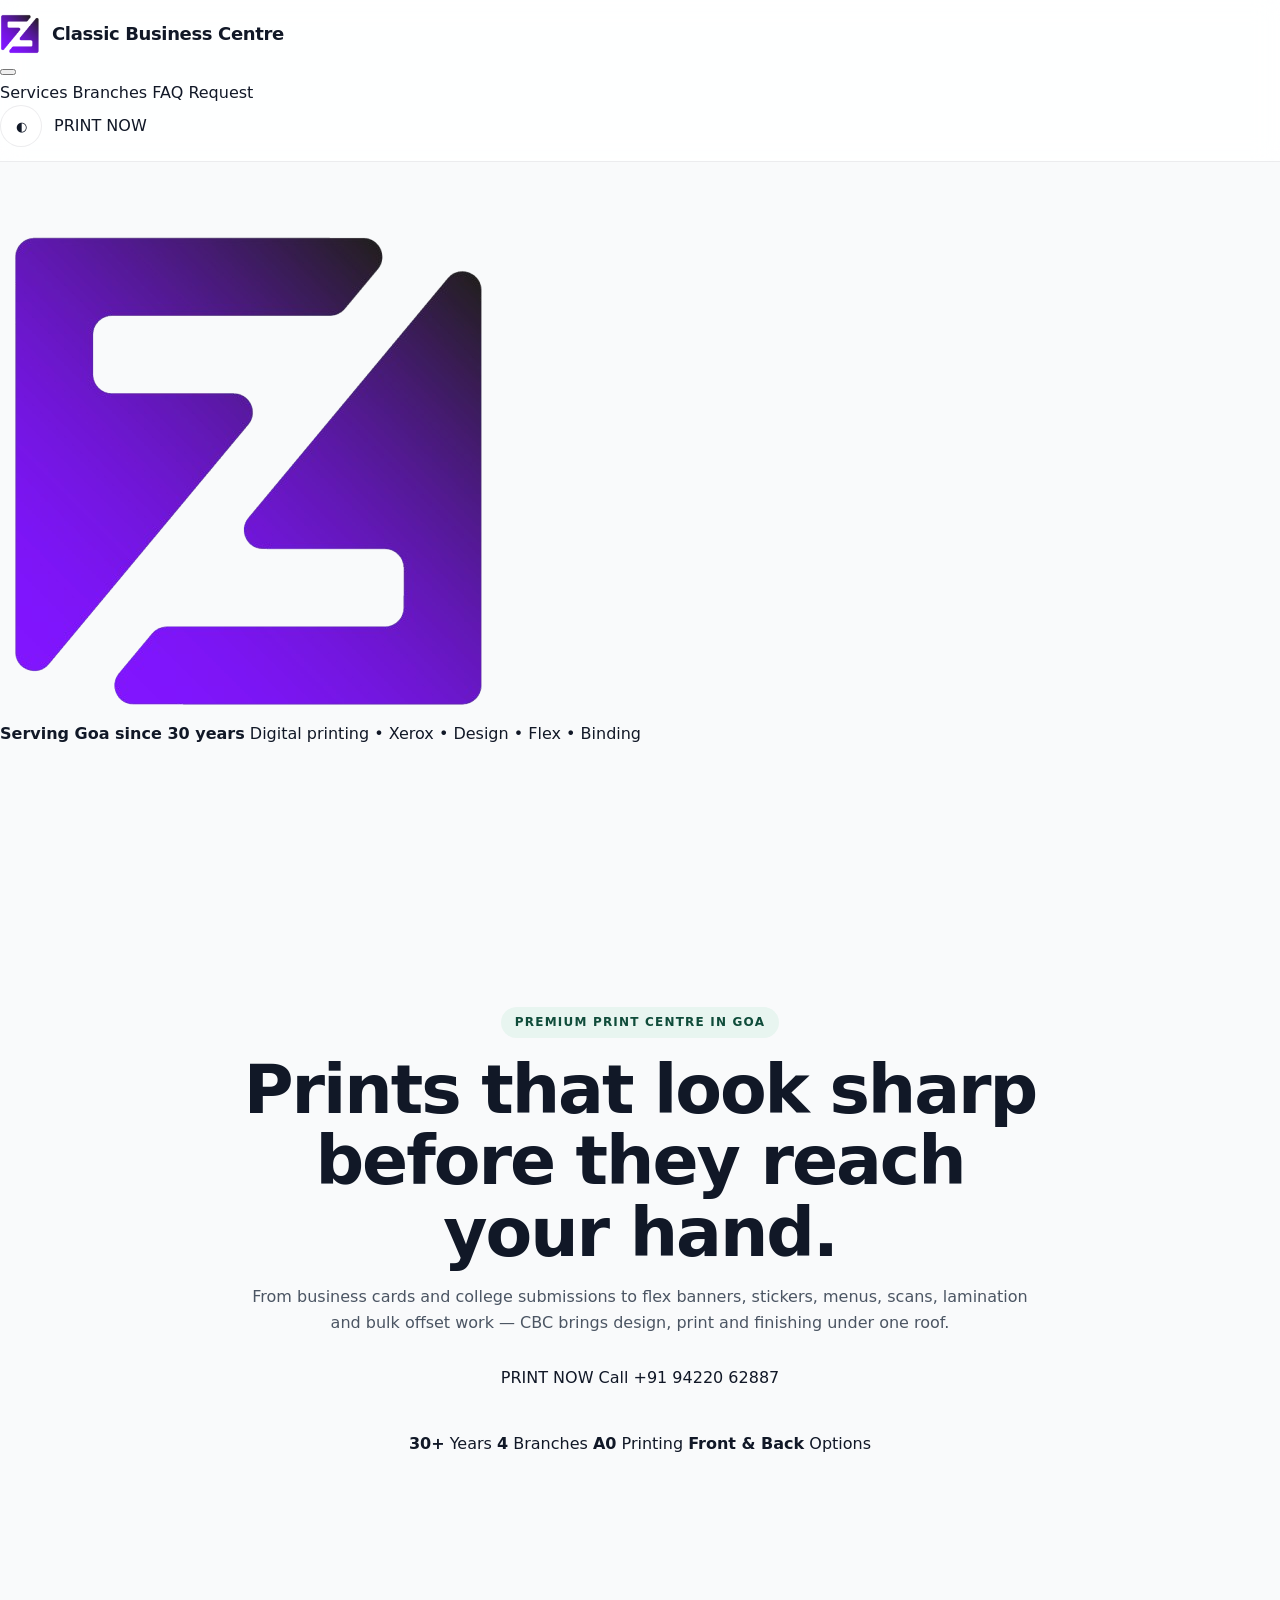
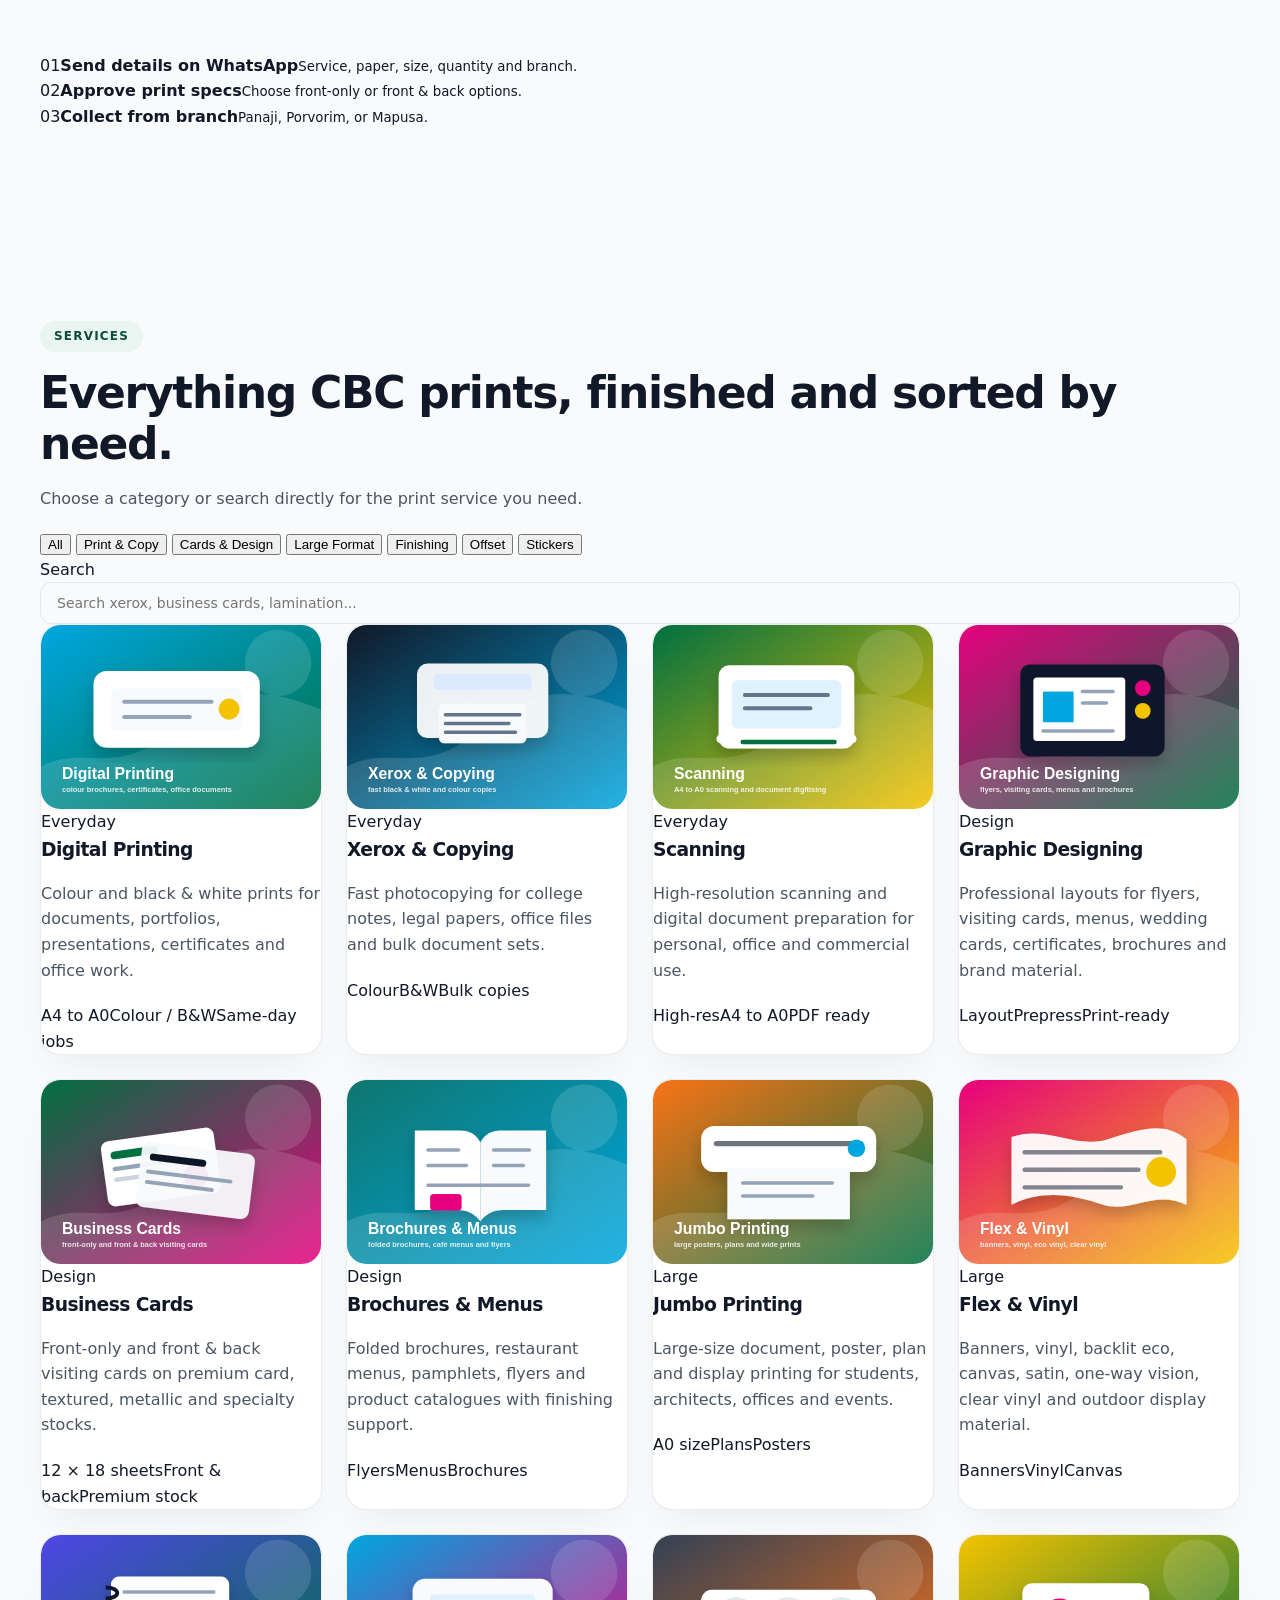
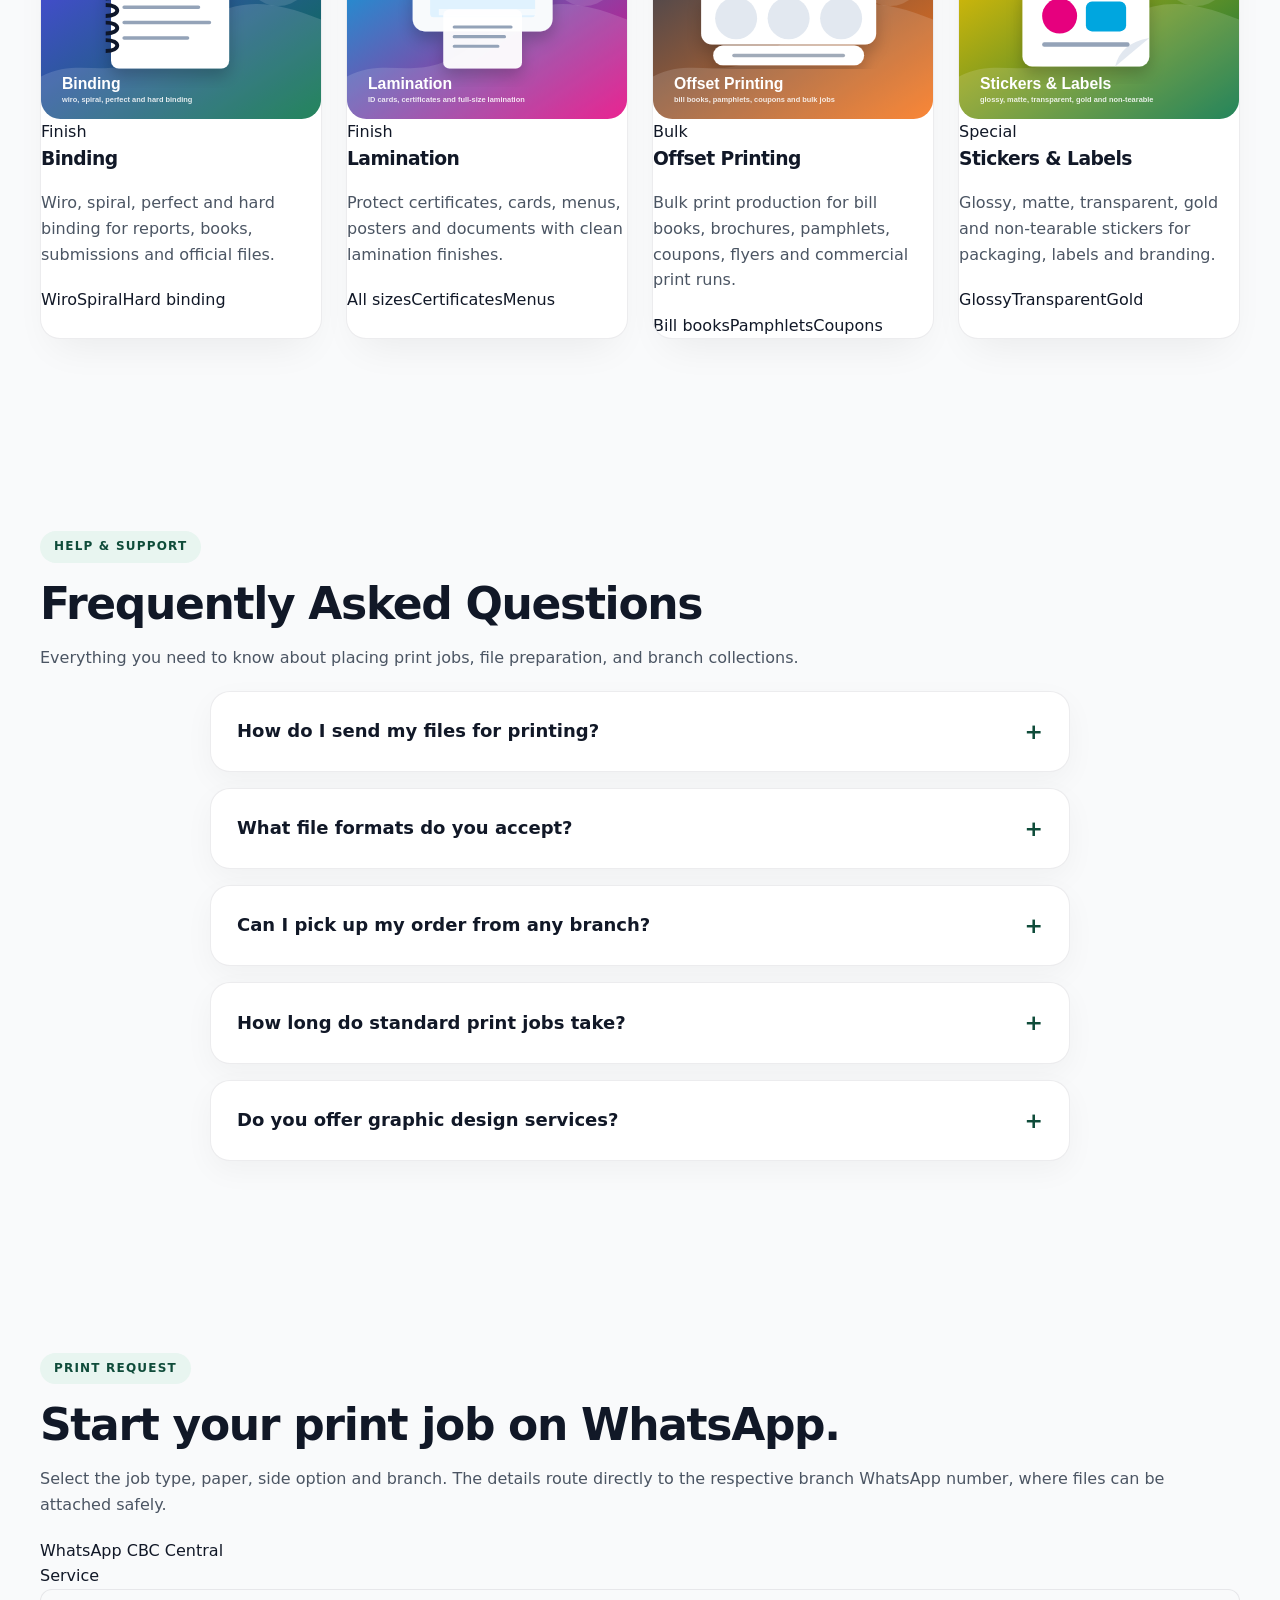
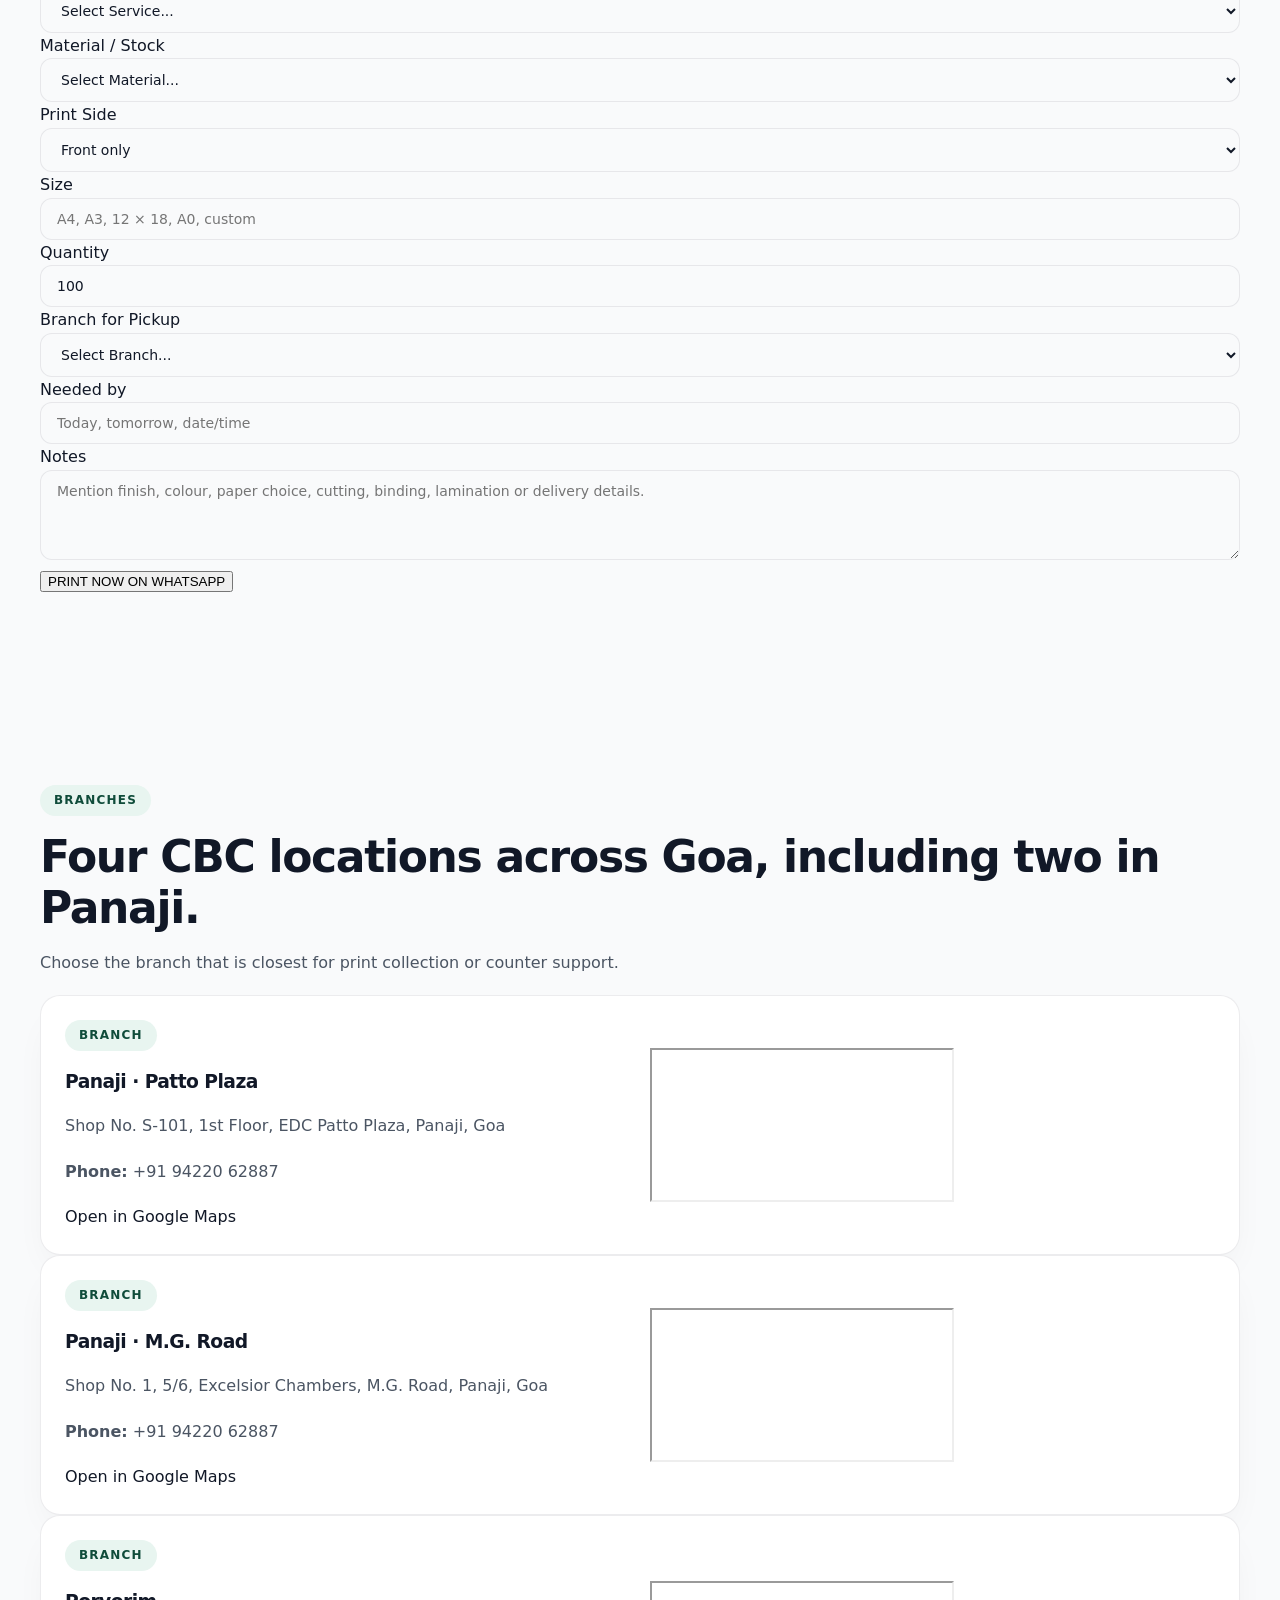
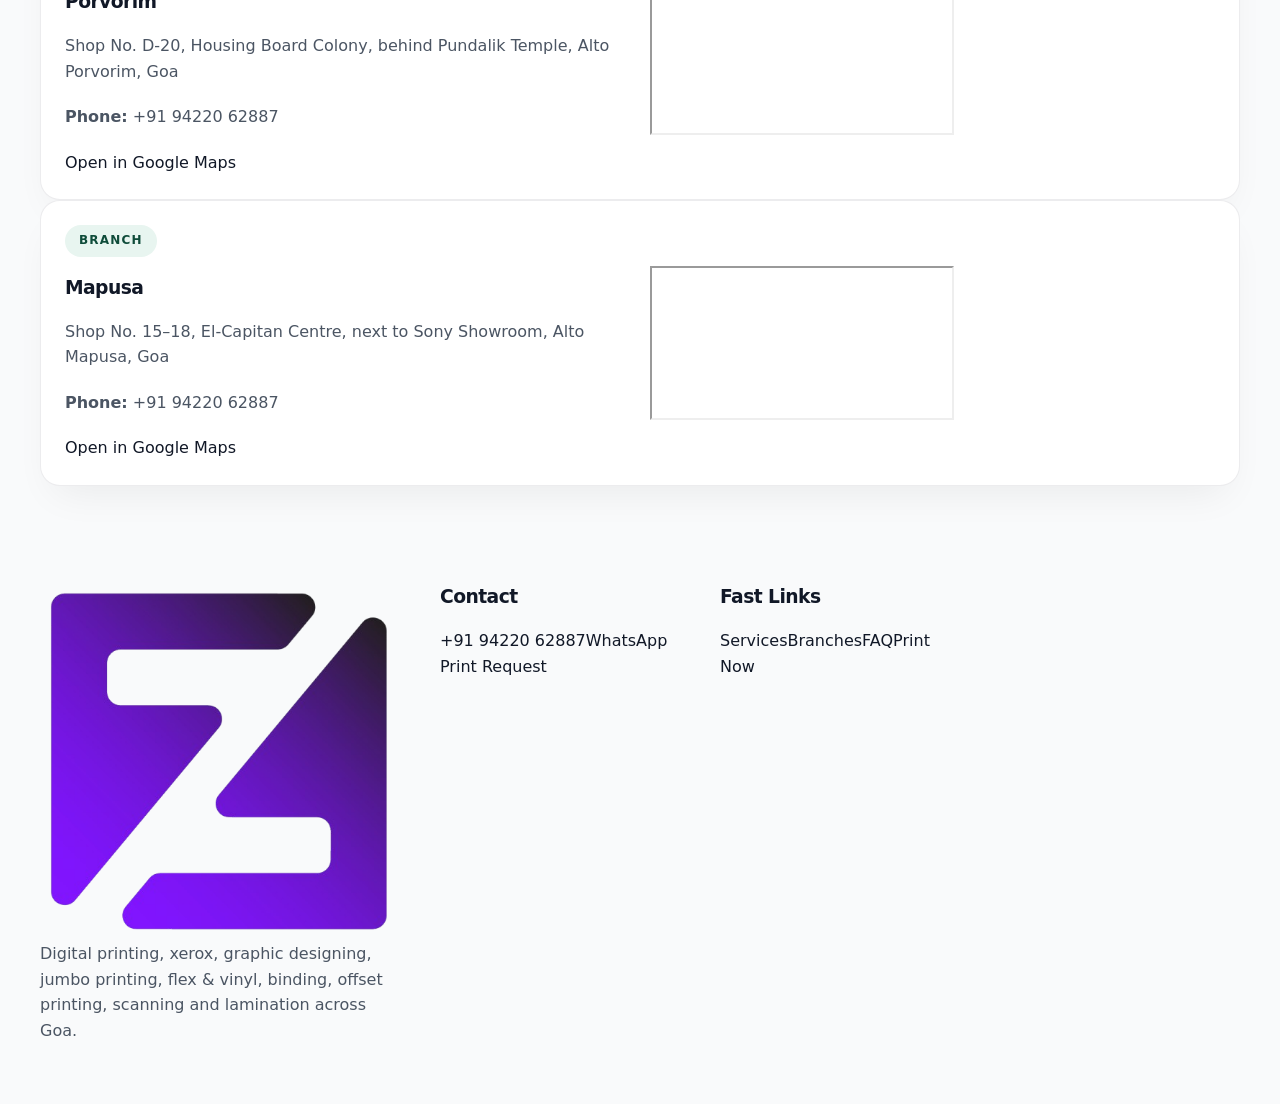
==== commit bd3d22c2: "Refactor navigation and hero section layout Removed 'Guide' and 'Shop' links from navigation. Update" ====
--- a/index.html
+++ b/index.html
@@ -52,8 +52,6 @@
     <button class="menu-toggle" aria-label="Open menu" aria-expanded="false"><span></span><span></span><span></span></button>
     <nav class="nav-links" aria-label="Main navigation">
       <a href="#services">Services</a>
-      <a href="#catalogue">Guide</a>
-      <a href="#workshop">Shop</a>
       <a href="#branches">Branches</a>
       <a href="#faq">FAQ</a>
       <a href="#request">Request</a>
@@ -75,27 +73,20 @@
           <span>Digital printing • Xerox • Design • Flex • Binding</span>
         </div>
       </div>
-      <div class="hero-grid container">
-        <div class="hero-copy reveal">
+      <div class="hero-grid container" style="grid-template-columns: 1fr; max-width: 800px; text-align: center; padding-top: 260px;">
+        <div class="hero-copy reveal" style="margin: 0 auto;">
           <span class="eyebrow">Premium print centre in Goa</span>
           <h1>Prints that look sharp before they reach your hand.</h1>
-          <p>From business cards and college submissions to flex banners, stickers, menus, scans, lamination and bulk offset work — CBC brings design, print and finishing under one roof.</p>
-          <div class="hero-actions">
+          <p style="margin: 0 auto 30px;">From business cards and college submissions to flex banners, stickers, menus, scans, lamination and bulk offset work — CBC brings design, print and finishing under one roof.</p>
+          <div class="hero-actions" style="justify-content: center;">
             <a class="cta cta-main" href="#request">PRINT NOW</a>
             <a class="ghost" href="tel:+919422062887">Call +91 94220 62887</a>
           </div>
-          <div class="trust-row">
+          <div class="trust-row" style="margin-top: 40px;">
             <span><b>30+</b> Years</span>
             <span><b>4</b> Branches</span>
             <span><b>A0</b> Printing</span>
             <span><b>Front & Back</b> Options</span>
-          </div>
-        </div>
-        <div class="hero-visual reveal">
-          <img src="shop-hero.webp" alt="Classic Business Centre print production floor">
-          <div class="hero-card floating-card">
-            <span>Today’s popular jobs</span>
-            <strong>Business cards, menus, stickers, certificates & binding</strong>
           </div>
         </div>
       </div>
@@ -236,70 +227,6 @@
             <div class="chips"><span>Glossy</span><span>Transparent</span><span>Gold</span></div>
           </div>
         </article>
-      </div>
-    </section>
-
-    <!-- Material Recommendations & Brochure Guide -->
-    <section class="section catalogue" id="catalogue">
-      <div class="container catalogue-grid">
-        <div class="catalogue-copy reveal">
-          <span class="eyebrow">Material Guide & Brochure</span>
-          <h2>Explore paper stocks, textures and finishes available at CBC counters.</h2>
-          <p>We utilize high-grade digital press stocks optimized for single or double-sided printing. Front & back options utilize optimized paper run rates (not double cost). Connect with our counter via WhatsApp for exact sheet and bulk estimates.</p>
-          <div class="rate-note">
-            <strong>Pro Tip:</strong> For business cards and restaurant menus, Art Card 300–400 GSM or Texture 601/602 offer optimal rigidity and feel.
-          </div>
-        </div>
-        <div class="catalogue-panel reveal">
-          <div class="table-controls">
-            <button class="rate-filter active" data-rate="all">All Media</button>
-            <button class="rate-filter" data-rate="Card Stock">Card Stocks</button>
-            <button class="rate-filter" data-rate="Texture">Textures & Metallic</button>
-            <button class="rate-filter" data-rate="Stickers">Stickers & Labels</button>
-            <button class="rate-filter" data-rate="Large">Large Format</button>
-          </div>
-          <div class="table-wrap">
-            <table id="rateTable">
-              <thead><tr><th>Category</th><th>Material / Stock</th><th>GSM / Specs</th><th>Standard Size</th><th>Print Option</th></tr></thead>
-              <tbody>
-                <tr data-group="Card Stock" data-material="colotech hutter"><td><span>Card Stock</span></td><td><strong>Colotech Hutter</strong></td><td>130 GSM</td><td>12 × 18 in</td><td>Front / Front & Back</td></tr>
-                <tr data-group="Card Stock" data-material="color spot"><td><span>Card Stock</span></td><td><strong>Color Spot</strong></td><td>130 GSM</td><td>12 × 18 in</td><td>Front / Front & Back</td></tr>
-                <tr data-group="Card Stock" data-material="art card"><td><span>Card Stock</span></td><td><strong>Art Card</strong></td><td>170 - 250 GSM</td><td>12 × 18 in</td><td>Front / Front & Back</td></tr>
-                <tr data-group="Card Stock" data-material="art card"><td><span>Card Stock</span></td><td><strong>Art Card</strong></td><td>300 - 350 GSM</td><td>12 × 18 in</td><td>Front / Front & Back</td></tr>
-                <tr data-group="Card Stock" data-material="art card"><td><span>Card Stock</span></td><td><strong>Art Card</strong></td><td>400 GSM</td><td>12 × 18 in</td><td>Front / Front & Back</td></tr>
-                <tr data-group="Texture" data-material="texture 601"><td><span>Texture & Metallic</span></td><td><strong>Texture 601</strong></td><td>280 GSM</td><td>12 × 18 in</td><td>Front / Front & Back</td></tr>
-                <tr data-group="Texture" data-material="texture 602"><td><span>Texture & Metallic</span></td><td><strong>Texture 602</strong></td><td>280 GSM</td><td>12 × 18 in</td><td>Front / Front & Back</td></tr>
-                <tr data-group="Texture" data-material="texture art uw"><td><span>Texture & Metallic</span></td><td><strong>Texture Art UW</strong></td><td>300 GSM</td><td>12 × 18 in</td><td>Front / Front & Back</td></tr>
-                <tr data-group="Texture" data-material="silver metallic 121"><td><span>Texture & Metallic</span></td><td><strong>Silver Metallic 121</strong></td><td>280 GSM</td><td>12 × 18 in</td><td>Front / Front & Back</td></tr>
-                <tr data-group="Texture" data-material="scented gold metallic 123"><td><span>Texture & Metallic</span></td><td><strong>Scented Gold Metallic 123</strong></td><td>280 GSM</td><td>12 × 18 in</td><td>Front / Front & Back</td></tr>
-                <tr data-group="Texture" data-material="gold metallic 126"><td><span>Texture & Metallic</span></td><td><strong>Gold Metallic 126</strong></td><td>280 GSM</td><td>12 × 18 in</td><td>Front / Front & Back</td></tr>
-                <tr data-group="Stickers" data-material="glossy sticker"><td><span>Stickers</span></td><td><strong>Glossy Sticker</strong></td><td>Standard</td><td>Sheet</td><td>Single Side</td></tr>
-                <tr data-group="Stickers" data-material="matte sticker"><td><span>Stickers</span></td><td><strong>Matte Sticker</strong></td><td>Standard</td><td>Sheet</td><td>Single Side</td></tr>
-                <tr data-group="Stickers" data-material="transparent sticker"><td><span>Stickers</span></td><td><strong>Transparent Sticker</strong></td><td>Standard</td><td>Sheet</td><td>Single Side</td></tr>
-                <tr data-group="Stickers" data-material="gold sticker"><td><span>Stickers</span></td><td><strong>Gold Sticker</strong></td><td>200 Micron</td><td>Sheet</td><td>Single Side</td></tr>
-                <tr data-group="Stickers" data-material="non-tearable sticker"><td><span>Stickers</span></td><td><strong>Non-Tearable Sticker</strong></td><td>Synthetic</td><td>Sheet</td><td>Single Side</td></tr>
-                <tr data-group="Large" data-material="canvas"><td><span>Large Format</span></td><td><strong>Canvas</strong></td><td>Heavyweight</td><td>By Custom Size</td><td>Outdoor / Indoor</td></tr>
-                <tr data-group="Large" data-material="solvent vinyl"><td><span>Large Format</span></td><td><strong>Solvent Vinyl</strong></td><td>Durable</td><td>By Custom Size</td><td>Weatherproof</td></tr>
-                <tr data-group="Large" data-material="starflex"><td><span>Large Format</span></td><td><strong>Starflex</strong></td><td>Banner Grade</td><td>By Custom Size</td><td>Outdoor Display</td></tr>
-              </tbody>
-            </table>
-          </div>
-        </div>
-      </div>
-    </section>
-
-    <section class="section workshop" id="workshop">
-      <div class="container section-head reveal">
-        <span class="eyebrow">Inside CBC</span>
-        <h2>Real machines, real counters, real print work.</h2>
-        <p>A closer look at the machines, design desks, media rolls, finishing work and ready print stacks behind every order.</p>
-      </div>
-      <div class="container gallery-grid">
-        <article class="gallery-large reveal"><img src="shop-print-floor.webp" alt="Digital print production machine at Classic Business Centre"><div><span>Digital production</span><strong>High-volume machines for colour and office jobs.</strong></div></article>
-        <article class="reveal"><img src="shop-design-desk.webp" alt="Design desk and computer workstations"><div><span>Design desk</span><strong>Artwork checking and prepress before printing.</strong></div></article>
-        <article class="reveal"><img src="shop-media-rolls.webp" alt="Colourful rolls and print media"><div><span>Media range</span><strong>Flex, vinyl and large-format material options.</strong></div></article>
-        <article class="reveal"><img src="shop-finishing.webp" alt="Finishing and cutting machine"><div><span>Finishing</span><strong>Cutting, binding and final print handling.</strong></div></article>
-        <article class="reveal"><img src="shop-paper-stack.webp" alt="Finished paper stack and certificates"><div><span>Ready jobs</span><strong>Cleanly prepared output for pickup.</strong></div></article>
       </div>
     </section>
 
@@ -446,7 +373,7 @@
     <div class="container footer-grid">
       <div><img src="logo.png" alt="Classic Business Centre logo"><p>Digital printing, xerox, graphic designing, jumbo printing, flex & vinyl, binding, offset printing, scanning and lamination across Goa.</p></div>
       <div><h3>Contact</h3><a href="tel:+919422062887">+91 94220 62887</a><a href="https://wa.me/919422062887" target="_blank" rel="noreferrer">WhatsApp Print Request</a></div>
-      <div><h3>Fast Links</h3><a href="#services">Services</a><a href="#catalogue">Guide</a><a href="#branches">Branches</a><a href="#faq">FAQ</a><a href="#request">Print Now</a></div>
+      <div><h3>Fast Links</h3><a href="#services">Services</a><a href="#branches">Branches</a><a href="#faq">FAQ</a><a href="#request">Print Now</a></div>
     </div>
   </footer>
 
--- a/style.css
+++ b/style.css
@@ -1018,4 +1018,52 @@
 .search-wrapper {
 min-width: 100%;
 }
-}+}
+/* FAQ Section Styling */
+.faq-grid {
+  display: grid;
+  gap: 16px;
+  max-width: 860px;
+  margin: 0 auto;
+}
+.faq-item {
+  background: var(--card);
+  border: 1px solid var(--line);
+  border-radius: 20px;
+  padding: 22px 26px;
+  box-shadow: 0 10px 30px rgba(7,18,31,.04);
+  transition: border-color .2s ease;
+}
+.faq-item[open] {
+  border-color: var(--green);
+}
+.faq-item summary {
+  font-weight: 800;
+  font-size: 18px;
+  cursor: pointer;
+  color: var(--ink);
+  list-style: none;
+  display: flex;
+  justify-content: space-between;
+  align-items: center;
+}
+.faq-item summary::-webkit-details-marker {
+  display: none;
+}
+.faq-item summary::after {
+  content: "+";
+  font-size: 22px;
+  color: var(--green);
+  font-weight: 900;
+  transition: transform .2s ease;
+}
+.faq-item[open] summary::after {
+  transform: rotate(45deg);
+}
+.faq-item p {
+  margin-top: 14px;
+  margin-bottom: 0;
+  font-size: 15px;
+  line-height: 1.7;
+  color: var(--muted);
+}
